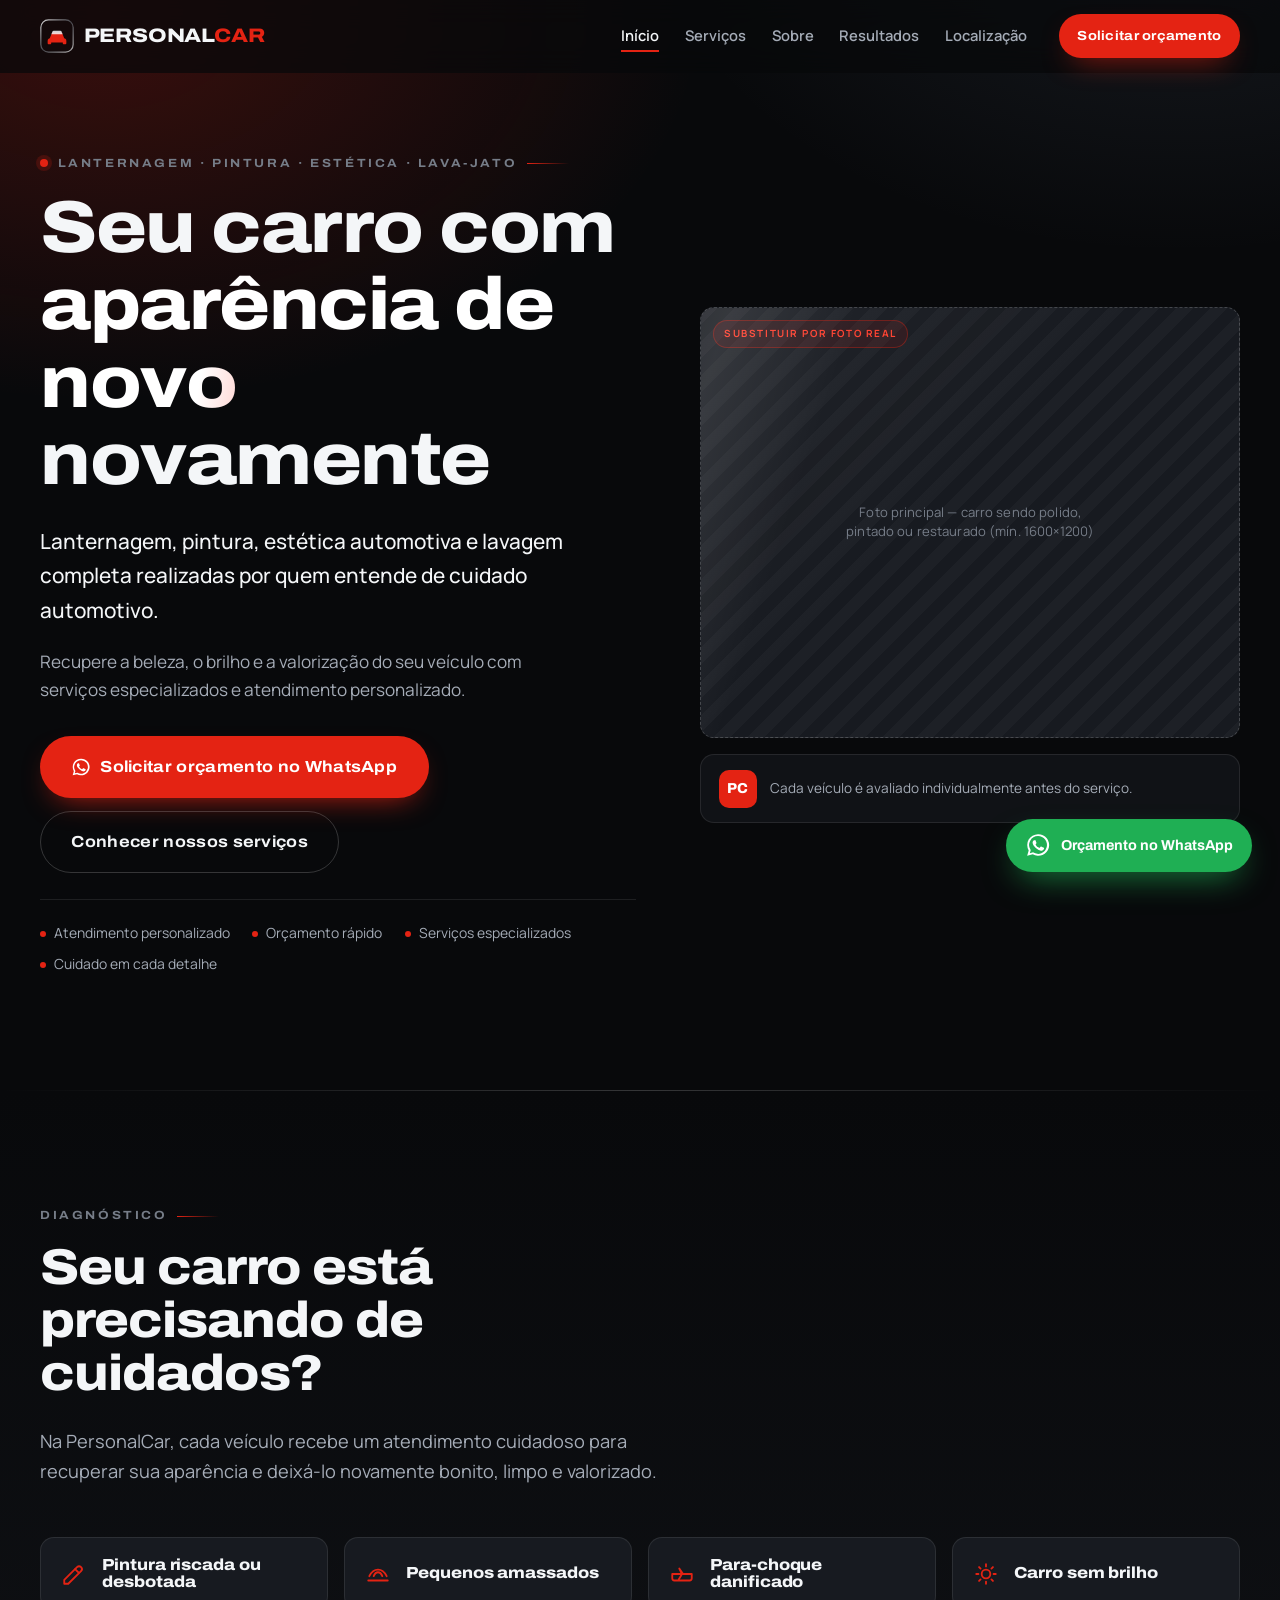
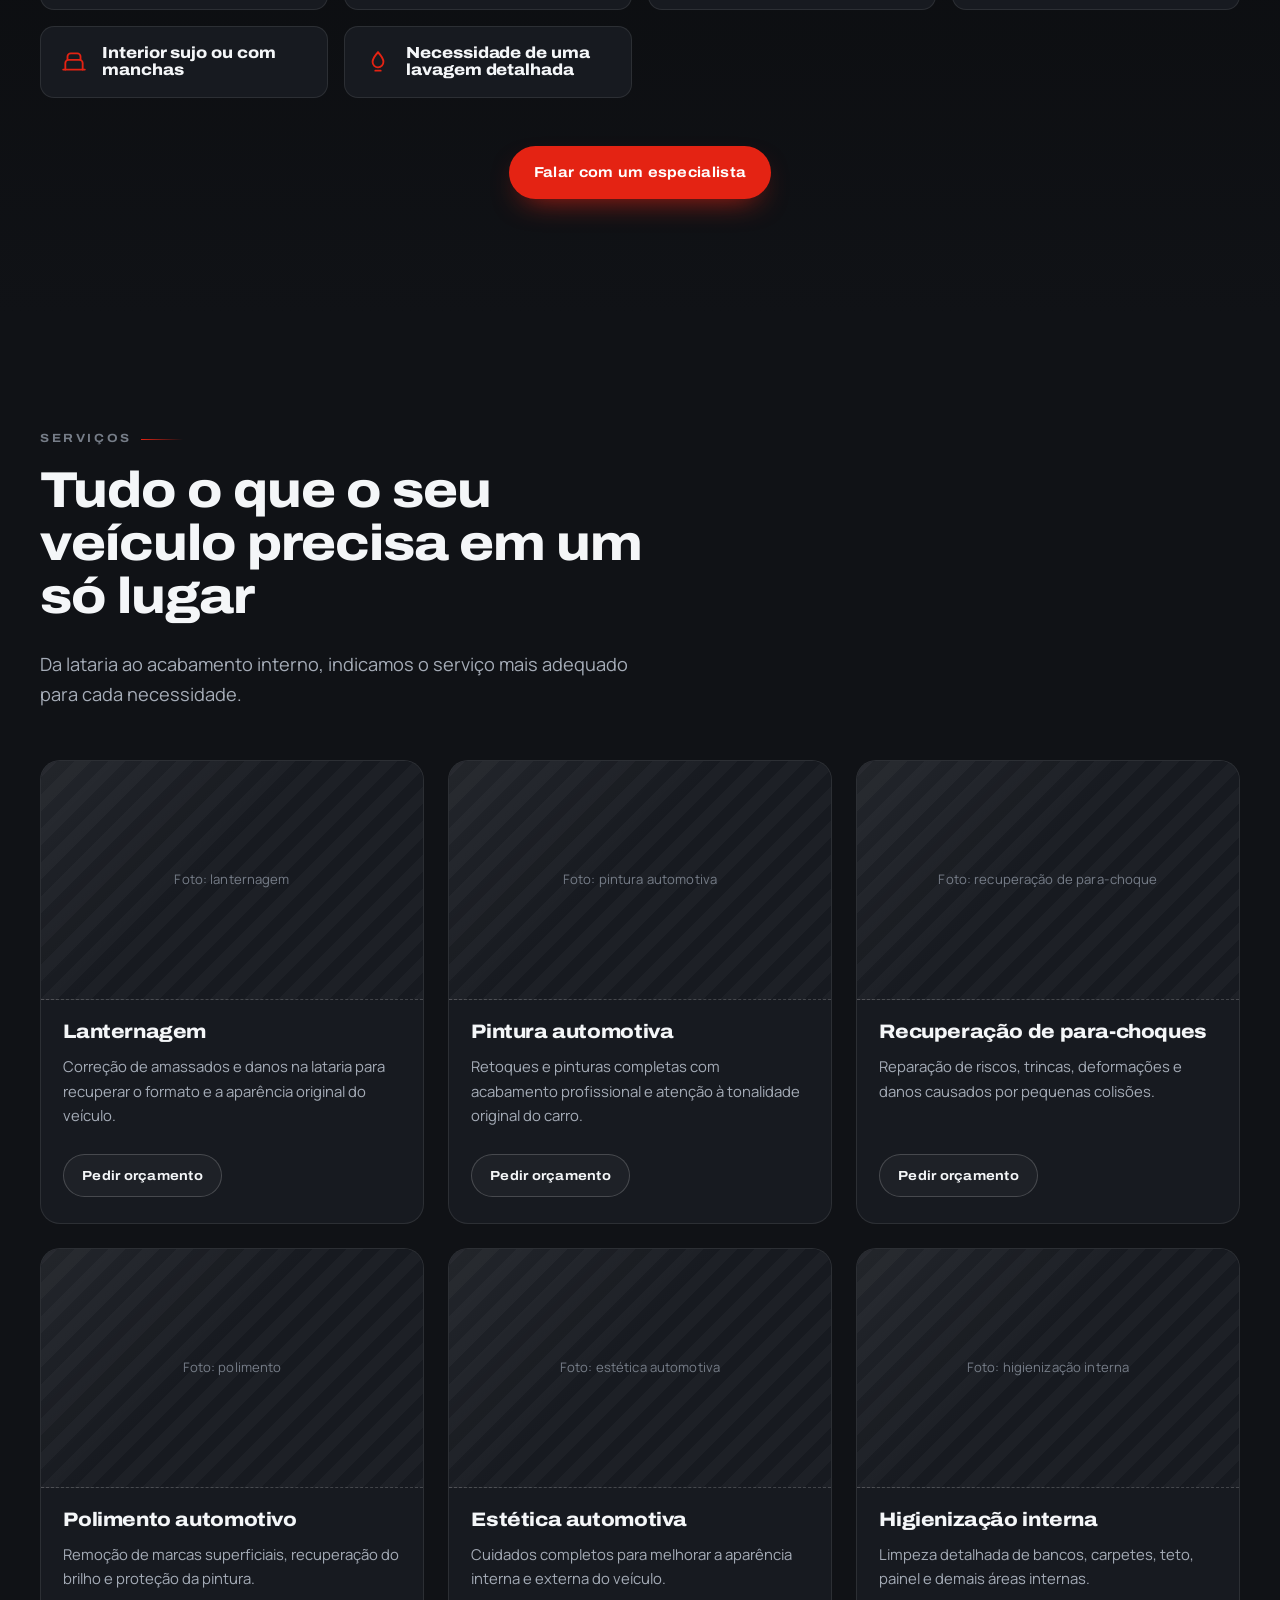
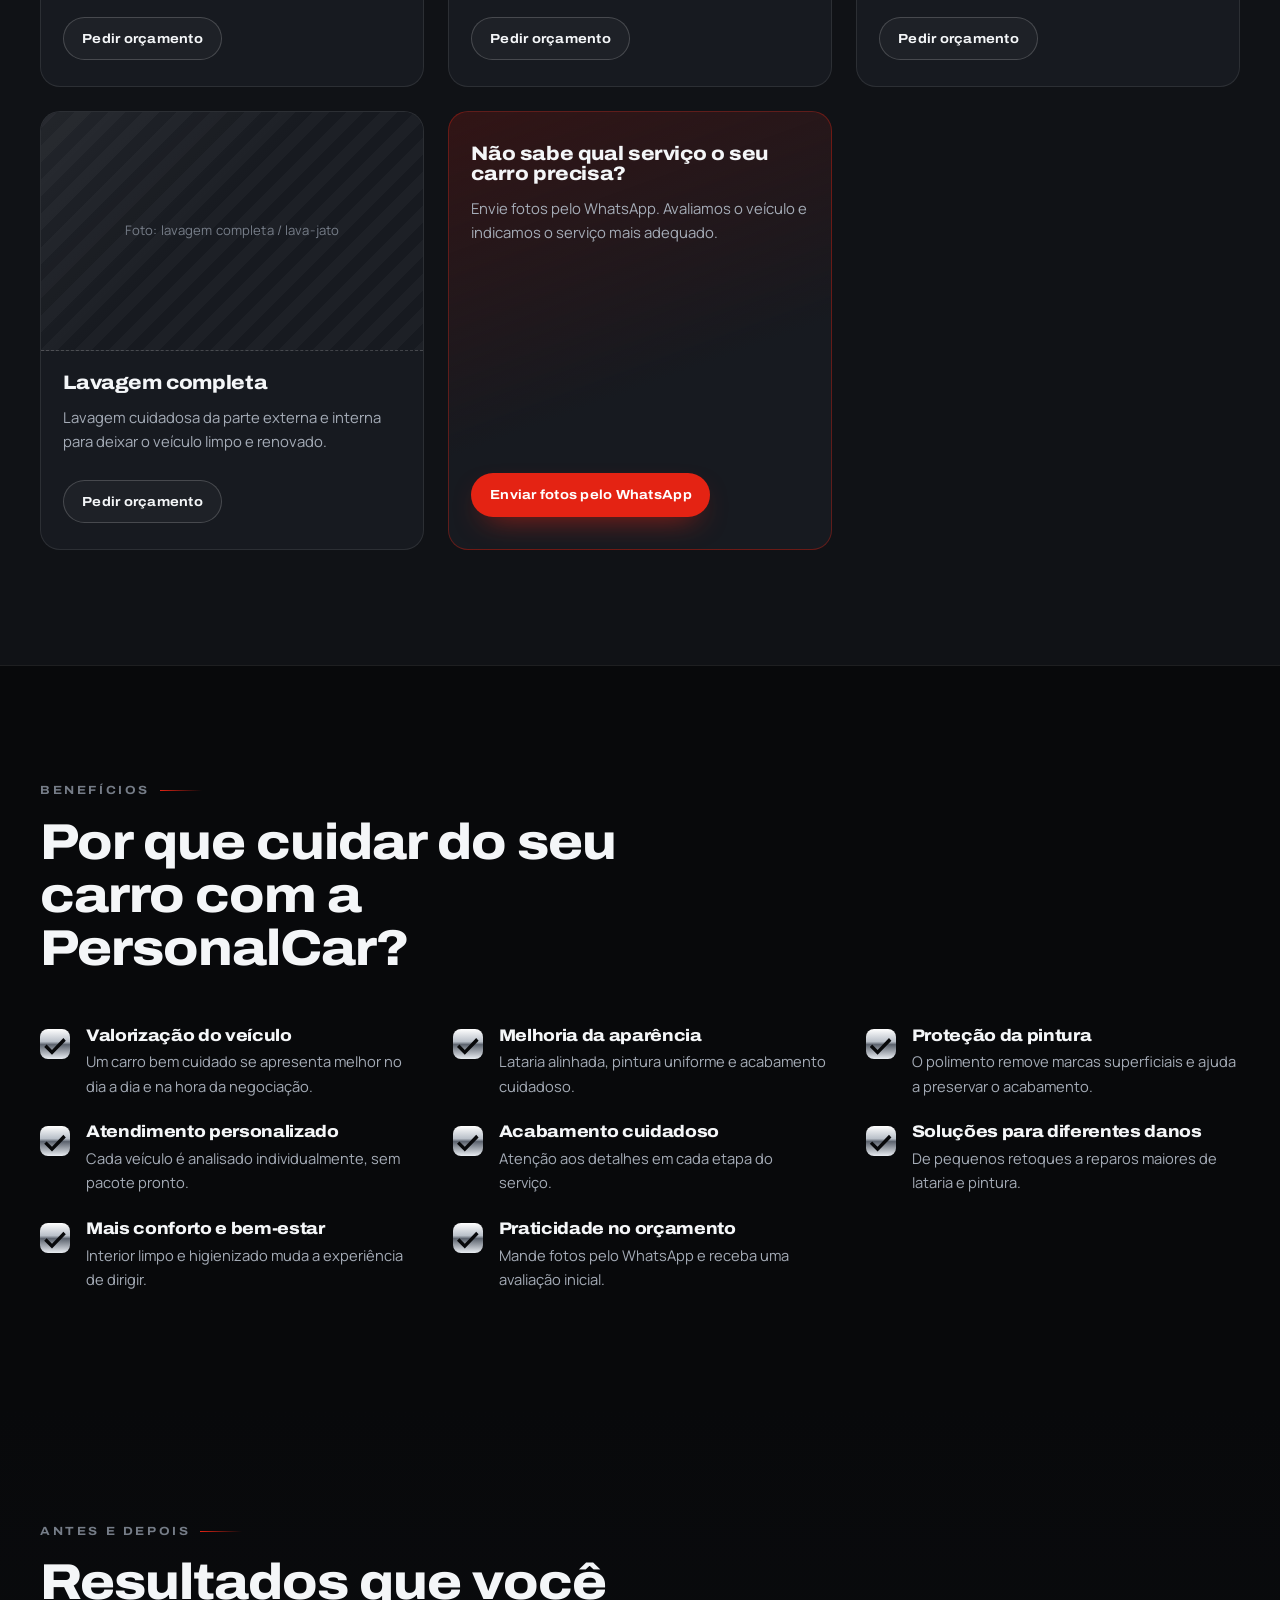
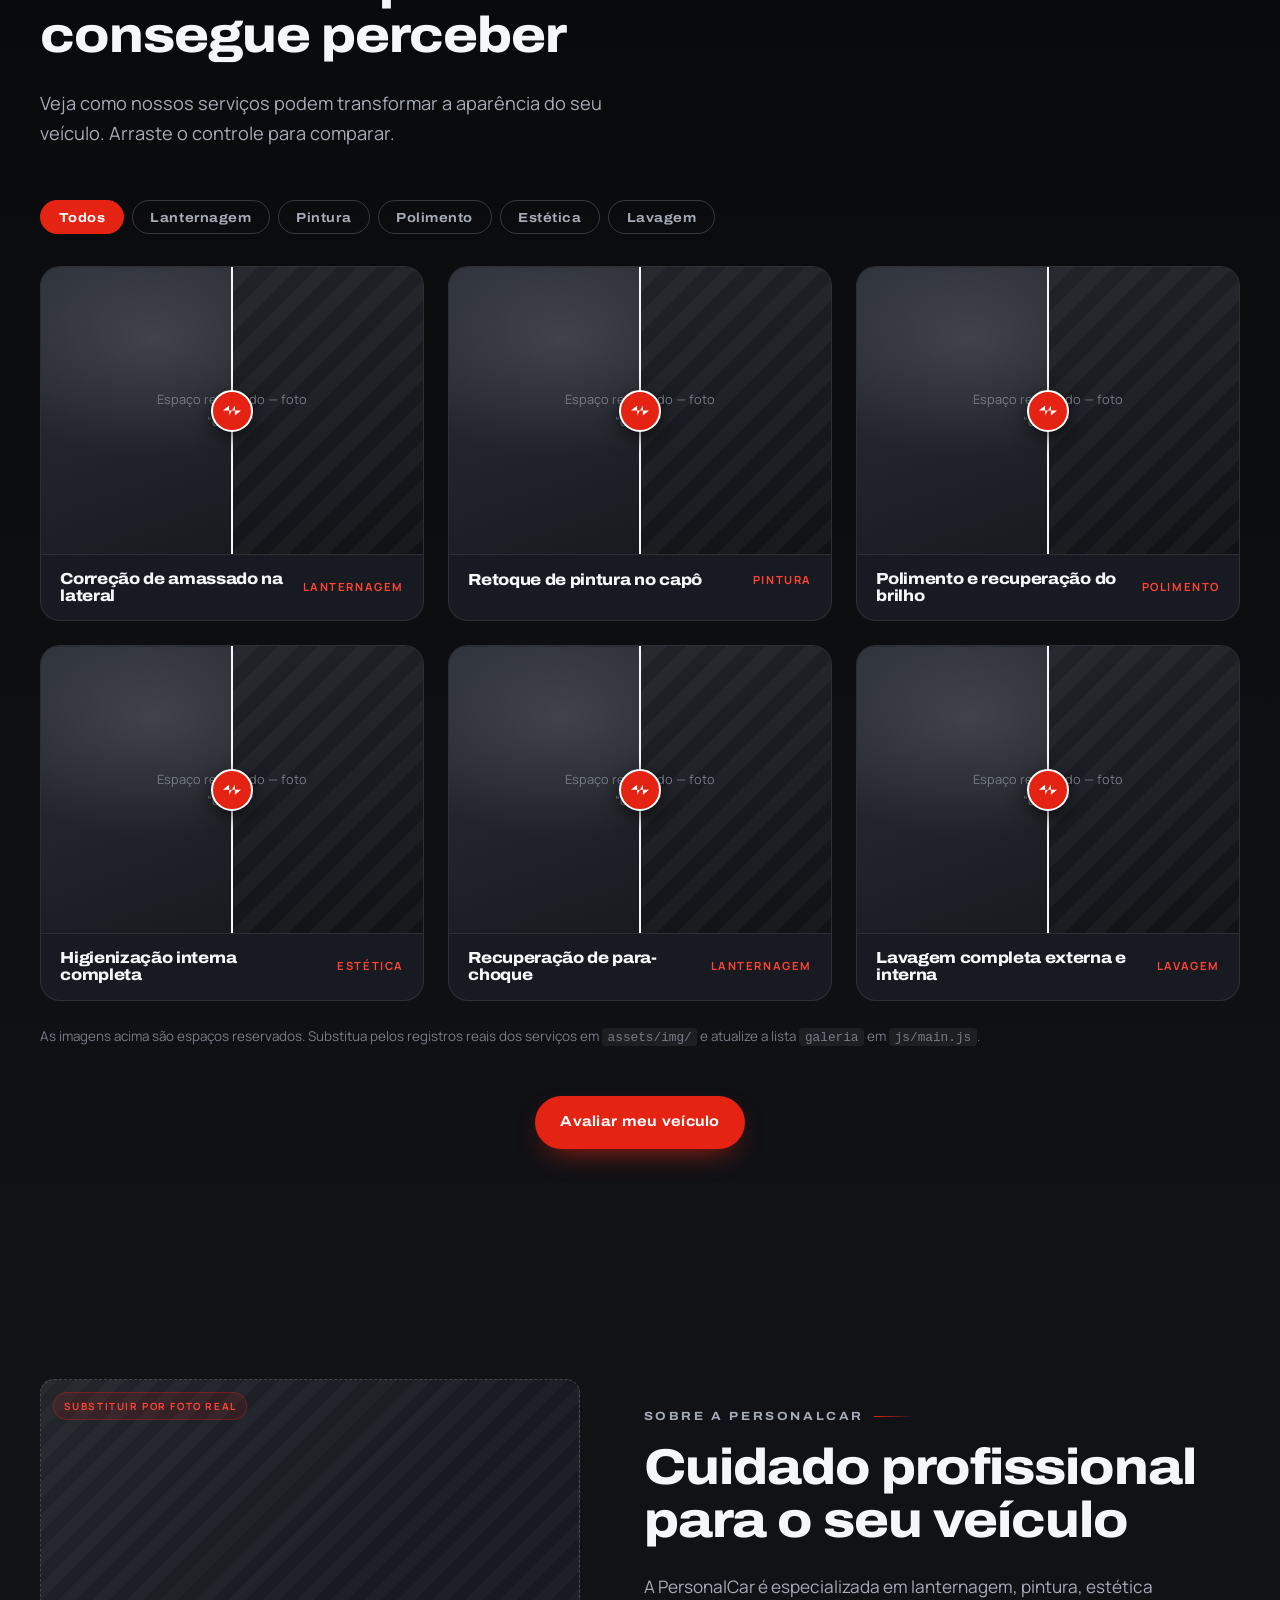
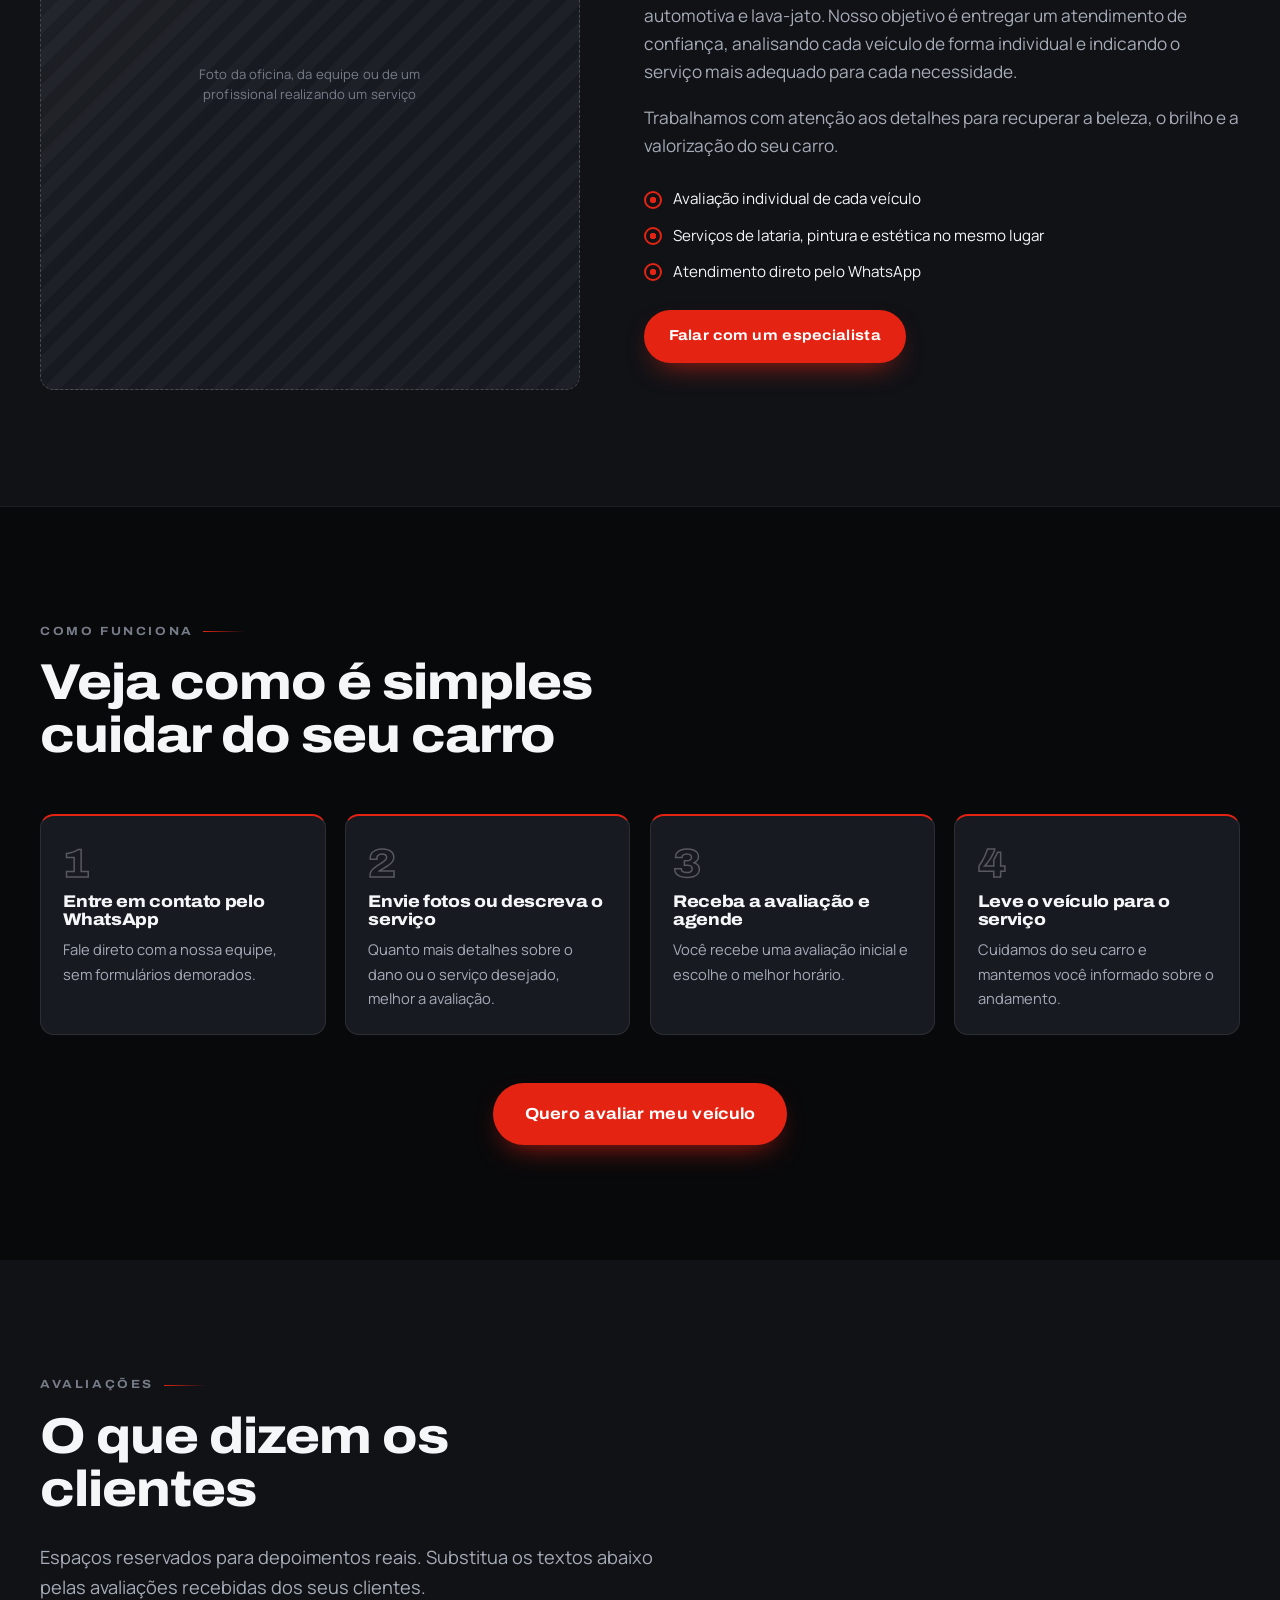
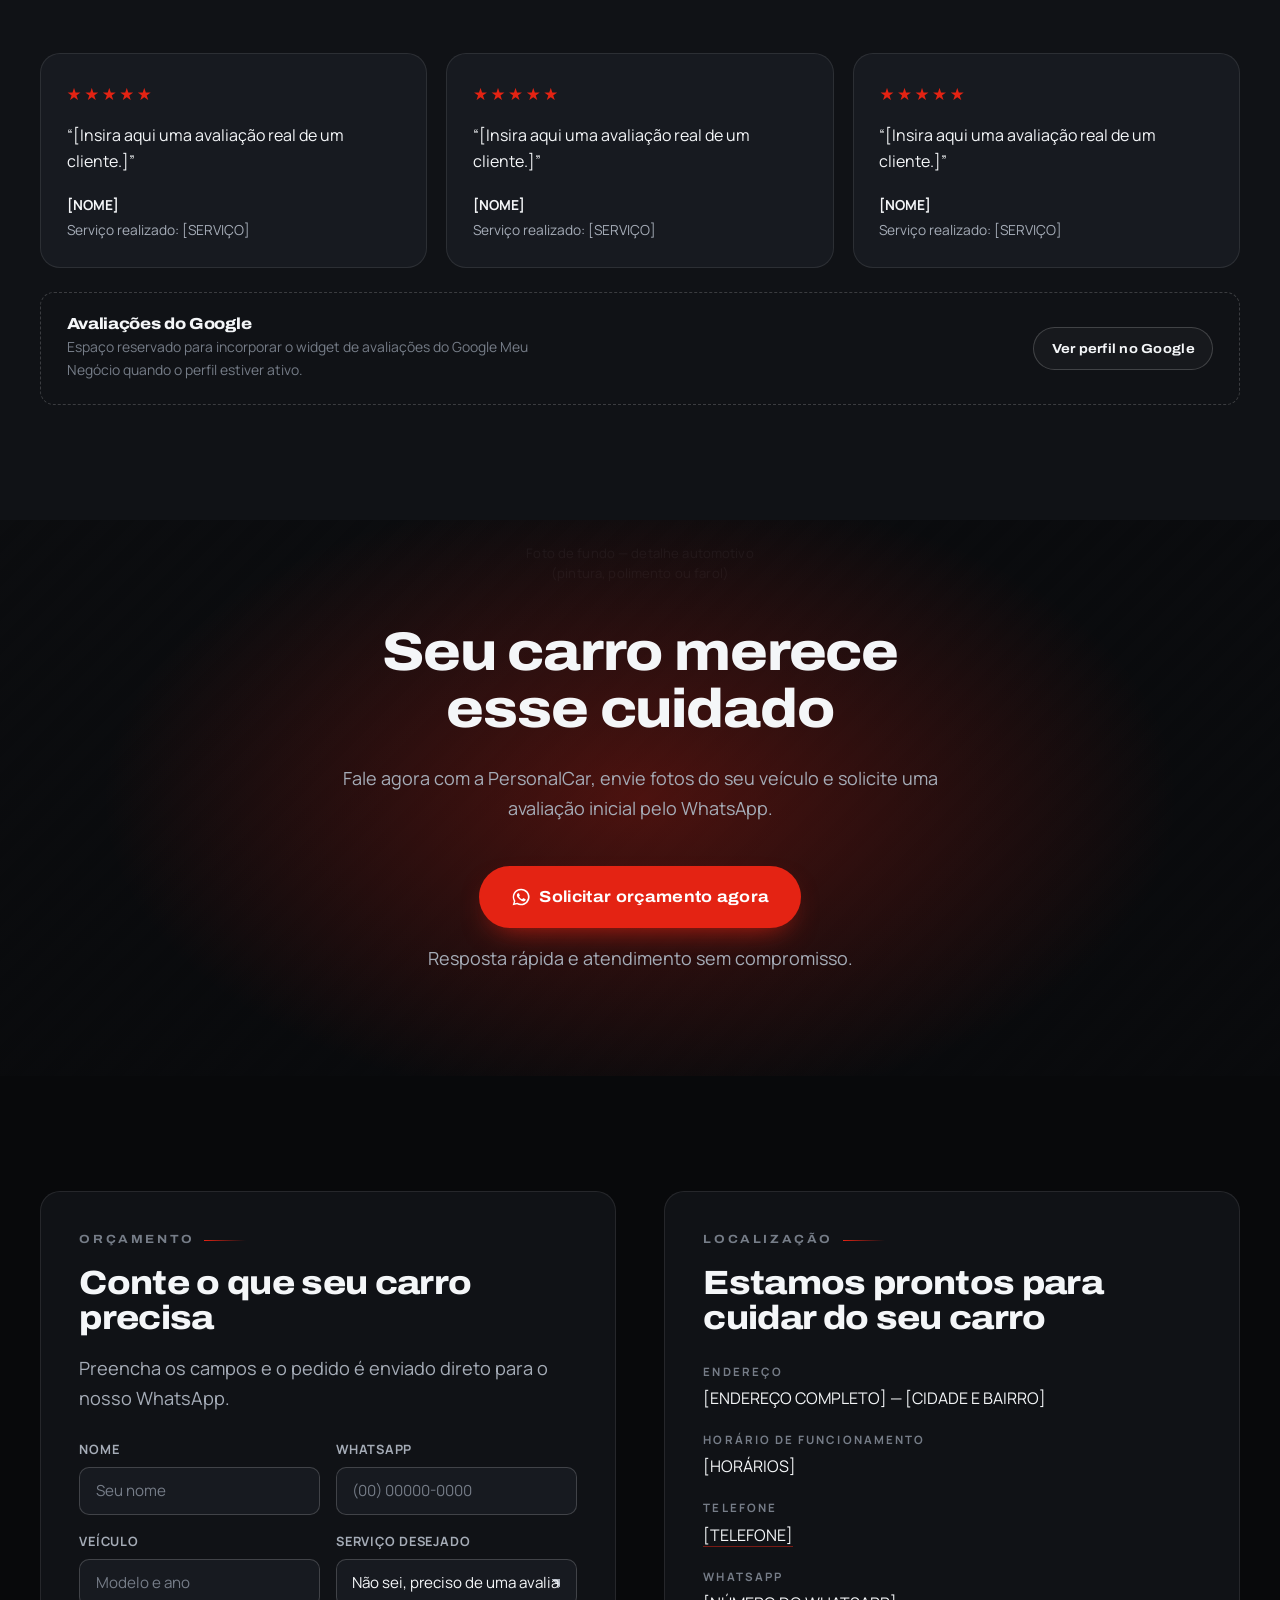
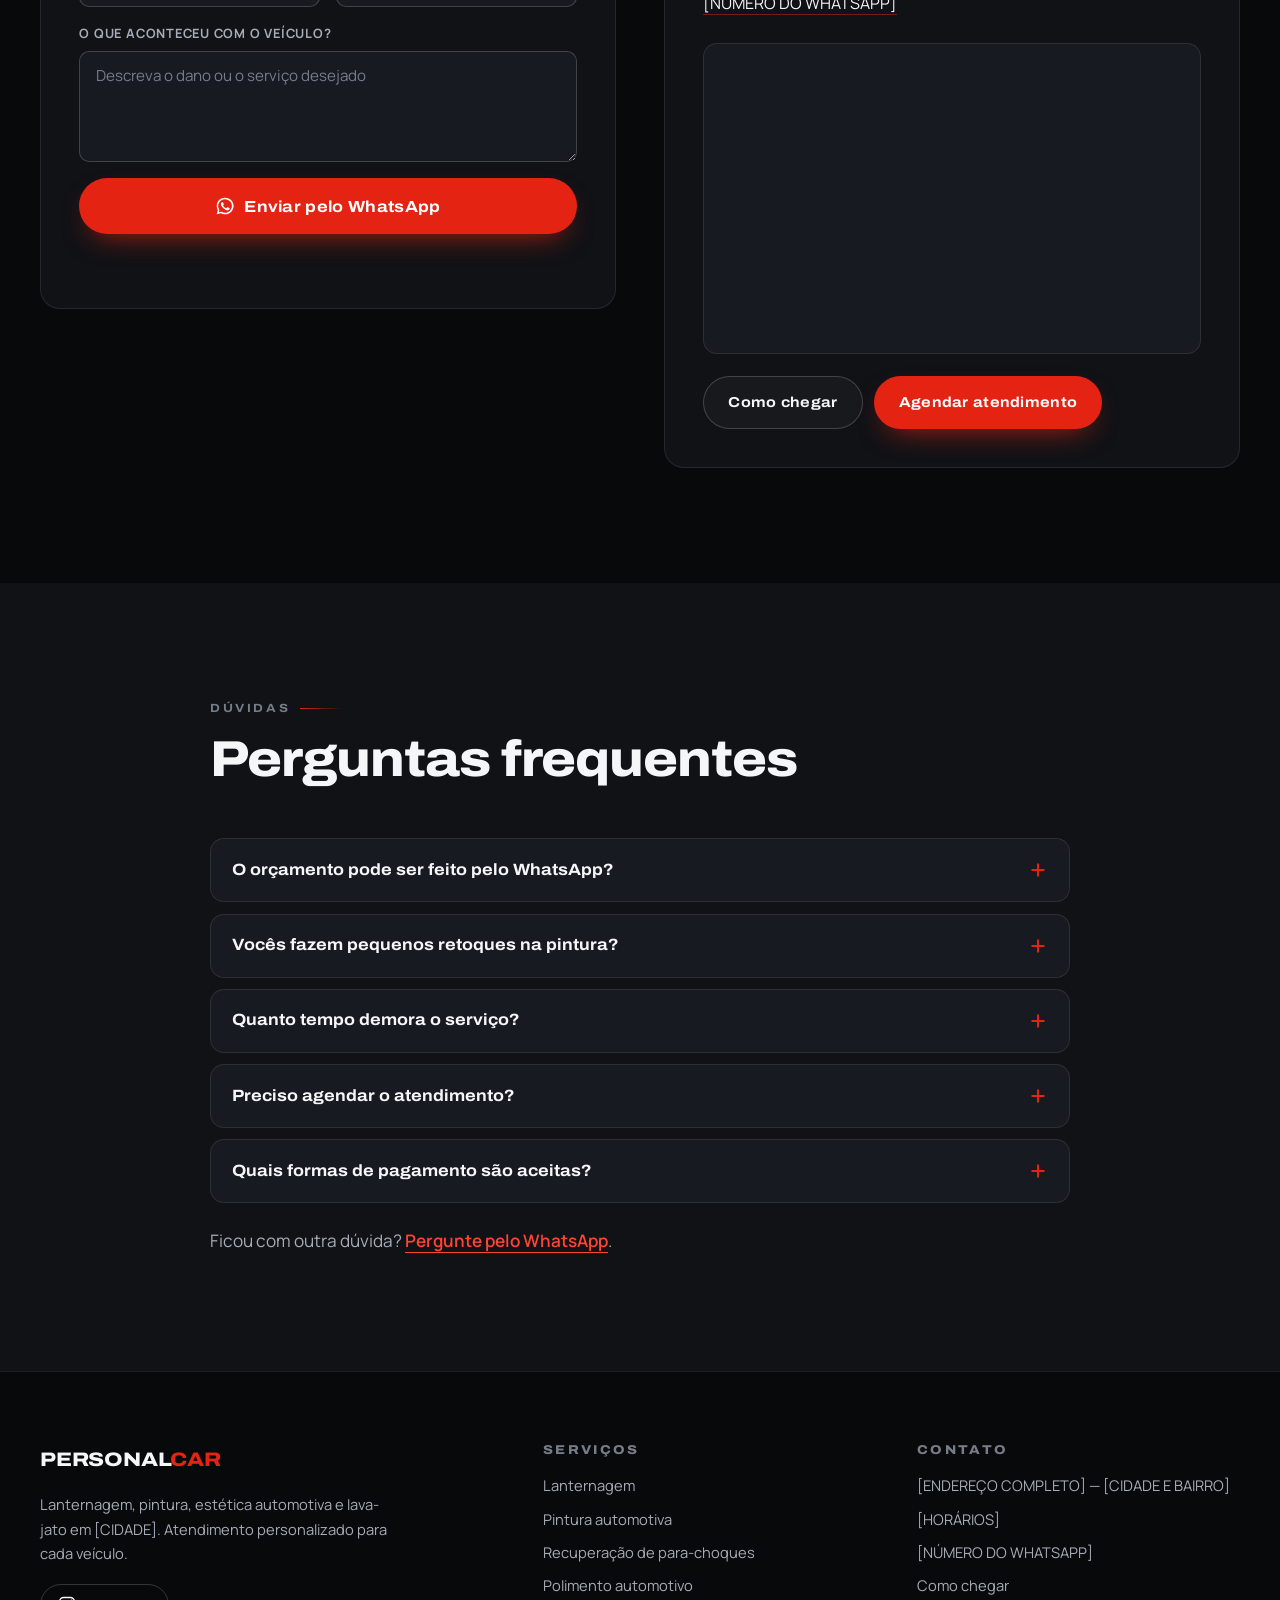
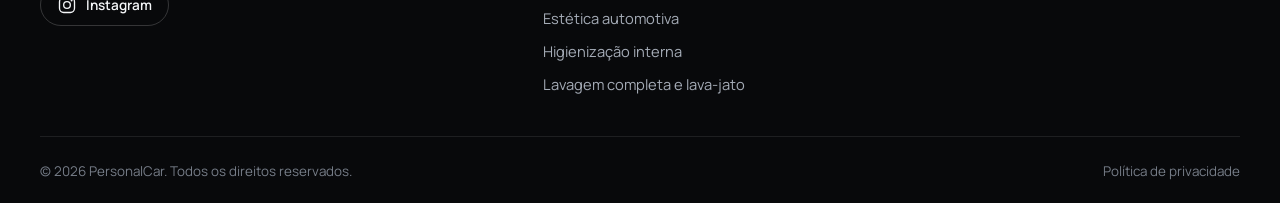
==== index.html @ a386dfc6 "Site Carro" ====
<!DOCTYPE html>
<html lang="pt-BR">
<head>
<meta charset="UTF-8">
<meta name="viewport" content="width=device-width, initial-scale=1">
<title>PersonalCar | Lanternagem, Pintura, Estética Automotiva e Lava-Jato em [CIDADE]</title>
<meta name="description" content="Lanternagem, pintura, polimento, estética automotiva e lava-jato em [CIDADE]. Solicite seu orçamento pelo WhatsApp e recupere a aparência do seu veículo.">
<meta name="keywords" content="lanternagem em [CIDADE], pintura automotiva em [CIDADE], estética automotiva em [CIDADE], lava-jato em [CIDADE], polimento automotivo em [CIDADE], oficina de lanternagem e pintura em [CIDADE]">
<meta name="author" content="PersonalCar">
<meta name="robots" content="index, follow">
<link rel="canonical" href="https://www.personalcar.com.br/">

<!-- Open Graph -->
<meta property="og:type" content="website">
<meta property="og:locale" content="pt_BR">
<meta property="og:site_name" content="PersonalCar">
<meta property="og:title" content="PersonalCar | Lanternagem, Pintura e Estética Automotiva em [CIDADE]">
<meta property="og:description" content="Recupere a beleza, o brilho e a valorização do seu veículo. Orçamento rápido pelo WhatsApp.">
<meta property="og:url" content="https://www.personalcar.com.br/">
<meta property="og:image" content="assets/img/og-personalcar.jpg">
<meta name="twitter:card" content="summary_large_image">

<meta name="theme-color" content="#08090B">
<link rel="icon" href="data:image/svg+xml,<svg xmlns='http://www.w3.org/2000/svg' viewBox='0 0 32 32'><rect width='32' height='32' rx='7' fill='%23E42313'/><text x='16' y='23' font-family='Arial,sans-serif' font-size='19' font-weight='bold' fill='%23fff' text-anchor='middle'>P</text></svg>">

<link rel="preconnect" href="https://fonts.googleapis.com">
<link rel="preconnect" href="https://fonts.gstatic.com" crossorigin>
<link href="https://fonts.googleapis.com/css2?family=Archivo:wdth,wght@100..125,400..800&family=Manrope:wght@400;500;600;700&display=swap" rel="stylesheet">
<link rel="stylesheet" href="css/styles.css">
<script>document.documentElement.classList.add("js");</script>

<script type="application/ld+json">
{
  "@context": "https://schema.org",
  "@type": "AutoBodyShop",
  "name": "PersonalCar",
  "description": "Oficina especializada em lanternagem, pintura, estética automotiva e lava-jato em [CIDADE].",
  "url": "https://www.personalcar.com.br/",
  "telephone": "[NÚMERO DO WHATSAPP]",
  "image": "assets/img/og-personalcar.jpg",
  "address": {
    "@type": "PostalAddress",
    "streetAddress": "[ENDEREÇO COMPLETO]",
    "addressLocality": "[CIDADE]",
    "addressRegion": "[UF]",
    "postalCode": "[CEP]",
    "addressCountry": "BR"
  },
  "openingHours": ["[HORÁRIOS]"],
  "sameAs": ["[LINK DO INSTAGRAM]"],
  "areaServed": "[CIDADE]",
  "makesOffer": [
    { "@type": "Offer", "itemOffered": { "@type": "Service", "name": "Lanternagem automotiva" } },
    { "@type": "Offer", "itemOffered": { "@type": "Service", "name": "Pintura automotiva" } },
    { "@type": "Offer", "itemOffered": { "@type": "Service", "name": "Recuperação de para-choques" } },
    { "@type": "Offer", "itemOffered": { "@type": "Service", "name": "Polimento automotivo" } },
    { "@type": "Offer", "itemOffered": { "@type": "Service", "name": "Estética automotiva" } },
    { "@type": "Offer", "itemOffered": { "@type": "Service", "name": "Higienização interna" } },
    { "@type": "Offer", "itemOffered": { "@type": "Service", "name": "Lavagem completa e lava-jato" } }
  ]
}
</script>
</head>
<body>
<a class="skip-link" href="#inicio">Ir para o conteúdo</a>

<!-- ============ CABEÇALHO ============ -->
<header class="site-header" id="topo">
  <div class="wrap header-inner">
    <a class="logo" href="#inicio" aria-label="PersonalCar — início">
      <span class="logo-mark" aria-hidden="true">
        <svg viewBox="0 0 40 40" width="34" height="34" role="img" aria-hidden="true">
          <rect x="1" y="1" width="38" height="38" rx="9" fill="none" stroke="url(#chrome)" stroke-width="1.4"/>
          <path d="M9 25.5c0-1 .4-1.7 1.2-2.2l1.3-.8 1.9-4.6c.5-1.2 1.6-2 2.9-2h7.4c1.3 0 2.4.8 2.9 2l1.9 4.6 1.3.8c.8.5 1.2 1.2 1.2 2.2v3.1a1 1 0 0 1-1 1h-2.2a1 1 0 0 1-1-1v-1H13.2v1a1 1 0 0 1-1 1H10a1 1 0 0 1-1-1z" fill="#E42313"/>
          <path d="M13.4 17.9h13.2l-1.4-3.4a1.3 1.3 0 0 0-1.2-.8h-8a1.3 1.3 0 0 0-1.2.8z" fill="#F4F6F8" opacity=".85"/>
          <defs><linearGradient id="chrome" x1="0" y1="0" x2="1" y2="1">
            <stop offset="0" stop-color="#ffffff" stop-opacity=".85"/>
            <stop offset=".5" stop-color="#7c848f" stop-opacity=".5"/>
            <stop offset="1" stop-color="#ffffff" stop-opacity=".7"/>
          </linearGradient></defs>
        </svg>
      </span>
      <span class="logo-text">Personal<span class="logo-accent">Car</span></span>
    </a>

    <nav class="nav" id="nav-principal" aria-label="Navegação principal">
      <ul class="nav-list">
        <li><a href="#inicio">Início</a></li>
        <li><a href="#servicos">Serviços</a></li>
        <li><a href="#sobre">Sobre</a></li>
        <li><a href="#resultados">Resultados</a></li>
        <li><a href="#localizacao">Localização</a></li>
      </ul>
      <a class="btn btn-primary btn-sm nav-cta" href="#" data-wa="Olá! Encontrei a PersonalCar pelo site e gostaria de solicitar um orçamento para o meu veículo.">Solicitar orçamento</a>
    </nav>

    <button class="nav-toggle" type="button" aria-expanded="false" aria-controls="nav-principal" aria-label="Abrir menu">
      <span></span><span></span><span></span>
    </button>
  </div>
</header>

<main>
<!-- ============ 1. HERO ============ -->
<section class="hero" id="inicio">
  <div class="hero-glow" aria-hidden="true"></div>
  <div class="wrap hero-grid">
    <div class="hero-copy">
      <p class="eyebrow"><span class="eyebrow-dot" aria-hidden="true"></span>Lanternagem · Pintura · Estética · Lava-jato</p>
      <h1 class="hero-title">Seu carro com <span class="gloss">aparência de novo</span> novamente</h1>
      <p class="hero-sub">Lanternagem, pintura, estética automotiva e lavagem completa realizadas por quem entende de cuidado automotivo.</p>
      <p class="hero-text">Recupere a beleza, o brilho e a valorização do seu veículo com serviços especializados e atendimento personalizado.</p>

      <div class="hero-actions">
        <a class="btn btn-primary btn-lg" href="#" data-wa="Olá! Encontrei a PersonalCar pelo site e gostaria de solicitar um orçamento para o meu veículo.">
          <svg class="ico-wa" viewBox="0 0 24 24" aria-hidden="true"><path d="M12 2a10 10 0 0 0-8.6 15L2 22l5.2-1.4A10 10 0 1 0 12 2m0 1.8a8.2 8.2 0 1 1-4.2 15.2l-.3-.2-3 .8.8-2.9-.2-.3A8.2 8.2 0 0 1 12 3.8m4.7 10.4c-.3-.1-1.5-.7-1.7-.8s-.4-.1-.6.1-.7.8-.8 1-.3.2-.5.1a6.7 6.7 0 0 1-3.3-2.9c-.2-.4.2-.4.6-1.2l.1-.4v-.3l-.8-1.9c-.2-.5-.4-.4-.6-.4h-.5a1 1 0 0 0-.7.3 3 3 0 0 0-.9 2.2 5.2 5.2 0 0 0 1.1 2.7 11.8 11.8 0 0 0 4.5 3.9c1.7.7 2.3.8 3.1.6a2.6 2.6 0 0 0 1.7-1.2 2.1 2.1 0 0 0 .2-1.2c-.1-.2-.3-.3-.5-.4z"/></svg>
          Solicitar orçamento no WhatsApp
        </a>
        <a class="btn btn-ghost btn-lg" href="#servicos">Conhecer nossos serviços</a>
      </div>

      <ul class="trust-row">
        <li>Atendimento personalizado</li>
        <li>Orçamento rápido</li>
        <li>Serviços especializados</li>
        <li>Cuidado em cada detalhe</li>
      </ul>
    </div>

    <figure class="hero-media">
      <div class="ph ph-hero" data-ph="Foto principal — carro sendo polido, pintado ou restaurado (mín. 1600×1200)">
        <span class="ph-label">Substituir por foto real</span>
      </div>
      <figcaption class="hero-badge">
        <span class="hero-badge-code">PC</span>
        <span>Cada veículo é avaliado individualmente antes do serviço.</span>
      </figcaption>
    </figure>
  </div>
</section>

<!-- ============ 2. PROBLEMAS ============ -->
<section class="section section-problemas" id="problemas">
  <div class="wrap">
    <header class="section-head">
      <p class="eyebrow">Diagnóstico</p>
      <h2 class="section-title">Seu carro está precisando de cuidados?</h2>
      <p class="section-lead">Na PersonalCar, cada veículo recebe um atendimento cuidadoso para recuperar sua aparência e deixá-lo novamente bonito, limpo e valorizado.</p>
    </header>

    <ul class="problem-grid reveal-group">
      <li class="problem-card reveal">
        <svg class="ico" viewBox="0 0 24 24" aria-hidden="true"><path d="M3 17.5 14.8 5.7a2.6 2.6 0 0 1 3.7 3.7L6.7 21H3z"/><path d="M13 7.5 16.5 11"/></svg>
        <h3>Pintura riscada ou desbotada</h3>
      </li>
      <li class="problem-card reveal">
        <svg class="ico" viewBox="0 0 24 24" aria-hidden="true"><path d="M4 14c2-4 4.5-6 8-6s6 2 8 6"/><path d="M8 14c1-2.5 2.2-3.6 4-3.6S15 11.5 16 14"/><path d="M3 18h18"/></svg>
        <h3>Pequenos amassados</h3>
      </li>
      <li class="problem-card reveal">
        <svg class="ico" viewBox="0 0 24 24" aria-hidden="true"><path d="M3 12h18v4a2 2 0 0 1-2 2H5a2 2 0 0 1-2-2z"/><path d="M13 12 9.5 7 12 12l-3 5"/></svg>
        <h3>Para-choque danificado</h3>
      </li>
      <li class="problem-card reveal">
        <svg class="ico" viewBox="0 0 24 24" aria-hidden="true"><circle cx="12" cy="12" r="4"/><path d="M12 3v2M12 19v2M3 12h2M19 12h2M5.6 5.6l1.4 1.4M17 17l1.4 1.4M18.4 5.6 17 7M7 17l-1.4 1.4"/></svg>
        <h3>Carro sem brilho</h3>
      </li>
      <li class="problem-card reveal">
        <svg class="ico" viewBox="0 0 24 24" aria-hidden="true"><path d="M4 19v-6a3 3 0 0 1 3-3h10a3 3 0 0 1 3 3v6"/><path d="M6 10V7a3 3 0 0 1 3-3h6a3 3 0 0 1 3 3v3"/><path d="M2 19h20"/></svg>
        <h3>Interior sujo ou com manchas</h3>
      </li>
      <li class="problem-card reveal">
        <svg class="ico" viewBox="0 0 24 24" aria-hidden="true"><path d="M12 3s5 5.4 5 8.8A5 5 0 0 1 7 12C7 8.4 12 3 12 3"/><path d="M9.5 20h5"/></svg>
        <h3>Necessidade de uma lavagem detalhada</h3>
      </li>
    </ul>

    <div class="problem-cta">
      <a class="btn btn-primary" href="#" data-wa="Olá! Meu carro precisa de reparos e gostaria de falar com um especialista da PersonalCar.">Falar com um especialista</a>
    </div>
  </div>
</section>

<!-- ============ 3. SERVIÇOS ============ -->
<section class="section section-servicos" id="servicos">
  <div class="wrap">
    <header class="section-head">
      <p class="eyebrow">Serviços</p>
      <h2 class="section-title">Tudo o que o seu veículo precisa em um só lugar</h2>
      <p class="section-lead">Da lataria ao acabamento interno, indicamos o serviço mais adequado para cada necessidade.</p>
    </header>

    <div class="service-grid reveal-group">
      <article class="service-card reveal">
        <div class="ph ph-service" data-ph="Foto: lanternagem"></div>
        <div class="service-body">
          <h3>Lanternagem</h3>
          <p>Correção de amassados e danos na lataria para recuperar o formato e a aparência original do veículo.</p>
          <a class="btn btn-outline btn-sm" href="#" data-wa="Olá! Gostaria de pedir um orçamento de lanternagem para o meu veículo.">Pedir orçamento</a>
        </div>
      </article>

      <article class="service-card reveal">
        <div class="ph ph-service" data-ph="Foto: pintura automotiva"></div>
        <div class="service-body">
          <h3>Pintura automotiva</h3>
          <p>Retoques e pinturas completas com acabamento profissional e atenção à tonalidade original do carro.</p>
          <a class="btn btn-outline btn-sm" href="#" data-wa="Olá! Gostaria de pedir um orçamento de pintura automotiva para o meu veículo.">Pedir orçamento</a>
        </div>
      </article>

      <article class="service-card reveal">
        <div class="ph ph-service" data-ph="Foto: recuperação de para-choque"></div>
        <div class="service-body">
          <h3>Recuperação de para-choques</h3>
          <p>Reparação de riscos, trincas, deformações e danos causados por pequenas colisões.</p>
          <a class="btn btn-outline btn-sm" href="#" data-wa="Olá! Gostaria de pedir um orçamento para recuperação de para-choque.">Pedir orçamento</a>
        </div>
      </article>

      <article class="service-card reveal">
        <div class="ph ph-service" data-ph="Foto: polimento"></div>
        <div class="service-body">
          <h3>Polimento automotivo</h3>
          <p>Remoção de marcas superficiais, recuperação do brilho e proteção da pintura.</p>
          <a class="btn btn-outline btn-sm" href="#" data-wa="Olá! Gostaria de pedir um orçamento de polimento automotivo.">Pedir orçamento</a>
        </div>
      </article>

      <article class="service-card reveal">
        <div class="ph ph-service" data-ph="Foto: estética automotiva"></div>
        <div class="service-body">
          <h3>Estética automotiva</h3>
          <p>Cuidados completos para melhorar a aparência interna e externa do veículo.</p>
          <a class="btn btn-outline btn-sm" href="#" data-wa="Olá! Gostaria de pedir um orçamento de estética automotiva.">Pedir orçamento</a>
        </div>
      </article>

      <article class="service-card reveal">
        <div class="ph ph-service" data-ph="Foto: higienização interna"></div>
        <div class="service-body">
          <h3>Higienização interna</h3>
          <p>Limpeza detalhada de bancos, carpetes, teto, painel e demais áreas internas.</p>
          <a class="btn btn-outline btn-sm" href="#" data-wa="Olá! Gostaria de pedir um orçamento de higienização interna.">Pedir orçamento</a>
        </div>
      </article>

      <article class="service-card reveal">
        <div class="ph ph-service" data-ph="Foto: lavagem completa / lava-jato"></div>
        <div class="service-body">
          <h3>Lavagem completa</h3>
          <p>Lavagem cuidadosa da parte externa e interna para deixar o veículo limpo e renovado.</p>
          <a class="btn btn-outline btn-sm" href="#" data-wa="Olá! Gostaria de pedir um orçamento de lavagem completa.">Pedir orçamento</a>
        </div>
      </article>

      <article class="service-card service-card-cta reveal">
        <div class="service-body">
          <h3>Não sabe qual serviço o seu carro precisa?</h3>
          <p>Envie fotos pelo WhatsApp. Avaliamos o veículo e indicamos o serviço mais adequado.</p>
          <a class="btn btn-primary btn-sm" href="#" data-wa="Olá! Vou enviar fotos do meu veículo para a PersonalCar avaliar qual serviço é necessário.">Enviar fotos pelo WhatsApp</a>
        </div>
      </article>
    </div>
  </div>
</section>

<!-- ============ 4. BENEFÍCIOS ============ -->
<section class="section section-beneficios" id="beneficios">
  <div class="wrap">
    <header class="section-head">
      <p class="eyebrow">Benefícios</p>
      <h2 class="section-title">Por que cuidar do seu carro com a PersonalCar?</h2>
    </header>

    <ul class="benefit-list reveal-group">
      <li class="reveal"><span class="benefit-key" aria-hidden="true"></span><div><h3>Valorização do veículo</h3><p>Um carro bem cuidado se apresenta melhor no dia a dia e na hora da negociação.</p></div></li>
      <li class="reveal"><span class="benefit-key" aria-hidden="true"></span><div><h3>Melhoria da aparência</h3><p>Lataria alinhada, pintura uniforme e acabamento cuidadoso.</p></div></li>
      <li class="reveal"><span class="benefit-key" aria-hidden="true"></span><div><h3>Proteção da pintura</h3><p>O polimento remove marcas superficiais e ajuda a preservar o acabamento.</p></div></li>
      <li class="reveal"><span class="benefit-key" aria-hidden="true"></span><div><h3>Atendimento personalizado</h3><p>Cada veículo é analisado individualmente, sem pacote pronto.</p></div></li>
      <li class="reveal"><span class="benefit-key" aria-hidden="true"></span><div><h3>Acabamento cuidadoso</h3><p>Atenção aos detalhes em cada etapa do serviço.</p></div></li>
      <li class="reveal"><span class="benefit-key" aria-hidden="true"></span><div><h3>Soluções para diferentes danos</h3><p>De pequenos retoques a reparos maiores de lataria e pintura.</p></div></li>
      <li class="reveal"><span class="benefit-key" aria-hidden="true"></span><div><h3>Mais conforto e bem-estar</h3><p>Interior limpo e higienizado muda a experiência de dirigir.</p></div></li>
      <li class="reveal"><span class="benefit-key" aria-hidden="true"></span><div><h3>Praticidade no orçamento</h3><p>Mande fotos pelo WhatsApp e receba uma avaliação inicial.</p></div></li>
    </ul>
  </div>
</section>

<!-- ============ 5. RESULTADOS / ANTES E DEPOIS ============ -->
<section class="section section-resultados" id="resultados">
  <div class="wrap">
    <header class="section-head">
      <p class="eyebrow">Antes e depois</p>
      <h2 class="section-title">Resultados que você consegue perceber</h2>
      <p class="section-lead">Veja como nossos serviços podem transformar a aparência do seu veículo. Arraste o controle para comparar.</p>
    </header>

    <div class="filters" role="group" aria-label="Filtrar trabalhos por serviço">
      <button class="filter is-active" type="button" data-filter="todos" aria-pressed="true">Todos</button>
      <button class="filter" type="button" data-filter="lanternagem" aria-pressed="false">Lanternagem</button>
      <button class="filter" type="button" data-filter="pintura" aria-pressed="false">Pintura</button>
      <button class="filter" type="button" data-filter="polimento" aria-pressed="false">Polimento</button>
      <button class="filter" type="button" data-filter="estetica" aria-pressed="false">Estética</button>
      <button class="filter" type="button" data-filter="lavagem" aria-pressed="false">Lavagem</button>
    </div>

    <div class="compare-grid" id="galeria-resultados">
      <!-- Os comparadores são gerados por js/main.js a partir de CONFIG.galeria -->
    </div>

    <p class="gallery-note">As imagens acima são espaços reservados. Substitua pelos registros reais dos serviços em <code>assets/img/</code> e atualize a lista <code>galeria</code> em <code>js/main.js</code>.</p>

    <div class="problem-cta">
      <a class="btn btn-primary" href="#" data-wa="Olá! Vi os resultados no site da PersonalCar e gostaria de avaliar o meu veículo.">Avaliar meu veículo</a>
    </div>
  </div>
</section>

<!-- ============ 6. SOBRE ============ -->
<section class="section section-sobre" id="sobre">
  <div class="wrap sobre-grid">
    <figure class="sobre-media reveal">
      <div class="ph ph-sobre" data-ph="Foto da oficina, da equipe ou de um profissional realizando um serviço">
        <span class="ph-label">Substituir por foto real</span>
      </div>
    </figure>
    <div class="sobre-copy reveal">
      <p class="eyebrow">Sobre a PersonalCar</p>
      <h2 class="section-title">Cuidado profissional para o seu veículo</h2>
      <p>A PersonalCar é especializada em lanternagem, pintura, estética automotiva e lava-jato. Nosso objetivo é entregar um atendimento de confiança, analisando cada veículo de forma individual e indicando o serviço mais adequado para cada necessidade.</p>
      <p>Trabalhamos com atenção aos detalhes para recuperar a beleza, o brilho e a valorização do seu carro.</p>
      <ul class="sobre-points">
        <li>Avaliação individual de cada veículo</li>
        <li>Serviços de lataria, pintura e estética no mesmo lugar</li>
        <li>Atendimento direto pelo WhatsApp</li>
      </ul>
      <a class="btn btn-primary" href="#" data-wa="Olá! Gostaria de falar com um especialista da PersonalCar sobre o meu veículo.">Falar com um especialista</a>
    </div>
  </div>
</section>

<!-- ============ 7. PROCESSO ============ -->
<section class="section section-processo" id="processo">
  <div class="wrap">
    <header class="section-head">
      <p class="eyebrow">Como funciona</p>
      <h2 class="section-title">Veja como é simples cuidar do seu carro</h2>
    </header>

    <ol class="steps reveal-group">
      <li class="step reveal">
        <span class="step-num" aria-hidden="true">1</span>
        <h3>Entre em contato pelo WhatsApp</h3>
        <p>Fale direto com a nossa equipe, sem formulários demorados.</p>
      </li>
      <li class="step reveal">
        <span class="step-num" aria-hidden="true">2</span>
        <h3>Envie fotos ou descreva o serviço</h3>
        <p>Quanto mais detalhes sobre o dano ou o serviço desejado, melhor a avaliação.</p>
      </li>
      <li class="step reveal">
        <span class="step-num" aria-hidden="true">3</span>
        <h3>Receba a avaliação e agende</h3>
        <p>Você recebe uma avaliação inicial e escolhe o melhor horário.</p>
      </li>
      <li class="step reveal">
        <span class="step-num" aria-hidden="true">4</span>
        <h3>Leve o veículo para o serviço</h3>
        <p>Cuidamos do seu carro e mantemos você informado sobre o andamento.</p>
      </li>
    </ol>

    <div class="problem-cta">
      <a class="btn btn-primary btn-lg" href="#" data-wa="Olá! Quero avaliar meu veículo com a PersonalCar. Posso enviar as fotos?">Quero avaliar meu veículo</a>
    </div>
  </div>
</section>

<!-- ============ 8. AVALIAÇÕES ============ -->
<section class="section section-avaliacoes" id="avaliacoes">
  <div class="wrap">
    <header class="section-head">
      <p class="eyebrow">Avaliações</p>
      <h2 class="section-title">O que dizem os clientes</h2>
      <p class="section-lead">Espaços reservados para depoimentos reais. Substitua os textos abaixo pelas avaliações recebidas dos seus clientes.</p>
    </header>

    <div class="review-grid reveal-group">
      <figure class="review-card reveal">
        <div class="stars" role="img" aria-label="Espaço reservado para a nota da avaliação">★★★★★</div>
        <blockquote><p>“[Insira aqui uma avaliação real de um cliente.]”</p></blockquote>
        <figcaption><strong>[NOME]</strong><span>Serviço realizado: [SERVIÇO]</span></figcaption>
      </figure>
      <figure class="review-card reveal">
        <div class="stars" role="img" aria-label="Espaço reservado para a nota da avaliação">★★★★★</div>
        <blockquote><p>“[Insira aqui uma avaliação real de um cliente.]”</p></blockquote>
        <figcaption><strong>[NOME]</strong><span>Serviço realizado: [SERVIÇO]</span></figcaption>
      </figure>
      <figure class="review-card reveal">
        <div class="stars" role="img" aria-label="Espaço reservado para a nota da avaliação">★★★★★</div>
        <blockquote><p>“[Insira aqui uma avaliação real de um cliente.]”</p></blockquote>
        <figcaption><strong>[NOME]</strong><span>Serviço realizado: [SERVIÇO]</span></figcaption>
      </figure>
    </div>

    <div class="google-slot">
      <div>
        <h3>Avaliações do Google</h3>
        <p>Espaço reservado para incorporar o widget de avaliações do Google Meu Negócio quando o perfil estiver ativo.</p>
      </div>
      <a class="btn btn-outline btn-sm" href="[LINK DO PERFIL NO GOOGLE]" target="_blank" rel="noopener">Ver perfil no Google</a>
    </div>
  </div>
</section>

<!-- ============ 9. CTA DESTAQUE ============ -->
<section class="cta-band" id="orcamento">
  <div class="ph ph-cta" data-ph="Foto de fundo — detalhe automotivo (pintura, polimento ou farol)" aria-hidden="true"></div>
  <div class="wrap cta-inner">
    <h2 class="cta-title">Seu carro merece esse cuidado</h2>
    <p>Fale agora com a PersonalCar, envie fotos do seu veículo e solicite uma avaliação inicial pelo WhatsApp.</p>
    <a class="btn btn-primary btn-lg" href="#" data-wa="Olá! Encontrei a PersonalCar pelo site e gostaria de solicitar um orçamento agora para o meu veículo.">
      <svg class="ico-wa" viewBox="0 0 24 24" aria-hidden="true"><path d="M12 2a10 10 0 0 0-8.6 15L2 22l5.2-1.4A10 10 0 1 0 12 2m0 1.8a8.2 8.2 0 1 1-4.2 15.2l-.3-.2-3 .8.8-2.9-.2-.3A8.2 8.2 0 0 1 12 3.8m4.7 10.4c-.3-.1-1.5-.7-1.7-.8s-.4-.1-.6.1-.7.8-.8 1-.3.2-.5.1a6.7 6.7 0 0 1-3.3-2.9c-.2-.4.2-.4.6-1.2l.1-.4v-.3l-.8-1.9c-.2-.5-.4-.4-.6-.4h-.5a1 1 0 0 0-.7.3 3 3 0 0 0-.9 2.2 5.2 5.2 0 0 0 1.1 2.7 11.8 11.8 0 0 0 4.5 3.9c1.7.7 2.3.8 3.1.6a2.6 2.6 0 0 0 1.7-1.2 2.1 2.1 0 0 0 .2-1.2c-.1-.2-.3-.3-.5-.4z"/></svg>
      Solicitar orçamento agora
    </a>
    <p class="cta-note">Resposta rápida e atendimento sem compromisso.</p>
  </div>
</section>

<!-- ============ 10. FORMULÁRIO + LOCALIZAÇÃO ============ -->
<section class="section section-contato" id="contato">
  <div class="wrap contato-grid">
    <div class="form-panel reveal">
      <p class="eyebrow">Orçamento</p>
      <h2 class="section-title">Conte o que seu carro precisa</h2>
      <p class="section-lead">Preencha os campos e o pedido é enviado direto para o nosso WhatsApp.</p>

      <form class="form" id="form-orcamento" novalidate>
        <div class="field">
          <label for="nome">Nome</label>
          <input type="text" id="nome" name="nome" autocomplete="name" required placeholder="Seu nome">
        </div>
        <div class="field">
          <label for="telefone">WhatsApp</label>
          <input type="tel" id="telefone" name="telefone" autocomplete="tel" required placeholder="(00) 00000-0000">
        </div>
        <div class="field">
          <label for="veiculo">Veículo</label>
          <input type="text" id="veiculo" name="veiculo" placeholder="Modelo e ano">
        </div>
        <div class="field">
          <label for="servico">Serviço desejado</label>
          <select id="servico" name="servico">
            <option value="Não sei, preciso de uma avaliação">Não sei, preciso de uma avaliação</option>
            <option>Lanternagem</option>
            <option>Pintura automotiva</option>
            <option>Recuperação de para-choques</option>
            <option>Polimento automotivo</option>
            <option>Estética automotiva</option>
            <option>Higienização interna</option>
            <option>Lavagem completa / lava-jato</option>
          </select>
        </div>
        <div class="field field-full">
          <label for="mensagem">O que aconteceu com o veículo?</label>
          <textarea id="mensagem" name="mensagem" rows="4" placeholder="Descreva o dano ou o serviço desejado"></textarea>
        </div>
        <div class="field field-full">
          <button class="btn btn-primary btn-lg btn-block" type="submit">
            <svg class="ico-wa" viewBox="0 0 24 24" aria-hidden="true"><path d="M12 2a10 10 0 0 0-8.6 15L2 22l5.2-1.4A10 10 0 1 0 12 2m0 1.8a8.2 8.2 0 1 1-4.2 15.2l-.3-.2-3 .8.8-2.9-.2-.3A8.2 8.2 0 0 1 12 3.8m4.7 10.4c-.3-.1-1.5-.7-1.7-.8s-.4-.1-.6.1-.7.8-.8 1-.3.2-.5.1a6.7 6.7 0 0 1-3.3-2.9c-.2-.4.2-.4.6-1.2l.1-.4v-.3l-.8-1.9c-.2-.5-.4-.4-.6-.4h-.5a1 1 0 0 0-.7.3 3 3 0 0 0-.9 2.2 5.2 5.2 0 0 0 1.1 2.7 11.8 11.8 0 0 0 4.5 3.9c1.7.7 2.3.8 3.1.6a2.6 2.6 0 0 0 1.7-1.2 2.1 2.1 0 0 0 .2-1.2c-.1-.2-.3-.3-.5-.4z"/></svg>
            Enviar pelo WhatsApp
          </button>
          <p class="form-status" id="form-status" role="status" aria-live="polite"></p>
        </div>
      </form>
    </div>

    <div class="local-panel reveal" id="localizacao">
      <p class="eyebrow">Localização</p>
      <h2 class="section-title">Estamos prontos para cuidar do seu carro</h2>

      <ul class="local-info">
        <li>
          <span class="local-label">Endereço</span>
          <span class="local-value" data-config="endereco">[ENDEREÇO COMPLETO] — [CIDADE E BAIRRO]</span>
        </li>
        <li>
          <span class="local-label">Horário de funcionamento</span>
          <span class="local-value" data-config="horarios">[HORÁRIOS]</span>
        </li>
        <li>
          <span class="local-label">Telefone</span>
          <a class="local-value" data-config="telefoneLink" href="tel:">[TELEFONE]</a>
        </li>
        <li>
          <span class="local-label">WhatsApp</span>
          <a class="local-value" href="#" data-wa="Olá! Gostaria de agendar um atendimento na PersonalCar." data-config="whatsappTexto">[NÚMERO DO WHATSAPP]</a>
        </li>
      </ul>

      <div class="map-wrap">
        <iframe
          title="Mapa da localização da PersonalCar"
          data-config="mapa"
          src="https://www.google.com/maps?q=[ENDERE%C3%87O%20COMPLETO]&output=embed"
          loading="lazy"
          referrerpolicy="no-referrer-when-downgrade"
          allowfullscreen></iframe>
      </div>

      <div class="local-actions">
        <a class="btn btn-outline" data-config="rota" href="https://www.google.com/maps/dir/?api=1&destination=[ENDERE%C3%87O%20COMPLETO]" target="_blank" rel="noopener">Como chegar</a>
        <a class="btn btn-primary" href="#" data-wa="Olá! Gostaria de agendar um atendimento na PersonalCar.">Agendar atendimento</a>
      </div>
    </div>
  </div>
</section>

<!-- ============ 11. FAQ ============ -->
<section class="section section-faq" id="faq">
  <div class="wrap faq-wrap">
    <header class="section-head">
      <p class="eyebrow">Dúvidas</p>
      <h2 class="section-title">Perguntas frequentes</h2>
    </header>

    <div class="faq-list">
      <details class="faq-item">
        <summary>O orçamento pode ser feito pelo WhatsApp?<span class="faq-icon" aria-hidden="true"></span></summary>
        <div class="faq-answer"><p>Sim. O cliente pode enviar fotos e informações pelo WhatsApp para receber uma avaliação inicial. O valor definitivo pode depender de uma avaliação presencial.</p></div>
      </details>
      <details class="faq-item">
        <summary>Vocês fazem pequenos retoques na pintura?<span class="faq-icon" aria-hidden="true"></span></summary>
        <div class="faq-answer"><p>Sim. A PersonalCar realiza desde pequenos reparos até serviços maiores de pintura, dependendo da necessidade do veículo.</p></div>
      </details>
      <details class="faq-item">
        <summary>Quanto tempo demora o serviço?<span class="faq-icon" aria-hidden="true"></span></summary>
        <div class="faq-answer"><p>O prazo varia conforme o tipo de serviço, a extensão do dano e os materiais necessários.</p></div>
      </details>
      <details class="faq-item">
        <summary>Preciso agendar o atendimento?<span class="faq-icon" aria-hidden="true"></span></summary>
        <div class="faq-answer"><p>O agendamento é recomendado para garantir disponibilidade e agilizar o atendimento.</p></div>
      </details>
      <details class="faq-item">
        <summary>Quais formas de pagamento são aceitas?<span class="faq-icon" aria-hidden="true"></span></summary>
        <div class="faq-answer"><p>[Insira aqui as formas de pagamento disponibilizadas pela empresa.]</p></div>
      </details>
    </div>

    <p class="faq-cta">Ficou com outra dúvida? <a href="#" data-wa="Olá! Tenho uma dúvida sobre os serviços da PersonalCar.">Pergunte pelo WhatsApp</a>.</p>
  </div>
</section>
</main>

<!-- ============ 12. RODAPÉ ============ -->
<footer class="site-footer">
  <div class="wrap footer-grid">
    <div class="footer-brand">
      <a class="logo" href="#topo" aria-label="PersonalCar — voltar ao topo">
        <span class="logo-text">Personal<span class="logo-accent">Car</span></span>
      </a>
      <p>Lanternagem, pintura, estética automotiva e lava-jato em [CIDADE]. Atendimento personalizado para cada veículo.</p>
      <div class="social">
        <a href="[LINK DO INSTAGRAM]" target="_blank" rel="noopener" aria-label="Instagram da PersonalCar" data-config="instagram">
          <svg viewBox="0 0 24 24" width="20" height="20" aria-hidden="true"><rect x="3" y="3" width="18" height="18" rx="5"/><circle cx="12" cy="12" r="4"/><circle cx="17.5" cy="6.5" r="1.2" fill="currentColor" stroke="none"/></svg>
          <span>Instagram</span>
        </a>
      </div>
    </div>

    <nav class="footer-col" aria-label="Serviços">
      <h3>Serviços</h3>
      <ul>
        <li><a href="#servicos">Lanternagem</a></li>
        <li><a href="#servicos">Pintura automotiva</a></li>
        <li><a href="#servicos">Recuperação de para-choques</a></li>
        <li><a href="#servicos">Polimento automotivo</a></li>
        <li><a href="#servicos">Estética automotiva</a></li>
        <li><a href="#servicos">Higienização interna</a></li>
        <li><a href="#servicos">Lavagem completa e lava-jato</a></li>
      </ul>
    </nav>

    <div class="footer-col">
      <h3>Contato</h3>
      <ul>
        <li data-config="endereco">[ENDEREÇO COMPLETO] — [CIDADE E BAIRRO]</li>
        <li data-config="horarios">[HORÁRIOS]</li>
        <li><a href="#" data-wa="Olá! Encontrei a PersonalCar pelo site e gostaria de solicitar um orçamento para o meu veículo." data-config="whatsappTexto">[NÚMERO DO WHATSAPP]</a></li>
        <li><a href="#localizacao">Como chegar</a></li>
      </ul>
    </div>
  </div>

  <div class="wrap footer-bottom">
    <p>© <span id="ano"></span> PersonalCar. Todos os direitos reservados.</p>
    <p><a href="politica-de-privacidade.html">Política de privacidade</a></p>
  </div>
</footer>

<!-- ============ BOTÃO FLUTUANTE ============ -->
<a class="wa-float" href="#" data-wa="Olá! Encontrei a PersonalCar pelo site e gostaria de solicitar um orçamento para o meu veículo." aria-label="Falar no WhatsApp com a PersonalCar">
  <svg viewBox="0 0 24 24" aria-hidden="true"><path d="M12 2a10 10 0 0 0-8.6 15L2 22l5.2-1.4A10 10 0 1 0 12 2m0 1.8a8.2 8.2 0 1 1-4.2 15.2l-.3-.2-3 .8.8-2.9-.2-.3A8.2 8.2 0 0 1 12 3.8m4.7 10.4c-.3-.1-1.5-.7-1.7-.8s-.4-.1-.6.1-.7.8-.8 1-.3.2-.5.1a6.7 6.7 0 0 1-3.3-2.9c-.2-.4.2-.4.6-1.2l.1-.4v-.3l-.8-1.9c-.2-.5-.4-.4-.6-.4h-.5a1 1 0 0 0-.7.3 3 3 0 0 0-.9 2.2 5.2 5.2 0 0 0 1.1 2.7 11.8 11.8 0 0 0 4.5 3.9c1.7.7 2.3.8 3.1.6a2.6 2.6 0 0 0 1.7-1.2 2.1 2.1 0 0 0 .2-1.2c-.1-.2-.3-.3-.5-.4z"/></svg>
  <span class="wa-float-text">Orçamento no WhatsApp</span>
</a>

<script src="js/main.js" defer></script>
</body>
</html>
---- css/styles.css ----
/* =====================================================================
   PersonalCar — landing page
   1. Tokens        5. Seções
   2. Base          6. Comparador antes/depois
   3. Utilitários   7. Formulário e localização
   4. Botões        8. Rodapé, flutuante, responsivo
   ===================================================================== */

/* ---------- 1. Tokens ---------- */
:root {
  --noir: #08090b;
  --graphite: #101216;
  --steel: #171a20;
  --steel-hi: #21252d;
  --line: rgba(255, 255, 255, .09);
  --line-hi: rgba(255, 255, 255, .18);

  --white: #f4f6f8;
  --mist: #a5acb7;
  --mist-dim: #767d88;

  --red: #e42313;
  --red-hi: #ff4433;
  --red-deep: #a5150a;

  --chrome: linear-gradient(180deg, #ffffff 0%, #b9c0c9 42%, #5c636e 52%, #e9edf2 100%);

  --font-display: "Archivo", "Segoe UI", system-ui, sans-serif;
  --font-body: "Manrope", "Segoe UI", system-ui, sans-serif;

  --wrap: 1200px;
  --gutter: clamp(1.25rem, 4vw, 2.5rem);
  --section-y: clamp(4.5rem, 9vw, 8rem);
  --radius: 14px;
  --radius-lg: 20px;

  --shadow: 0 24px 60px -30px rgba(0, 0, 0, .95);
  --ease: cubic-bezier(.22, .61, .36, 1);
}

/* ---------- 2. Base ---------- */
*, *::before, *::after { box-sizing: border-box; }

html {
  scroll-behavior: smooth;
  scroll-padding-top: 88px;
  -webkit-text-size-adjust: 100%;
}

body {
  margin: 0;
  background: var(--noir);
  color: var(--white);
  font-family: var(--font-body);
  font-size: clamp(1rem, .97rem + .18vw, 1.075rem);
  line-height: 1.65;
  overflow-x: hidden;
  -webkit-font-smoothing: antialiased;
}

h1, h2, h3, .btn, .eyebrow, .filter, .step-num {
  font-family: var(--font-display);
  font-stretch: 112%;
}

h1, h2, h3 {
  margin: 0 0 .5em;
  line-height: 1.05;
  letter-spacing: -.02em;
  font-weight: 800;
}

p { margin: 0 0 1em; }
p:last-child { margin-bottom: 0; }

a { color: inherit; text-decoration: none; }
img { max-width: 100%; display: block; }
ul, ol { margin: 0; padding: 0; list-style: none; }

:focus-visible {
  outline: 3px solid var(--red-hi);
  outline-offset: 3px;
  border-radius: 4px;
}

::selection { background: var(--red); color: #fff; }

.skip-link {
  position: absolute;
  left: -9999px;
  top: 0;
  z-index: 200;
  background: var(--red);
  color: #fff;
  padding: .8rem 1.2rem;
  font-weight: 700;
}
.skip-link:focus { left: 1rem; top: 1rem; }

/* ---------- 3. Utilitários ---------- */
.wrap {
  width: min(100% - var(--gutter) * 2, var(--wrap));
  margin-inline: auto;
}

.section { padding-block: var(--section-y); position: relative; }

.section-head { max-width: 62ch; margin-bottom: clamp(2.25rem, 4vw, 3.5rem); }

.section-title { font-size: clamp(1.9rem, 1.2rem + 2.6vw, 3.15rem); }

.section-lead { color: var(--mist); font-size: 1.06em; }

.eyebrow {
  display: flex;
  align-items: center;
  gap: .6rem;
  margin: 0 0 1rem;
  font-size: .74rem;
  font-weight: 700;
  letter-spacing: .22em;
  text-transform: uppercase;
  color: var(--mist-dim);
}
.eyebrow::after {
  content: "";
  flex: 0 0 42px;
  height: 1px;
  background: linear-gradient(90deg, var(--red), transparent);
}
.eyebrow-dot {
  width: 8px;
  height: 8px;
  border-radius: 50%;
  background: var(--red);
  box-shadow: 0 0 0 4px rgba(228, 35, 19, .18);
}

/* placeholders de imagem */
.ph {
  position: relative;
  background:
    linear-gradient(135deg, rgba(255,255,255,.05), transparent 45%),
    repeating-linear-gradient(135deg, rgba(255,255,255,.028) 0 12px, transparent 12px 24px),
    var(--steel);
  border: 1px dashed var(--line-hi);
  border-radius: var(--radius);
  display: grid;
  place-items: center;
  padding: 1.5rem;
  overflow: hidden;
}
.ph::before {
  content: attr(data-ph);
  display: block;
  max-width: 34ch;
  text-align: center;
  color: var(--mist-dim);
  font-size: .82rem;
  line-height: 1.5;
  letter-spacing: .01em;
}
.ph-label {
  position: absolute;
  top: .75rem;
  left: .75rem;
  font-size: .62rem;
  font-weight: 700;
  letter-spacing: .16em;
  text-transform: uppercase;
  color: var(--red-hi);
  background: rgba(228, 35, 19, .1);
  border: 1px solid rgba(228, 35, 19, .35);
  border-radius: 999px;
  padding: .3rem .6rem;
}

/* animação de entrada — só esconde quando o JS está ativo, para o conteúdo
   nunca sumir caso o script falhe ao carregar */
.js .reveal {
  opacity: 0;
  transform: translateY(18px);
  transition: opacity .7s var(--ease), transform .7s var(--ease);
}
.js .reveal.is-visible { opacity: 1; transform: none; }

/* ---------- 4. Botões ---------- */
.btn {
  --btn-bg: transparent;
  display: inline-flex;
  align-items: center;
  justify-content: center;
  gap: .55rem;
  padding: .85rem 1.5rem;
  border: 1px solid transparent;
  border-radius: 999px;
  background: var(--btn-bg);
  color: var(--white);
  font-size: .9rem;
  font-weight: 700;
  letter-spacing: .02em;
  cursor: pointer;
  transition: transform .2s var(--ease), background-color .2s, border-color .2s, box-shadow .2s;
}
.btn:hover { transform: translateY(-2px); }
.btn:active { transform: translateY(0); }

.btn-primary {
  --btn-bg: var(--red);
  color: #fff;
  box-shadow: 0 12px 30px -14px rgba(228, 35, 19, .9);
}
.btn-primary:hover { --btn-bg: var(--red-hi); box-shadow: 0 16px 36px -14px rgba(255, 68, 51, .95); }

.btn-outline {
  border-color: var(--line-hi);
  background: rgba(255, 255, 255, .03);
}
.btn-outline:hover { border-color: var(--red); background: rgba(228, 35, 19, .12); }

.btn-ghost { border-color: var(--line-hi); color: var(--white); }
.btn-ghost:hover { border-color: var(--white); background: rgba(255, 255, 255, .06); }

.btn-sm { padding: .62rem 1.1rem; font-size: .82rem; }
.btn-lg { padding: 1.05rem 1.9rem; font-size: 1rem; }
.btn-block { width: 100%; }

.ico-wa { width: 20px; height: 20px; fill: currentColor; flex: none; }

/* ---------- Cabeçalho ---------- */
.site-header {
  position: fixed;
  inset: 0 0 auto;
  z-index: 100;
  background: rgba(8, 9, 11, .72);
  backdrop-filter: blur(14px);
  border-bottom: 1px solid transparent;
  transition: background-color .3s, border-color .3s;
}
.site-header.is-stuck {
  background: rgba(8, 9, 11, .94);
  border-bottom-color: var(--line);
}

.header-inner {
  display: flex;
  align-items: center;
  justify-content: space-between;
  gap: 1rem;
  min-height: 72px;
}

.logo { display: inline-flex; align-items: center; gap: .6rem; }
.logo-mark { display: grid; place-items: center; }
.logo-text {
  font-family: var(--font-display);
  font-stretch: 118%;
  font-weight: 800;
  font-size: 1.22rem;
  letter-spacing: -.01em;
  text-transform: uppercase;
}
.logo-accent { color: var(--red); }

.nav { display: flex; align-items: center; gap: clamp(1rem, 2.5vw, 2.25rem); }
.nav-list { display: flex; gap: clamp(1rem, 2vw, 1.9rem); }
.nav-list a {
  position: relative;
  font-size: .92rem;
  font-weight: 600;
  color: var(--mist);
  padding-block: .4rem;
  transition: color .2s;
}
.nav-list a::after {
  content: "";
  position: absolute;
  left: 0;
  bottom: 0;
  width: 100%;
  height: 2px;
  background: var(--red);
  transform: scaleX(0);
  transform-origin: left;
  transition: transform .25s var(--ease);
}
.nav-list a:hover, .nav-list a.is-active { color: var(--white); }
.nav-list a:hover::after, .nav-list a.is-active::after { transform: scaleX(1); }

.nav-toggle {
  display: none;
  width: 44px;
  height: 44px;
  border: 1px solid var(--line-hi);
  border-radius: 10px;
  background: rgba(255, 255, 255, .04);
  cursor: pointer;
  padding: 0;
}
.nav-toggle span {
  display: block;
  width: 20px;
  height: 2px;
  margin: 4px auto;
  background: var(--white);
  transition: transform .3s var(--ease), opacity .2s;
}
.nav-toggle[aria-expanded="true"] span:nth-child(1) { transform: translateY(6px) rotate(45deg); }
.nav-toggle[aria-expanded="true"] span:nth-child(2) { opacity: 0; }
.nav-toggle[aria-expanded="true"] span:nth-child(3) { transform: translateY(-6px) rotate(-45deg); }

/* ---------- 5. Hero ---------- */
.hero {
  position: relative;
  padding-top: clamp(7.5rem, 12vw, 10.5rem);
  padding-bottom: var(--section-y);
  overflow: hidden;
}
.hero-glow {
  position: absolute;
  inset: -20% -10% auto;
  height: 120%;
  background:
    radial-gradient(60% 45% at 15% 18%, rgba(228, 35, 19, .22), transparent 65%),
    radial-gradient(50% 40% at 85% 8%, rgba(120, 140, 170, .14), transparent 70%);
  pointer-events: none;
}
.hero::after {
  content: "";
  position: absolute;
  inset: auto 0 0;
  height: 1px;
  background: linear-gradient(90deg, transparent, var(--line-hi), transparent);
}

.hero-grid {
  position: relative;
  display: grid;
  grid-template-columns: 1.05fr .95fr;
  gap: clamp(2rem, 5vw, 4.5rem);
  align-items: center;
}

.hero-title {
  font-size: clamp(2.4rem, 1.2rem + 4.6vw, 4.6rem);
  margin-bottom: .35em;
}
.gloss {
  background: linear-gradient(100deg, #ffffff 0%, #ffffff 38%, var(--red-hi) 50%, #ffffff 62%, #ffffff 100%);
  background-size: 250% 100%;
  -webkit-background-clip: text;
  background-clip: text;
  color: transparent;
  animation: sheen 7s var(--ease) infinite;
}
@keyframes sheen {
  0%, 55% { background-position: 130% 0; }
  85%, 100% { background-position: -30% 0; }
}

.hero-sub {
  font-size: clamp(1.05rem, 1rem + .4vw, 1.3rem);
  color: var(--white);
  font-weight: 500;
  max-width: 48ch;
}
.hero-text { color: var(--mist); max-width: 52ch; }

.hero-actions {
  display: flex;
  flex-wrap: wrap;
  gap: .8rem;
  margin: 2rem 0 1.6rem;
}

.trust-row {
  display: flex;
  flex-wrap: wrap;
  gap: .5rem 1.4rem;
  padding-top: 1.4rem;
  border-top: 1px solid var(--line);
  color: var(--mist);
  font-size: .87rem;
}
.trust-row li { display: flex; align-items: center; gap: .5rem; }
.trust-row li::before {
  content: "";
  width: 6px;
  height: 6px;
  border-radius: 50%;
  background: var(--red);
  flex: none;
}

.hero-media { margin: 0; position: relative; }
.ph-hero { aspect-ratio: 4 / 3.2; }
.ph-hero::after {
  content: "";
  position: absolute;
  top: -60%;
  left: -30%;
  width: 45%;
  height: 220%;
  background: linear-gradient(90deg, transparent, rgba(255, 255, 255, .09), transparent);
  transform: rotate(18deg);
  animation: swipe 6s var(--ease) infinite;
}
@keyframes swipe {
  0%, 60% { left: -40%; }
  100% { left: 120%; }
}
.hero-badge {
  display: flex;
  align-items: center;
  gap: .8rem;
  margin-top: 1rem;
  padding: .9rem 1.1rem;
  background: var(--graphite);
  border: 1px solid var(--line);
  border-radius: var(--radius);
  color: var(--mist);
  font-size: .85rem;
  line-height: 1.45;
}
.hero-badge-code {
  flex: none;
  display: grid;
  place-items: center;
  width: 38px;
  height: 38px;
  border-radius: 10px;
  background: var(--red);
  color: #fff;
  font-family: var(--font-display);
  font-weight: 800;
  font-size: .9rem;
}

/* ---------- Problemas ---------- */
.section-problemas { background: linear-gradient(180deg, var(--noir), var(--graphite)); }

.problem-grid {
  display: grid;
  grid-template-columns: repeat(auto-fit, minmax(240px, 1fr));
  gap: 1rem;
}
.problem-card {
  display: flex;
  align-items: center;
  gap: .95rem;
  padding: 1.15rem 1.25rem;
  background: var(--steel);
  border: 1px solid var(--line);
  border-radius: var(--radius);
  transition: border-color .25s, transform .25s var(--ease), background-color .25s;
}
.problem-card:hover {
  border-color: rgba(228, 35, 19, .5);
  background: var(--steel-hi);
  transform: translateY(-3px);
}
.problem-card h3 { margin: 0; font-size: 1rem; letter-spacing: -.005em; }
.ico {
  flex: none;
  width: 26px;
  height: 26px;
  fill: none;
  stroke: var(--red);
  stroke-width: 1.7;
  stroke-linecap: round;
  stroke-linejoin: round;
}

.problem-cta { margin-top: clamp(2rem, 4vw, 3rem); display: flex; justify-content: center; }

/* ---------- Serviços ---------- */
.section-servicos { background: var(--graphite); }

.service-grid {
  display: grid;
  grid-template-columns: repeat(auto-fill, minmax(285px, 1fr));
  gap: clamp(1rem, 2vw, 1.5rem);
}
.service-card {
  display: flex;
  flex-direction: column;
  background: var(--steel);
  border: 1px solid var(--line);
  border-radius: var(--radius-lg);
  overflow: hidden;
  transition: border-color .3s, transform .3s var(--ease), box-shadow .3s;
}
.service-card:hover {
  border-color: rgba(228, 35, 19, .45);
  transform: translateY(-4px);
  box-shadow: var(--shadow);
}
.ph-service {
  aspect-ratio: 16 / 10;
  border: none;
  border-bottom: 1px dashed var(--line-hi);
  border-radius: 0;
}
.service-body {
  padding: 1.4rem 1.4rem 1.6rem;
  display: flex;
  flex-direction: column;
  gap: .7rem;
  flex: 1;
}
.service-body h3 { margin: 0; font-size: 1.22rem; }
.service-body p { color: var(--mist); font-size: .93rem; flex: 1; }
.service-body .btn { align-self: flex-start; }

.service-card-cta {
  background: linear-gradient(160deg, rgba(228, 35, 19, .16), var(--steel) 60%);
  border-color: rgba(228, 35, 19, .35);
}
.service-card-cta .service-body { justify-content: center; padding-block: 2rem; }

/* ---------- Benefícios ---------- */
.section-beneficios {
  background: var(--noir);
  border-top: 1px solid var(--line);
}
.benefit-list {
  display: grid;
  grid-template-columns: repeat(auto-fit, minmax(280px, 1fr));
  gap: 1.6rem clamp(1.5rem, 3vw, 3rem);
}
.benefit-list li { display: flex; gap: 1rem; align-items: flex-start; }
.benefit-key {
  flex: none;
  width: 30px;
  height: 30px;
  margin-top: .15rem;
  border-radius: 8px;
  background: var(--chrome);
  position: relative;
}
.benefit-key::after {
  content: "";
  position: absolute;
  inset: 0;
  display: block;
  background: var(--noir);
  clip-path: polygon(22% 52%, 40% 70%, 78% 30%, 86% 39%, 40% 86%, 14% 60%);
}
.benefit-list h3 { font-size: 1.05rem; margin-bottom: .3em; }
.benefit-list p { color: var(--mist); font-size: .92rem; }

/* ---------- 6. Resultados / comparador ---------- */
.section-resultados { background: linear-gradient(180deg, var(--noir), var(--graphite)); }

.filters {
  display: flex;
  flex-wrap: wrap;
  gap: .5rem;
  margin-bottom: 2rem;
}
.filter {
  padding: .55rem 1.1rem;
  border: 1px solid var(--line-hi);
  border-radius: 999px;
  background: transparent;
  color: var(--mist);
  font-size: .82rem;
  font-weight: 700;
  letter-spacing: .04em;
  cursor: pointer;
  transition: color .2s, border-color .2s, background-color .2s;
}
.filter:hover { color: var(--white); border-color: var(--white); }
.filter.is-active {
  color: #fff;
  background: var(--red);
  border-color: var(--red);
}

.compare-grid {
  display: grid;
  grid-template-columns: repeat(auto-fill, minmax(320px, 1fr));
  gap: clamp(1rem, 2vw, 1.5rem);
}

.compare-item {
  background: var(--steel);
  border: 1px solid var(--line);
  border-radius: var(--radius-lg);
  overflow: hidden;
}
.compare-item[hidden] { display: none; }

.compare {
  position: relative;
  aspect-ratio: 4 / 3;
  overflow: hidden;
  touch-action: pan-y;
  user-select: none;
}
.compare-side {
  position: absolute;
  inset: 0;
  display: grid;
  place-items: center;
  background-size: cover;
  background-position: center;
}
.compare-before {
  background:
    repeating-linear-gradient(135deg, rgba(255,255,255,.03) 0 14px, transparent 14px 28px),
    linear-gradient(160deg, #23262c, #101216);
}
.compare-after {
  background:
    radial-gradient(70% 60% at 30% 25%, rgba(255,255,255,.12), transparent 70%),
    linear-gradient(160deg, #2c3038, #14161b);
  clip-path: inset(0 50% 0 0);
}
.compare-tag {
  position: absolute;
  top: .8rem;
  font-size: .64rem;
  font-weight: 800;
  letter-spacing: .18em;
  text-transform: uppercase;
  padding: .32rem .65rem;
  border-radius: 999px;
  background: rgba(8, 9, 11, .75);
  border: 1px solid var(--line-hi);
  color: var(--mist);
}
.compare-before .compare-tag { left: .8rem; }
.compare-after .compare-tag { right: .8rem; color: #fff; border-color: var(--red); background: rgba(228, 35, 19, .8); }

.compare-ph {
  color: var(--mist-dim);
  font-size: .8rem;
  text-align: center;
  padding: 1rem;
  max-width: 26ch;
}

.compare-handle {
  position: absolute;
  top: 0;
  bottom: 0;
  left: 50%;
  width: 2px;
  background: var(--white);
  transform: translateX(-50%);
  pointer-events: none;
}
.compare-handle::after {
  content: "";
  position: absolute;
  top: 50%;
  left: 50%;
  width: 42px;
  height: 42px;
  transform: translate(-50%, -50%);
  border-radius: 50%;
  background: var(--red);
  border: 2px solid #fff;
  box-shadow: 0 6px 18px rgba(0, 0, 0, .6);
}
.compare-handle::before {
  content: "";
  position: absolute;
  top: 50%;
  left: 50%;
  z-index: 1;
  width: 18px;
  height: 10px;
  transform: translate(-50%, -50%);
  background: #fff;
  clip-path: polygon(0 50%, 34% 0, 34% 100%, 66% 0, 66% 100%, 100% 50%);
}
.compare-range {
  position: absolute;
  inset: 0;
  width: 100%;
  height: 100%;
  margin: 0;
  opacity: 0;
  cursor: ew-resize;
  -webkit-appearance: none;
  appearance: none;
  background: transparent;
}
.compare-range:focus-visible { outline-offset: -4px; }
.compare-range::-webkit-slider-thumb { -webkit-appearance: none; width: 46px; height: 100%; }
.compare-range::-moz-range-thumb { width: 46px; height: 100%; border: 0; opacity: 0; }

.compare-meta {
  display: flex;
  align-items: center;
  justify-content: space-between;
  gap: 1rem;
  padding: 1rem 1.2rem;
  border-top: 1px solid var(--line);
}
.compare-meta h3 { margin: 0; font-size: 1rem; }
.compare-meta span {
  font-size: .7rem;
  letter-spacing: .14em;
  text-transform: uppercase;
  color: var(--red-hi);
  font-weight: 700;
}

.gallery-note {
  margin-top: 1.5rem;
  color: var(--mist-dim);
  font-size: .84rem;
}
.gallery-note code {
  background: rgba(255, 255, 255, .06);
  border-radius: 4px;
  padding: .1rem .35rem;
  font-size: .95em;
}

/* ---------- Sobre ---------- */
.section-sobre { background: var(--graphite); }
.sobre-grid {
  display: grid;
  grid-template-columns: .95fr 1.05fr;
  gap: clamp(2rem, 5vw, 4rem);
  align-items: center;
}
.sobre-media { margin: 0; }
.ph-sobre { aspect-ratio: 3 / 3.4; }
.sobre-copy p { color: var(--mist); }
.sobre-points { margin: 1.6rem 0; display: grid; gap: .7rem; }
.sobre-points li {
  display: flex;
  gap: .7rem;
  align-items: flex-start;
  font-size: .95rem;
}
.sobre-points li::before {
  content: "";
  flex: none;
  width: 18px;
  height: 18px;
  margin-top: .28rem;
  border-radius: 50%;
  border: 2px solid var(--red);
  background:
    radial-gradient(circle at 50% 50%, var(--red) 0 3px, transparent 3px);
}

/* ---------- Processo ---------- */
.section-processo {
  background: var(--noir);
  border-top: 1px solid var(--line);
}
.steps {
  display: grid;
  grid-template-columns: repeat(auto-fit, minmax(230px, 1fr));
  gap: 1.2rem;
  counter-reset: etapa;
  position: relative;
}
.step {
  position: relative;
  padding: 1.7rem 1.4rem 1.5rem;
  background: var(--steel);
  border: 1px solid var(--line);
  border-radius: var(--radius);
  border-top: 2px solid var(--red);
}
.step-num {
  display: block;
  font-size: 2.5rem;
  font-weight: 800;
  line-height: 1;
  color: transparent;
  -webkit-text-stroke: 1.5px rgba(255, 255, 255, .28);
  margin-bottom: .6rem;
}
.step h3 { font-size: 1.06rem; }
.step p { color: var(--mist); font-size: .92rem; margin: 0; }

/* ---------- Avaliações ---------- */
.section-avaliacoes { background: var(--graphite); }
.review-grid {
  display: grid;
  grid-template-columns: repeat(auto-fit, minmax(280px, 1fr));
  gap: 1.2rem;
}
.review-card {
  margin: 0;
  padding: 1.6rem;
  background: var(--steel);
  border: 1px solid var(--line);
  border-radius: var(--radius-lg);
}
.stars { color: var(--red); letter-spacing: .15em; font-size: 1.05rem; }
.review-card blockquote { margin: .9rem 0 1.2rem; }
.review-card blockquote p { color: var(--white); font-size: 1rem; }
.review-card figcaption { display: grid; gap: .15rem; font-size: .86rem; color: var(--mist); }
.review-card figcaption strong { color: var(--white); }

.google-slot {
  margin-top: 1.5rem;
  padding: 1.4rem 1.6rem;
  display: flex;
  flex-wrap: wrap;
  align-items: center;
  justify-content: space-between;
  gap: 1rem;
  border: 1px dashed var(--line-hi);
  border-radius: var(--radius);
}
.google-slot h3 { font-size: 1rem; margin-bottom: .2em; }
.google-slot p { color: var(--mist-dim); font-size: .87rem; max-width: 60ch; }

/* ---------- CTA em destaque ---------- */
.cta-band {
  position: relative;
  padding-block: clamp(4rem, 8vw, 7rem);
  text-align: center;
  overflow: hidden;
  isolation: isolate;
}
.ph-cta {
  position: absolute;
  inset: 0;
  z-index: -2;
  border: none;
  border-radius: 0;
  align-content: start;
  padding-top: 1.5rem;
}
.cta-band::after {
  content: "";
  position: absolute;
  inset: 0;
  z-index: -1;
  background:
    radial-gradient(60% 80% at 50% 50%, rgba(228, 35, 19, .3), transparent 70%),
    linear-gradient(180deg, rgba(8, 9, 11, .88), rgba(8, 9, 11, .93));
}
.cta-inner { max-width: 60ch; }
.cta-title { font-size: clamp(2rem, 1.3rem + 3vw, 3.4rem); }
.cta-inner > p { color: var(--mist); font-size: 1.05em; }
.cta-inner .btn { margin-top: 1.5rem; }
.cta-note { margin-top: 1rem; font-size: .87rem; color: var(--mist); }

/* ---------- 7. Formulário e localização ---------- */
.section-contato { background: var(--noir); }
.contato-grid {
  display: grid;
  grid-template-columns: 1fr 1fr;
  gap: clamp(1.5rem, 4vw, 3rem);
  align-items: start;
}
.form-panel, .local-panel {
  padding: clamp(1.5rem, 3vw, 2.4rem);
  background: var(--graphite);
  border: 1px solid var(--line);
  border-radius: var(--radius-lg);
}
.form-panel .section-title, .local-panel .section-title { font-size: clamp(1.6rem, 1.2rem + 1.3vw, 2.1rem); }

.form {
  display: grid;
  grid-template-columns: 1fr 1fr;
  gap: 1rem;
  margin-top: 1.6rem;
}
.field { display: grid; gap: .4rem; }
.field-full { grid-column: 1 / -1; }
.field label { font-size: .8rem; font-weight: 700; letter-spacing: .06em; text-transform: uppercase; color: var(--mist); }
.field input, .field select, .field textarea {
  width: 100%;
  padding: .8rem .95rem;
  background: var(--steel);
  border: 1px solid var(--line-hi);
  border-radius: 10px;
  color: var(--white);
  font-family: inherit;
  font-size: .95rem;
  transition: border-color .2s, background-color .2s;
}
.field textarea { resize: vertical; min-height: 110px; }
.field input::placeholder, .field textarea::placeholder { color: var(--mist-dim); }
.field input:focus, .field select:focus, .field textarea:focus {
  border-color: var(--red);
  background: var(--steel-hi);
}
.field select { appearance: none; cursor: pointer; background-image: linear-gradient(45deg, transparent 49%, var(--mist) 50%); background-size: 8px 8px; background-position: right 1rem center; background-repeat: no-repeat; }
.field input:user-invalid { border-color: var(--red-hi); }

.form-status { margin: .8rem 0 0; font-size: .88rem; color: var(--mist); min-height: 1.2em; }
.form-status.is-error { color: var(--red-hi); }

.local-info { display: grid; gap: 1.1rem; margin: 1.6rem 0; }
.local-label {
  display: block;
  font-size: .72rem;
  font-weight: 700;
  letter-spacing: .18em;
  text-transform: uppercase;
  color: var(--mist-dim);
  margin-bottom: .2rem;
}
.local-value { font-size: 1rem; color: var(--white); }
a.local-value { border-bottom: 1px solid rgba(228, 35, 19, .5); }
a.local-value:hover { color: var(--red-hi); }

.map-wrap {
  aspect-ratio: 16 / 10;
  border: 1px solid var(--line);
  border-radius: var(--radius);
  overflow: hidden;
  background: var(--steel);
}
.map-wrap iframe { width: 100%; height: 100%; border: 0; filter: grayscale(1) invert(.92) contrast(.85); }

.local-actions { display: flex; flex-wrap: wrap; gap: .7rem; margin-top: 1.4rem; }

/* ---------- FAQ ---------- */
.section-faq { background: var(--graphite); }
.faq-wrap { max-width: 860px; }
.faq-list { display: grid; gap: .7rem; }
.faq-item {
  background: var(--steel);
  border: 1px solid var(--line);
  border-radius: var(--radius);
  overflow: hidden;
}
.faq-item summary {
  display: flex;
  align-items: center;
  justify-content: space-between;
  gap: 1rem;
  padding: 1.1rem 1.3rem;
  font-family: var(--font-display);
  font-stretch: 110%;
  font-weight: 700;
  font-size: 1.02rem;
  cursor: pointer;
  list-style: none;
  transition: color .2s;
}
.faq-item summary::-webkit-details-marker { display: none; }
.faq-item summary:hover { color: var(--red-hi); }
.faq-icon {
  position: relative;
  flex: none;
  width: 20px;
  height: 20px;
}
.faq-icon::before, .faq-icon::after {
  content: "";
  position: absolute;
  top: 50%;
  left: 50%;
  width: 13px;
  height: 2px;
  background: var(--red);
  transform: translate(-50%, -50%);
  transition: transform .25s var(--ease);
}
.faq-icon::after { transform: translate(-50%, -50%) rotate(90deg); }
.faq-item[open] .faq-icon::after { transform: translate(-50%, -50%) rotate(0); }
.faq-answer { padding: 0 1.3rem 1.3rem; color: var(--mist); font-size: .95rem; }
.faq-cta { margin-top: 1.5rem; color: var(--mist); }
.faq-cta a { color: var(--red-hi); border-bottom: 1px solid currentColor; font-weight: 600; }

/* ---------- 8. Rodapé ---------- */
.site-footer {
  background: var(--noir);
  border-top: 1px solid var(--line);
  padding-top: clamp(3rem, 6vw, 4.5rem);
}
.footer-grid {
  display: grid;
  grid-template-columns: 1.4fr 1fr 1fr;
  gap: clamp(1.8rem, 4vw, 3.5rem);
  padding-bottom: 2.5rem;
}
.footer-brand p { color: var(--mist); font-size: .92rem; margin-top: 1rem; max-width: 40ch; }
.footer-col h3 {
  font-size: .8rem;
  letter-spacing: .18em;
  text-transform: uppercase;
  color: var(--mist-dim);
  margin-bottom: 1rem;
}
.footer-col ul { display: grid; gap: .55rem; color: var(--mist); font-size: .92rem; }
.footer-col a:hover { color: var(--red-hi); }
.social { margin-top: 1.2rem; }
.social a {
  display: inline-flex;
  align-items: center;
  gap: .55rem;
  padding: .55rem 1rem;
  border: 1px solid var(--line-hi);
  border-radius: 999px;
  font-size: .85rem;
  font-weight: 600;
  transition: border-color .2s, color .2s;
}
.social a svg { fill: none; stroke: currentColor; stroke-width: 1.6; }
.social a:hover { border-color: var(--red); color: var(--red-hi); }

.footer-bottom {
  display: flex;
  flex-wrap: wrap;
  align-items: center;
  justify-content: space-between;
  gap: .6rem;
  padding-block: 1.4rem;
  border-top: 1px solid var(--line);
  color: var(--mist-dim);
  font-size: .84rem;
}
.footer-bottom p { margin: 0; }
.footer-bottom a:hover { color: var(--white); }

/* ---------- Botão flutuante ---------- */
.wa-float {
  position: fixed;
  right: clamp(1rem, 3vw, 1.75rem);
  bottom: clamp(1rem, 3vw, 1.75rem);
  z-index: 90;
  display: inline-flex;
  align-items: center;
  gap: .6rem;
  padding: .85rem 1.2rem;
  border-radius: 999px;
  background: #1faf54;
  color: #fff;
  font-family: var(--font-display);
  font-weight: 700;
  font-size: .9rem;
  box-shadow: 0 14px 34px -12px rgba(31, 175, 84, .8);
  transition: transform .25s var(--ease), background-color .2s;
}
.wa-float svg { width: 26px; height: 26px; fill: currentColor; flex: none; }
.wa-float:hover { background: #25c661; transform: translateY(-3px); }

/* ---------- Responsivo ---------- */
@media (max-width: 1024px) {
  .hero-grid { grid-template-columns: 1fr; }
  .hero-media { order: -1; max-width: 560px; }
  .sobre-grid { grid-template-columns: 1fr; }
  .ph-sobre { aspect-ratio: 16 / 10; }
  .contato-grid { grid-template-columns: 1fr; }
  .footer-grid { grid-template-columns: 1fr 1fr; }
}

@media (max-width: 860px) {
  .nav-toggle { display: block; }
  .nav {
    position: fixed;
    inset: 72px 0 auto;
    flex-direction: column;
    align-items: stretch;
    gap: 0;
    padding: 1rem var(--gutter) 1.75rem;
    background: rgba(8, 9, 11, .98);
    border-bottom: 1px solid var(--line);
    transform: translateY(-8px);
    opacity: 0;
    visibility: hidden;
    transition: opacity .25s var(--ease), transform .25s var(--ease), visibility .25s;
  }
  .nav.is-open { opacity: 1; visibility: visible; transform: none; }
  .nav-list { flex-direction: column; gap: 0; }
  .nav-list a {
    display: block;
    padding: .95rem 0;
    font-size: 1.05rem;
    border-bottom: 1px solid var(--line);
    color: var(--white);
  }
  .nav-list a::after { display: none; }
  .nav-cta { margin-top: 1.2rem; justify-content: center; padding-block: .9rem; }
}

@media (max-width: 640px) {
  html { scroll-padding-top: 80px; }
  .hero-actions .btn { width: 100%; }
  .form { grid-template-columns: 1fr; }
  .footer-grid { grid-template-columns: 1fr; }
  .compare-grid { grid-template-columns: 1fr; }
  .wa-float { padding: .8rem; }
  .wa-float-text {
    position: absolute;
    width: 1px;
    height: 1px;
    overflow: hidden;
    clip: rect(0 0 0 0);
    white-space: nowrap;
  }
  .google-slot { flex-direction: column; align-items: flex-start; }
}

@media (prefers-reduced-motion: reduce) {
  html { scroll-behavior: auto; }
  *, *::before, *::after {
    animation-duration: .001ms !important;
    animation-iteration-count: 1 !important;
    transition-duration: .001ms !important;
  }
  .reveal { opacity: 1; transform: none; }
}
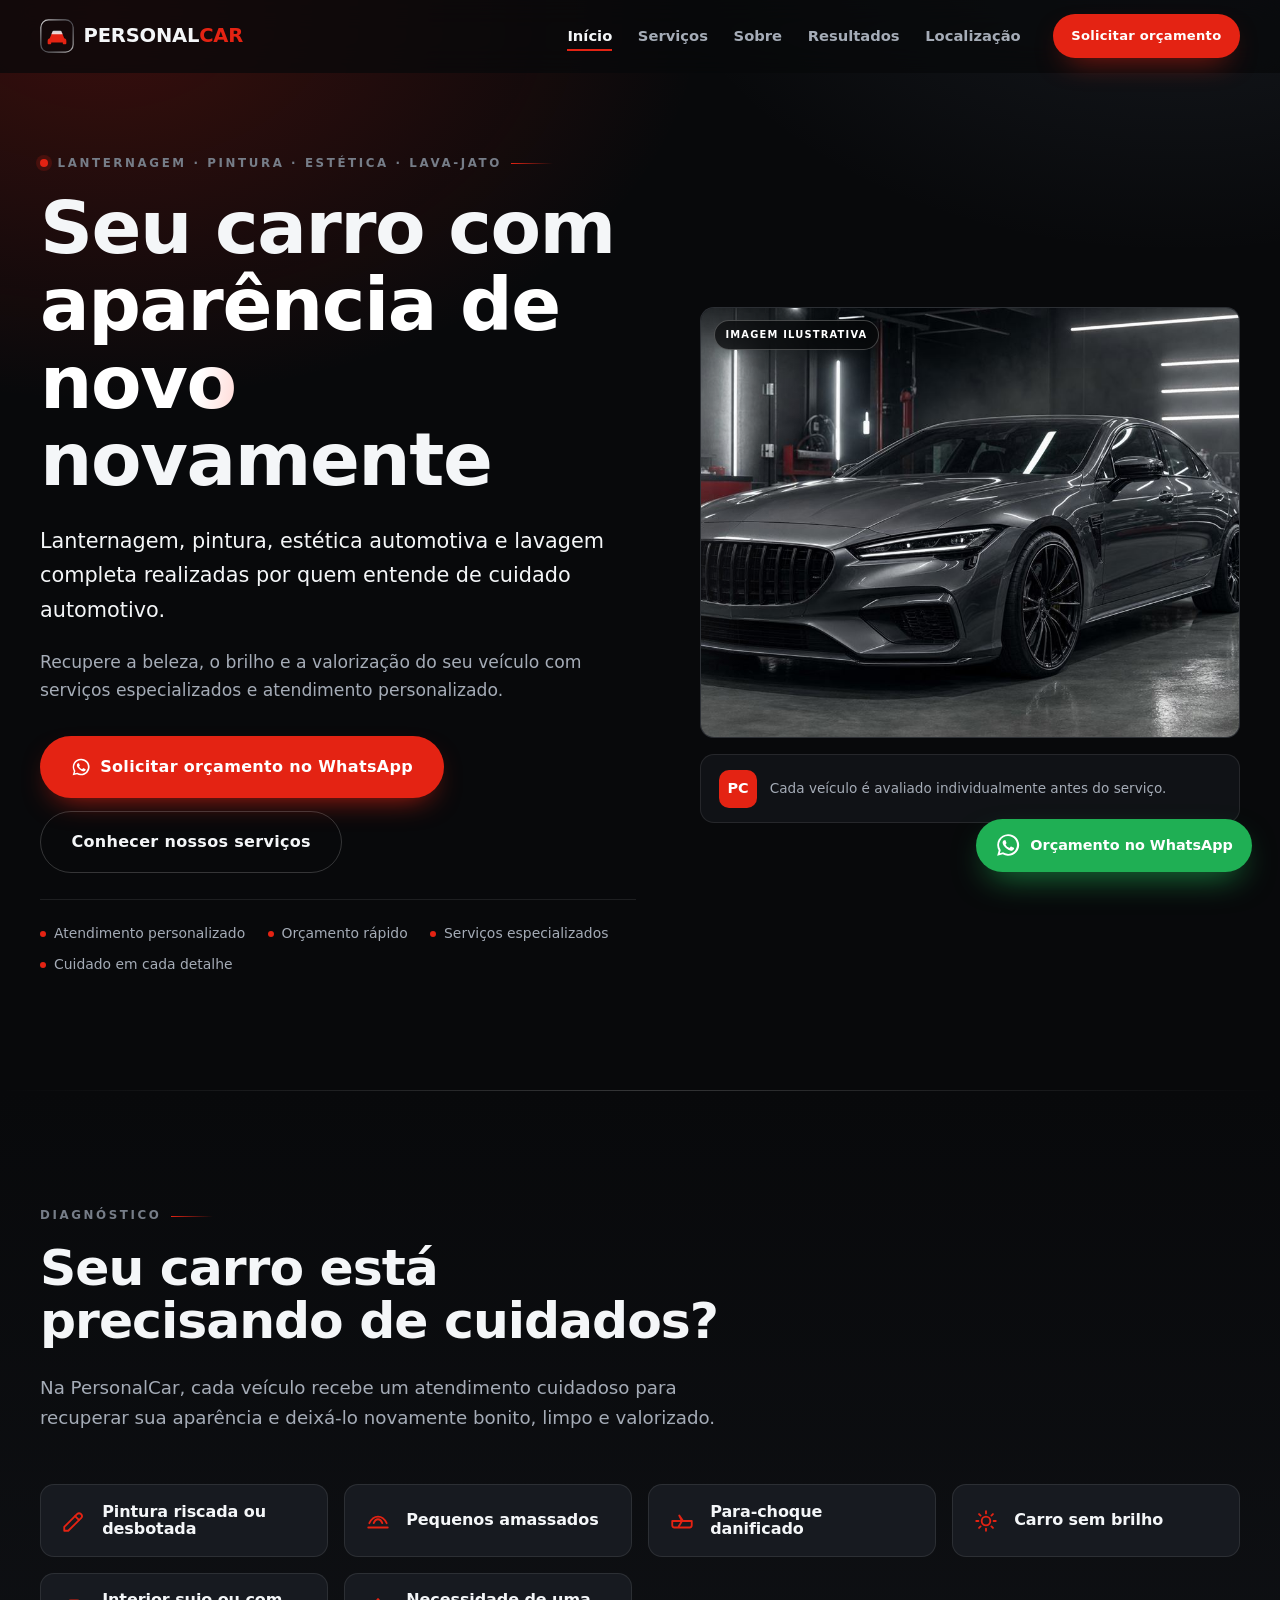
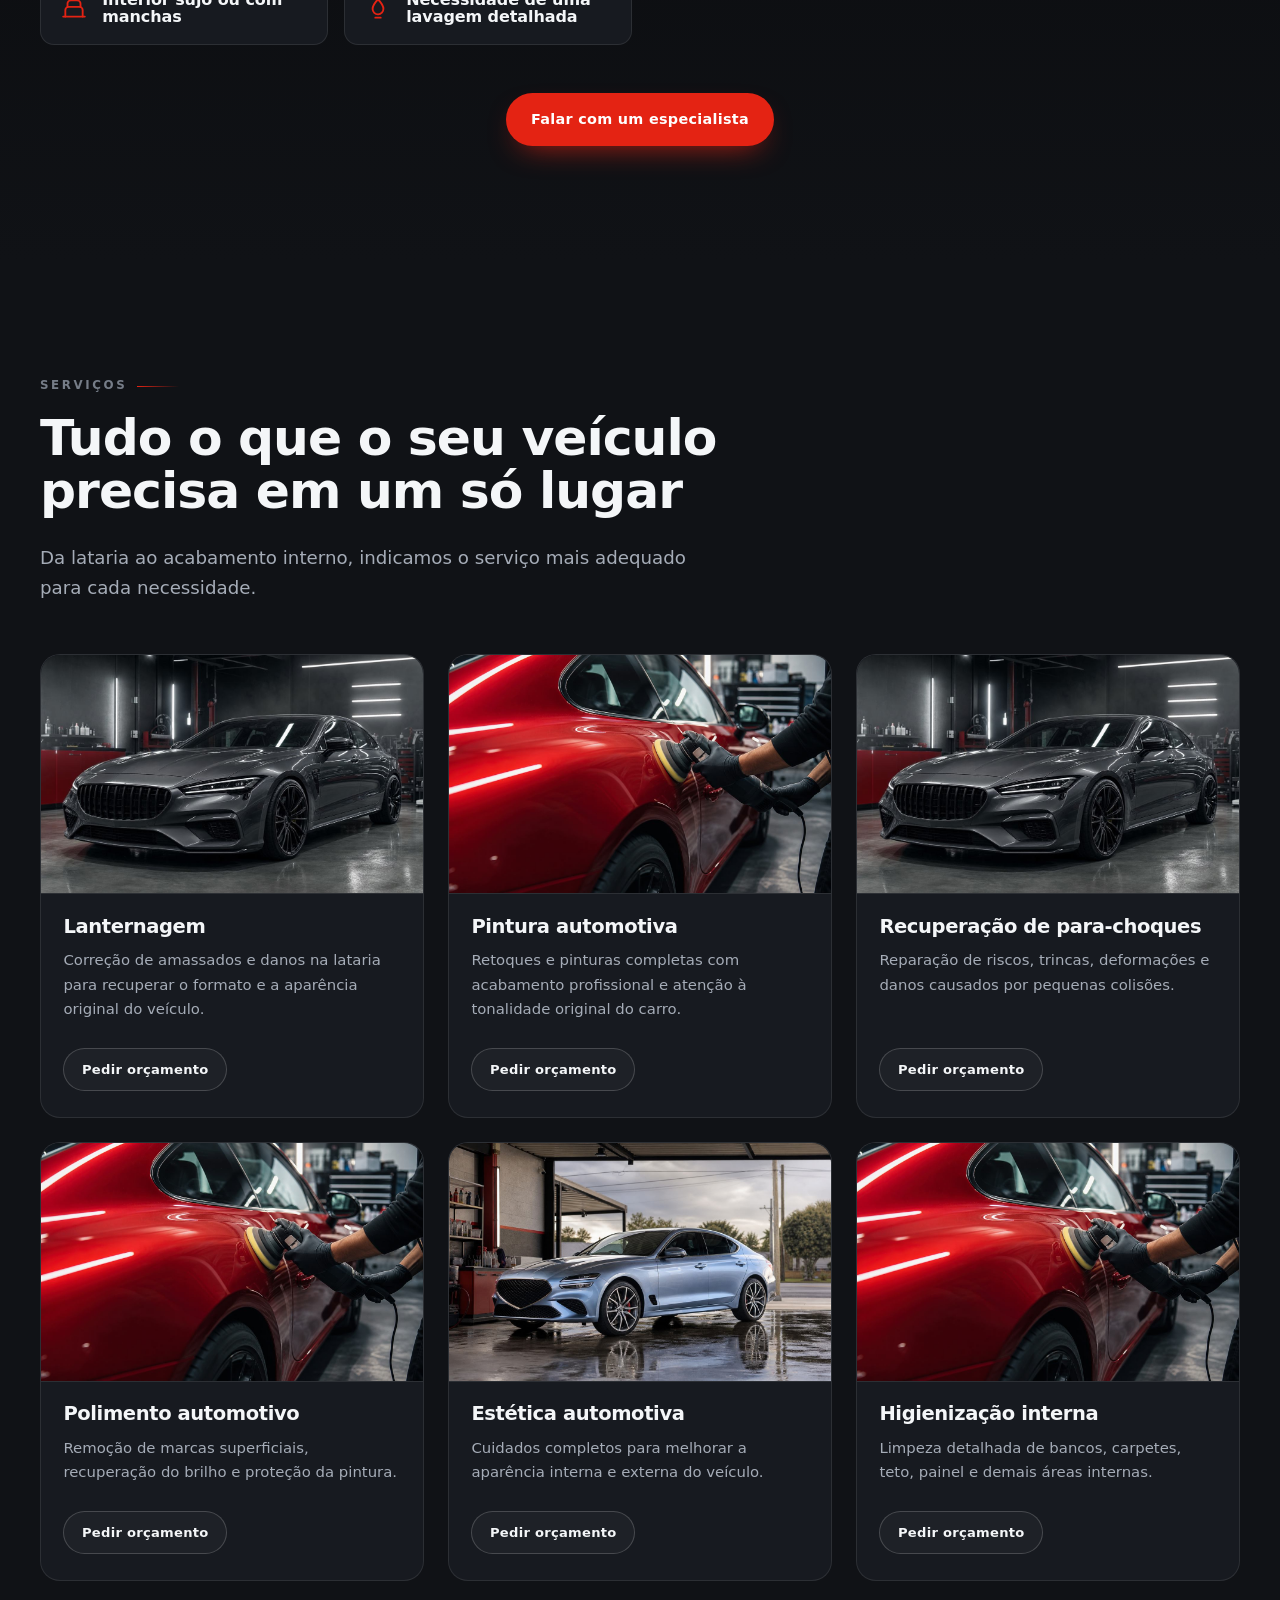
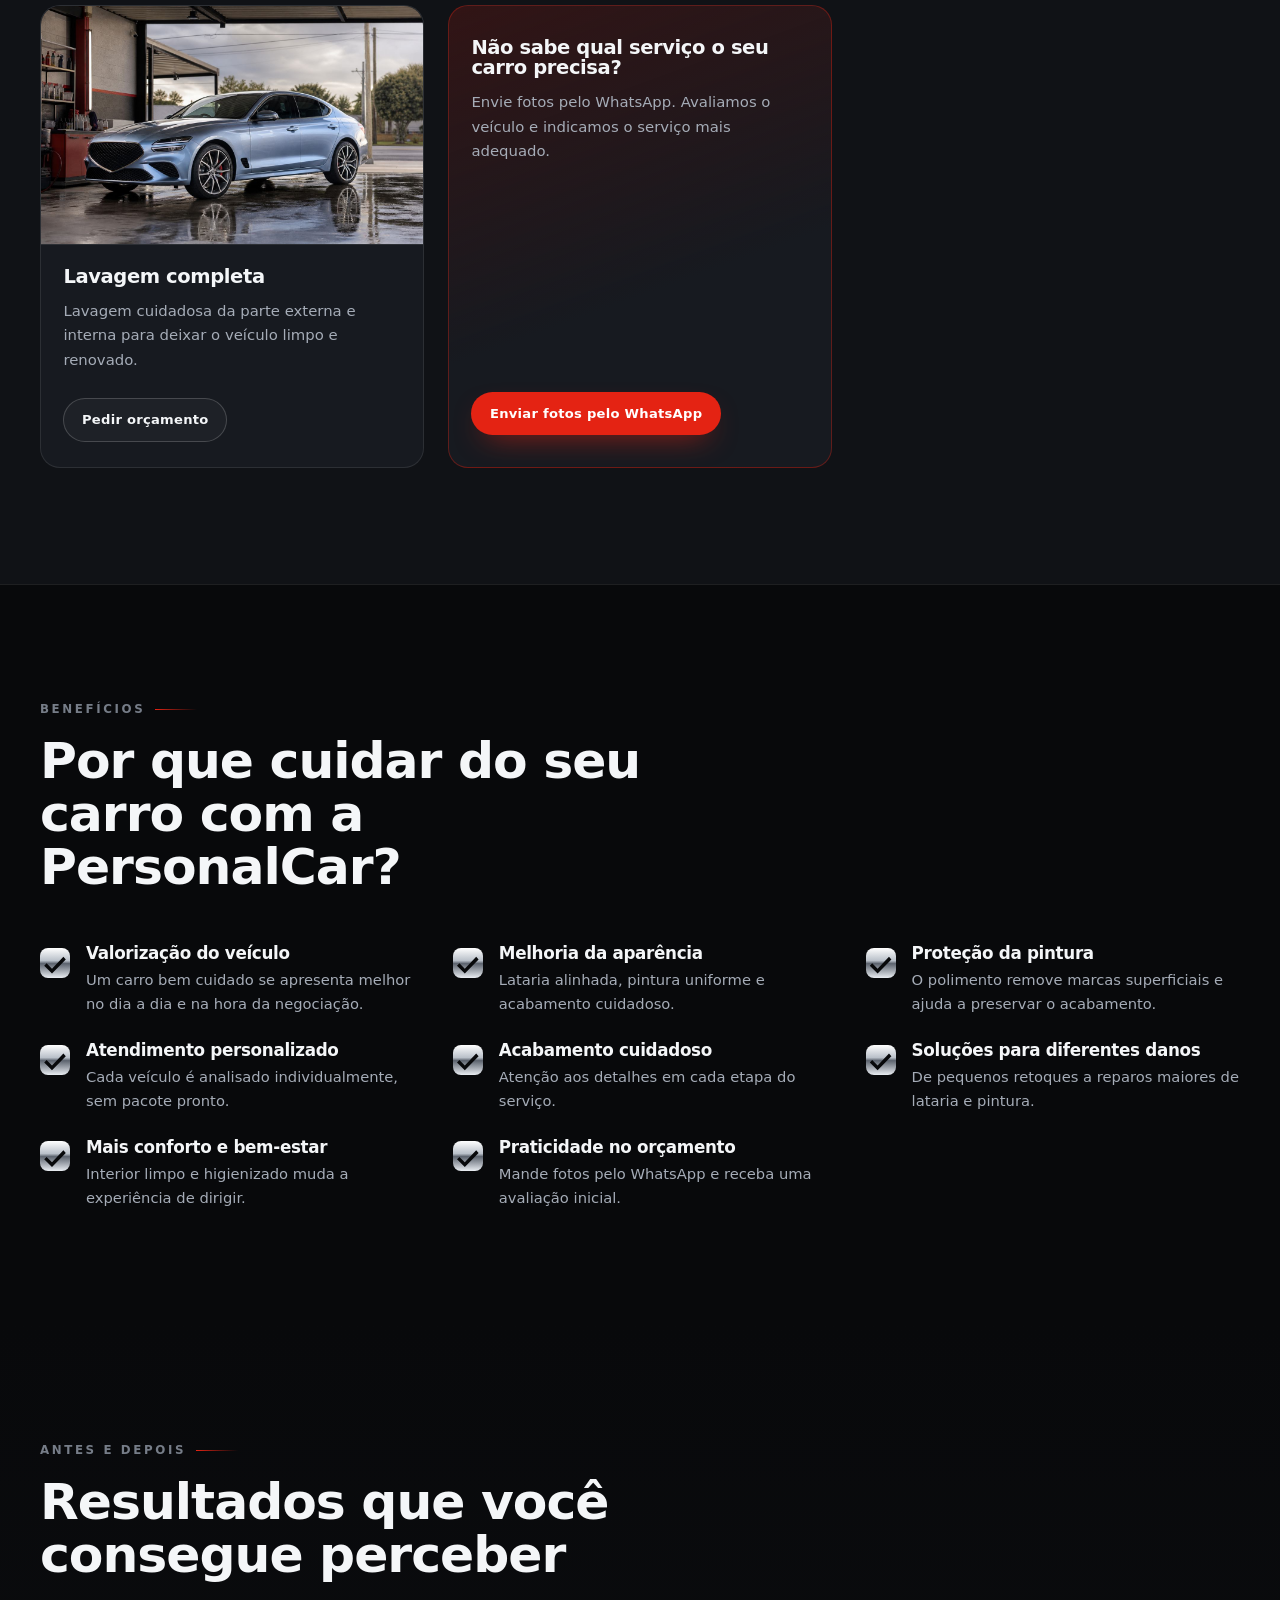
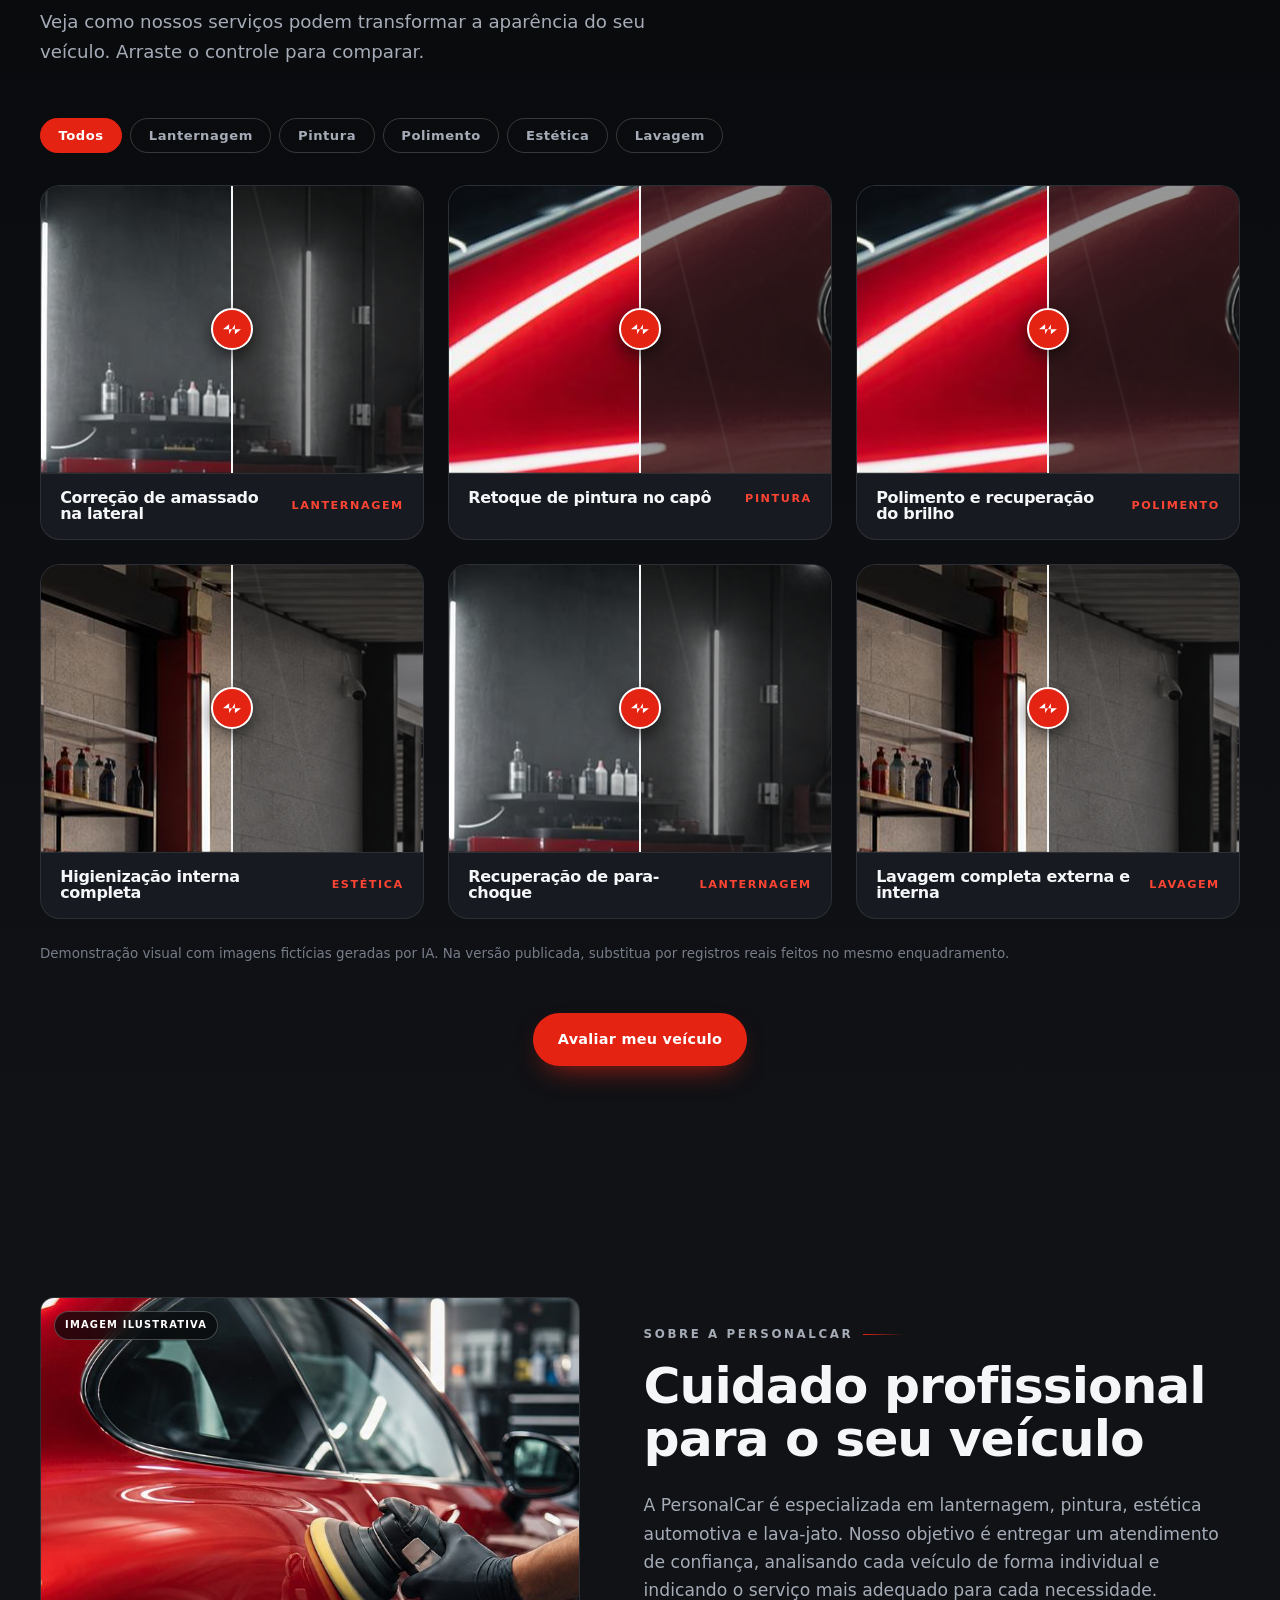
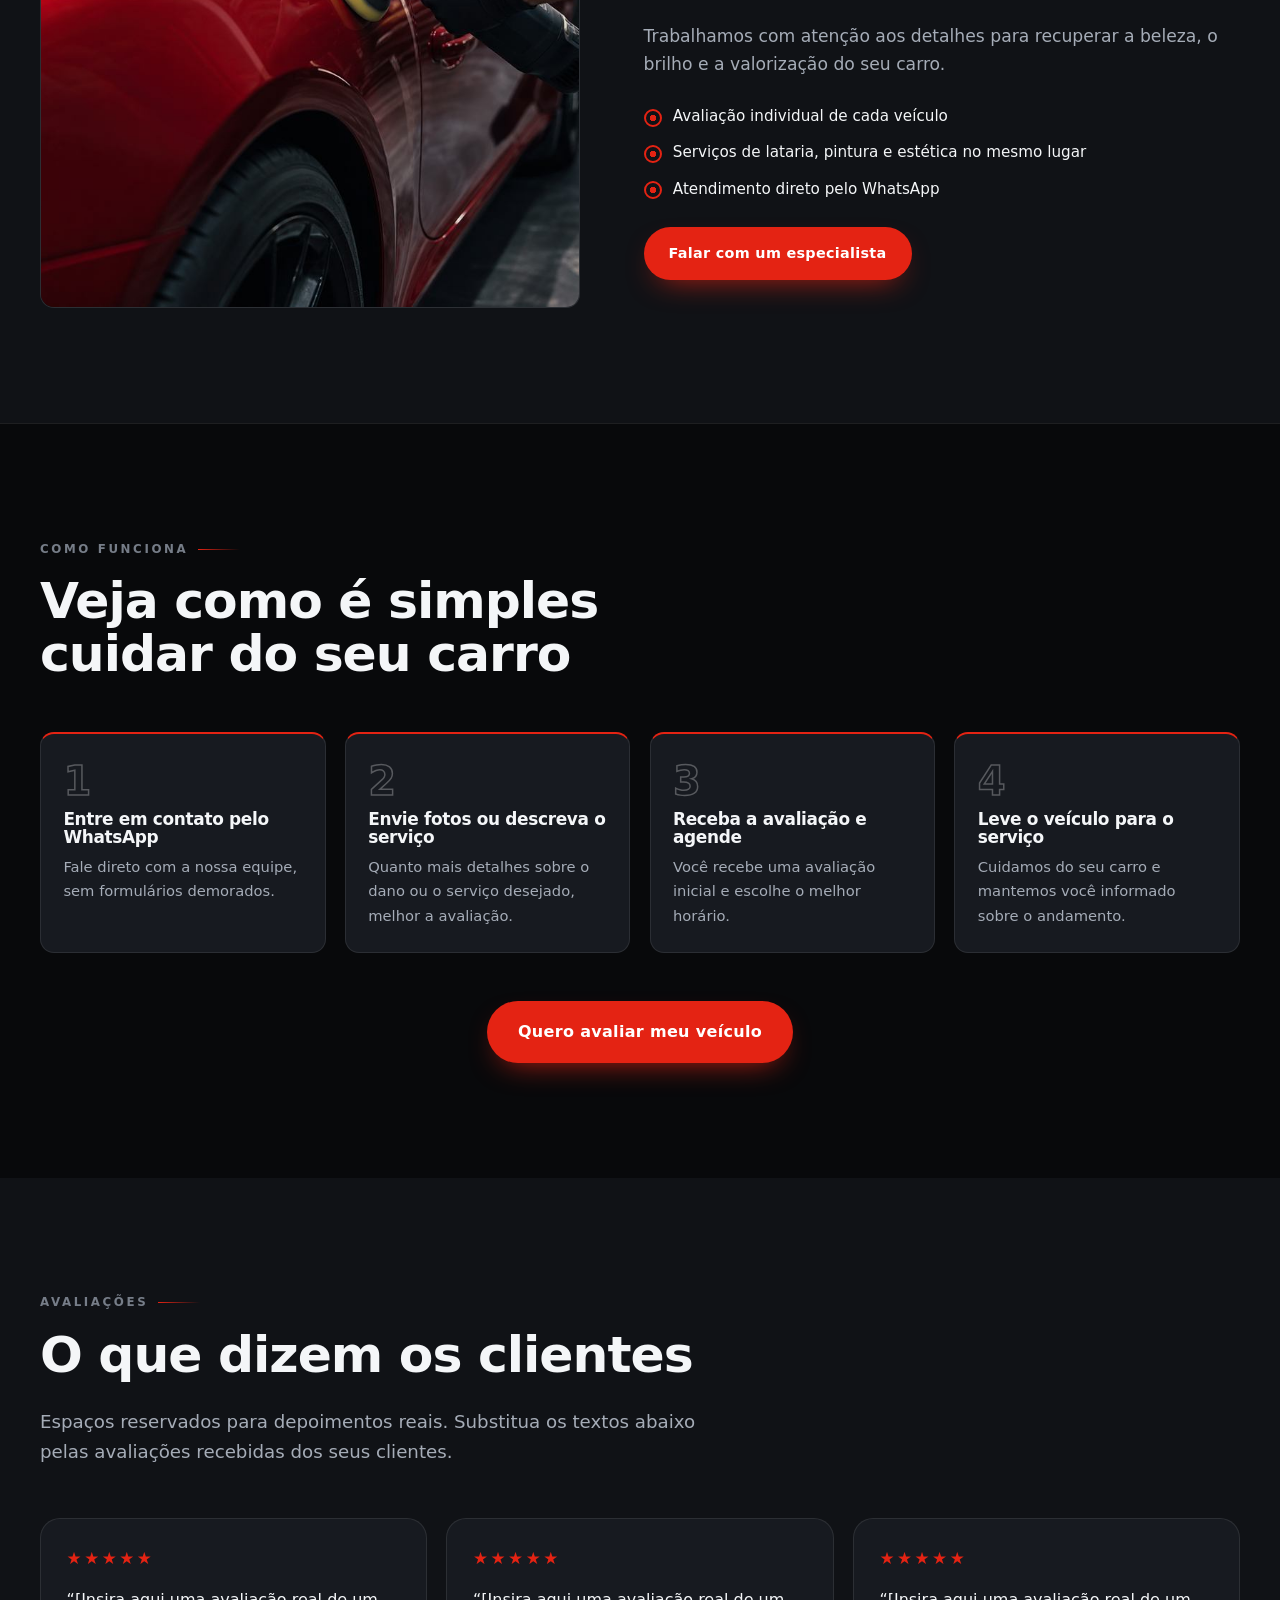
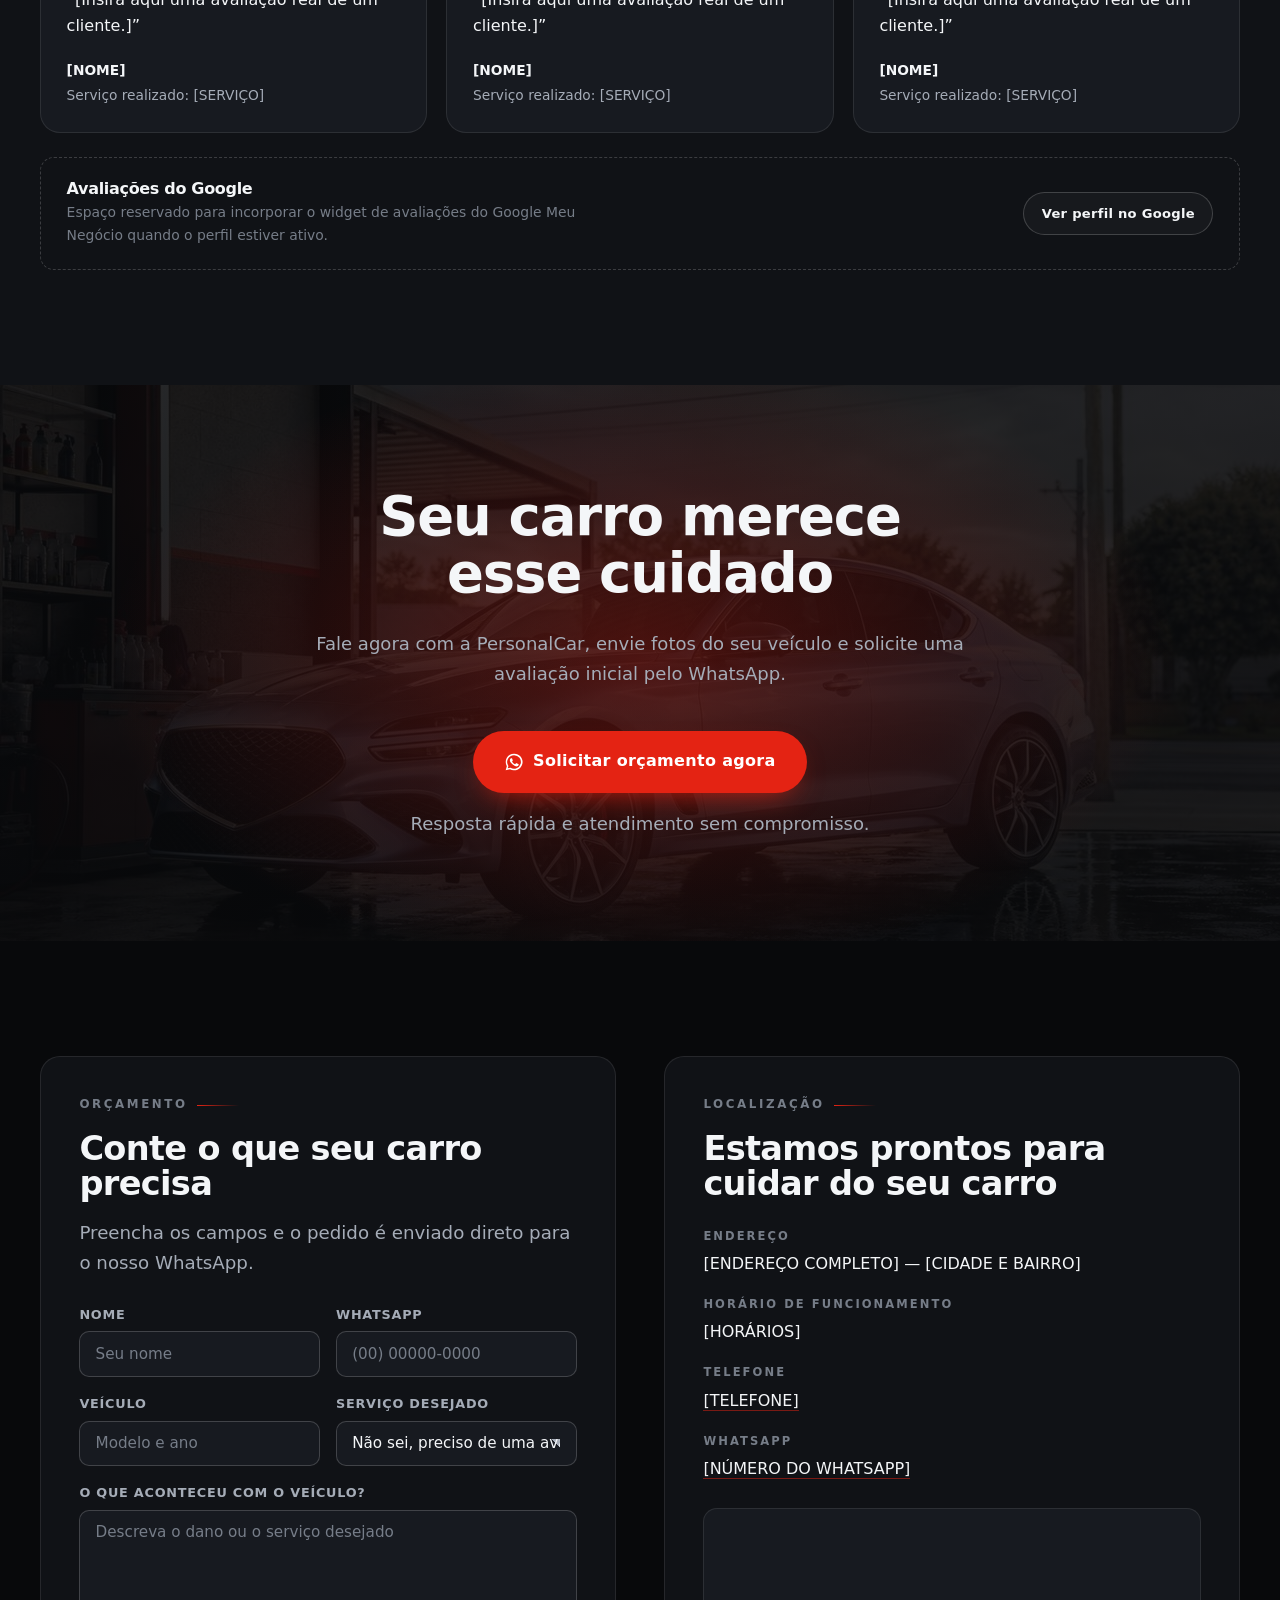
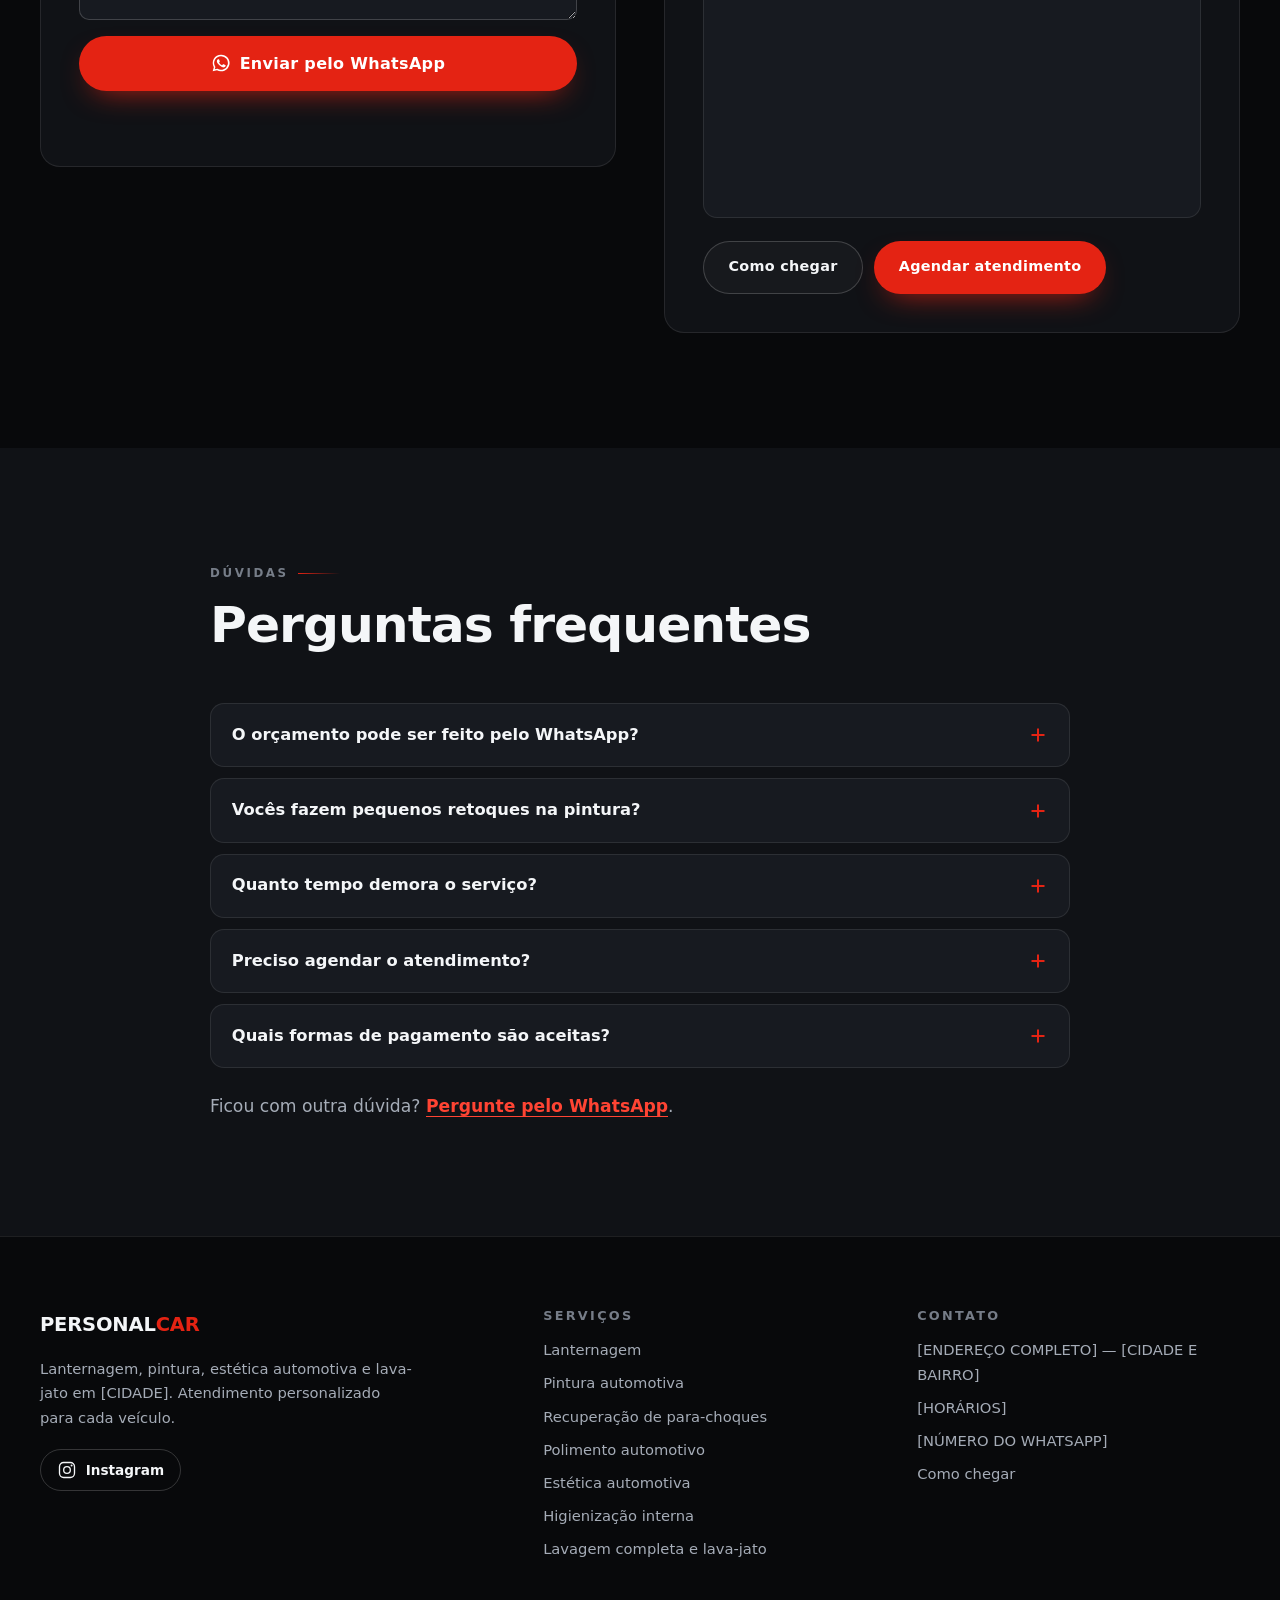
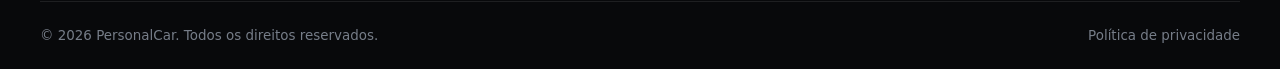
==== commit b91c06c0: "feat: consolidar site em HTML único" ====
--- a/index.html
+++ b/index.html
@@ -17,16 +17,1230 @@
 <meta property="og:title" content="PersonalCar | Lanternagem, Pintura e Estética Automotiva em [CIDADE]">
 <meta property="og:description" content="Recupere a beleza, o brilho e a valorização do seu veículo. Orçamento rápido pelo WhatsApp.">
 <meta property="og:url" content="https://www.personalcar.com.br/">
-<meta property="og:image" content="assets/img/og-personalcar.jpg">
 <meta name="twitter:card" content="summary_large_image">
 
 <meta name="theme-color" content="#08090B">
 <link rel="icon" href="data:image/svg+xml,<svg xmlns='http://www.w3.org/2000/svg' viewBox='0 0 32 32'><rect width='32' height='32' rx='7' fill='%23E42313'/><text x='16' y='23' font-family='Arial,sans-serif' font-size='19' font-weight='bold' fill='%23fff' text-anchor='middle'>P</text></svg>">
 
-<link rel="preconnect" href="https://fonts.googleapis.com">
-<link rel="preconnect" href="https://fonts.gstatic.com" crossorigin>
-<link href="https://fonts.googleapis.com/css2?family=Archivo:wdth,wght@100..125,400..800&family=Manrope:wght@400;500;600;700&display=swap" rel="stylesheet">
-<link rel="stylesheet" href="css/styles.css">
+<style>
+/* =====================================================================
+   PersonalCar — landing page
+   1. Tokens        5. Seções
+   2. Base          6. Comparador antes/depois
+   3. Utilitários   7. Formulário e localização
+   4. Botões        8. Rodapé, flutuante, responsivo
+   ===================================================================== */
+
+/* ---------- 1. Tokens ---------- */
+:root {
+  --noir: #08090b;
+  --graphite: #101216;
+  --steel: #171a20;
+  --steel-hi: #21252d;
+  --line: rgba(255, 255, 255, .09);
+  --line-hi: rgba(255, 255, 255, .18);
+
+  --white: #f4f6f8;
+  --mist: #a5acb7;
+  --mist-dim: #767d88;
+
+  --red: #e42313;
+  --red-hi: #ff4433;
+  --red-deep: #a5150a;
+
+  --chrome: linear-gradient(180deg, #ffffff 0%, #b9c0c9 42%, #5c636e 52%, #e9edf2 100%);
+
+  --font-display: "Arial Narrow", "Bahnschrift SemiCondensed", "Segoe UI", system-ui, sans-serif;
+  --font-body: "Segoe UI", Tahoma, system-ui, sans-serif;
+
+  --wrap: 1200px;
+  --gutter: clamp(1.25rem, 4vw, 2.5rem);
+  --section-y: clamp(4.5rem, 9vw, 8rem);
+  --radius: 14px;
+  --radius-lg: 20px;
+
+  --shadow: 0 24px 60px -30px rgba(0, 0, 0, .95);
+  --ease: cubic-bezier(.22, .61, .36, 1);
+}
+
+/* ---------- 2. Base ---------- */
+*, *::before, *::after { box-sizing: border-box; }
+
+html {
+  scroll-behavior: smooth;
+  scroll-padding-top: 88px;
+  -webkit-text-size-adjust: 100%;
+}
+
+body {
+  margin: 0;
+  background: var(--noir);
+  color: var(--white);
+  font-family: var(--font-body);
+  font-size: clamp(1rem, .97rem + .18vw, 1.075rem);
+  line-height: 1.65;
+  overflow-x: hidden;
+  -webkit-font-smoothing: antialiased;
+}
+
+h1, h2, h3, .btn, .eyebrow, .filter, .step-num {
+  font-family: var(--font-display);
+  font-stretch: 112%;
+}
+
+h1, h2, h3 {
+  margin: 0 0 .5em;
+  line-height: 1.05;
+  letter-spacing: -.02em;
+  font-weight: 800;
+}
+
+p { margin: 0 0 1em; }
+p:last-child { margin-bottom: 0; }
+
+a { color: inherit; text-decoration: none; }
+img { max-width: 100%; display: block; }
+ul, ol { margin: 0; padding: 0; list-style: none; }
+
+:focus-visible {
+  outline: 3px solid var(--red-hi);
+  outline-offset: 3px;
+  border-radius: 4px;
+}
+
+::selection { background: var(--red); color: #fff; }
+
+.skip-link {
+  position: absolute;
+  left: -9999px;
+  top: 0;
+  z-index: 200;
+  background: var(--red);
+  color: #fff;
+  padding: .8rem 1.2rem;
+  font-weight: 700;
+}
+.skip-link:focus { left: 1rem; top: 1rem; }
+
+/* ---------- 3. Utilitários ---------- */
+.wrap {
+  width: min(100% - var(--gutter) * 2, var(--wrap));
+  margin-inline: auto;
+}
+
+.section { padding-block: var(--section-y); position: relative; }
+
+.section-head { max-width: 62ch; margin-bottom: clamp(2.25rem, 4vw, 3.5rem); }
+
+.section-title { font-size: clamp(1.9rem, 1.2rem + 2.6vw, 3.15rem); }
+
+.section-lead { color: var(--mist); font-size: 1.06em; }
+
+.eyebrow {
+  display: flex;
+  align-items: center;
+  gap: .6rem;
+  margin: 0 0 1rem;
+  font-size: .74rem;
+  font-weight: 700;
+  letter-spacing: .22em;
+  text-transform: uppercase;
+  color: var(--mist-dim);
+}
+.eyebrow::after {
+  content: "";
+  flex: 0 0 42px;
+  height: 1px;
+  background: linear-gradient(90deg, var(--red), transparent);
+}
+.eyebrow-dot {
+  width: 8px;
+  height: 8px;
+  border-radius: 50%;
+  background: var(--red);
+  box-shadow: 0 0 0 4px rgba(228, 35, 19, .18);
+}
+
+/* placeholders de imagem */
+.ph {
+  position: relative;
+  background:
+    linear-gradient(135deg, rgba(255,255,255,.05), transparent 45%),
+    repeating-linear-gradient(135deg, rgba(255,255,255,.028) 0 12px, transparent 12px 24px),
+    var(--steel);
+  border: 1px dashed var(--line-hi);
+  border-radius: var(--radius);
+  display: grid;
+  place-items: center;
+  padding: 1.5rem;
+  overflow: hidden;
+}
+.ph::before {
+  content: attr(data-ph);
+  display: block;
+  max-width: 34ch;
+  text-align: center;
+  color: var(--mist-dim);
+  font-size: .82rem;
+  line-height: 1.5;
+  letter-spacing: .01em;
+}
+.ph-label {
+  position: absolute;
+  top: .75rem;
+  left: .75rem;
+  font-size: .62rem;
+  font-weight: 700;
+  letter-spacing: .16em;
+  text-transform: uppercase;
+  color: var(--red-hi);
+  background: rgba(228, 35, 19, .1);
+  border: 1px solid rgba(228, 35, 19, .35);
+  border-radius: 999px;
+  padding: .3rem .6rem;
+}
+
+/* imagens fictícias embutidas no arquivo único */
+.site-photo {
+  width: 100%;
+  height: 100%;
+  display: block;
+  object-fit: cover;
+  background: var(--steel);
+}
+.photo-frame {
+  position: relative;
+  overflow: hidden;
+  border: 1px solid var(--line);
+  border-radius: var(--radius);
+  background: var(--steel);
+}
+.demo-label {
+  position: absolute;
+  top: .8rem;
+  left: .8rem;
+  z-index: 2;
+  padding: .34rem .64rem;
+  border: 1px solid rgba(255, 255, 255, .24);
+  border-radius: 999px;
+  background: rgba(8, 9, 11, .72);
+  color: #fff;
+  font-family: var(--font-display);
+  font-size: .62rem;
+  font-weight: 800;
+  letter-spacing: .12em;
+  text-transform: uppercase;
+  backdrop-filter: blur(8px);
+}
+
+/* animação de entrada — só esconde quando o JS está ativo, para o conteúdo
+   nunca sumir caso o script falhe ao carregar */
+.js .reveal {
+  opacity: 0;
+  transform: translateY(18px);
+  transition: opacity .7s var(--ease), transform .7s var(--ease);
+}
+.js .reveal.is-visible { opacity: 1; transform: none; }
+
+/* ---------- 4. Botões ---------- */
+.btn {
+  --btn-bg: transparent;
+  display: inline-flex;
+  align-items: center;
+  justify-content: center;
+  gap: .55rem;
+  padding: .85rem 1.5rem;
+  border: 1px solid transparent;
+  border-radius: 999px;
+  background: var(--btn-bg);
+  color: var(--white);
+  font-size: .9rem;
+  font-weight: 700;
+  letter-spacing: .02em;
+  cursor: pointer;
+  transition: transform .2s var(--ease), background-color .2s, border-color .2s, box-shadow .2s;
+}
+.btn:hover { transform: translateY(-2px); }
+.btn:active { transform: translateY(0); }
+
+.btn-primary {
+  --btn-bg: var(--red);
+  color: #fff;
+  box-shadow: 0 12px 30px -14px rgba(228, 35, 19, .9);
+}
+.btn-primary:hover { --btn-bg: var(--red-hi); box-shadow: 0 16px 36px -14px rgba(255, 68, 51, .95); }
+
+.btn-outline {
+  border-color: var(--line-hi);
+  background: rgba(255, 255, 255, .03);
+}
+.btn-outline:hover { border-color: var(--red); background: rgba(228, 35, 19, .12); }
+
+.btn-ghost { border-color: var(--line-hi); color: var(--white); }
+.btn-ghost:hover { border-color: var(--white); background: rgba(255, 255, 255, .06); }
+
+.btn-sm { padding: .62rem 1.1rem; font-size: .82rem; }
+.btn-lg { padding: 1.05rem 1.9rem; font-size: 1rem; }
+.btn-block { width: 100%; }
+
+.ico-wa { width: 20px; height: 20px; fill: currentColor; flex: none; }
+
+/* ---------- Cabeçalho ---------- */
+.site-header {
+  position: fixed;
+  inset: 0 0 auto;
+  z-index: 100;
+  background: rgba(8, 9, 11, .72);
+  backdrop-filter: blur(14px);
+  border-bottom: 1px solid transparent;
+  transition: background-color .3s, border-color .3s;
+}
+.site-header.is-stuck {
+  background: rgba(8, 9, 11, .94);
+  border-bottom-color: var(--line);
+}
+
+.header-inner {
+  display: flex;
+  align-items: center;
+  justify-content: space-between;
+  gap: 1rem;
+  min-height: 72px;
+}
+
+.logo { display: inline-flex; align-items: center; gap: .6rem; }
+.logo-mark { display: grid; place-items: center; }
+.logo-text {
+  font-family: var(--font-display);
+  font-stretch: 118%;
+  font-weight: 800;
+  font-size: 1.22rem;
+  letter-spacing: -.01em;
+  text-transform: uppercase;
+}
+.logo-accent { color: var(--red); }
+
+.nav { display: flex; align-items: center; gap: clamp(1rem, 2.5vw, 2.25rem); }
+.nav-list { display: flex; gap: clamp(1rem, 2vw, 1.9rem); }
+.nav-list a {
+  position: relative;
+  font-size: .92rem;
+  font-weight: 600;
+  color: var(--mist);
+  padding-block: .4rem;
+  transition: color .2s;
+}
+.nav-list a::after {
+  content: "";
+  position: absolute;
+  left: 0;
+  bottom: 0;
+  width: 100%;
+  height: 2px;
+  background: var(--red);
+  transform: scaleX(0);
+  transform-origin: left;
+  transition: transform .25s var(--ease);
+}
+.nav-list a:hover, .nav-list a.is-active { color: var(--white); }
+.nav-list a:hover::after, .nav-list a.is-active::after { transform: scaleX(1); }
+
+.nav-toggle {
+  display: none;
+  width: 44px;
+  height: 44px;
+  border: 1px solid var(--line-hi);
+  border-radius: 10px;
+  background: rgba(255, 255, 255, .04);
+  cursor: pointer;
+  padding: 0;
+}
+.nav-toggle span {
+  display: block;
+  width: 20px;
+  height: 2px;
+  margin: 4px auto;
+  background: var(--white);
+  transition: transform .3s var(--ease), opacity .2s;
+}
+.nav-toggle[aria-expanded="true"] span:nth-child(1) { transform: translateY(6px) rotate(45deg); }
+.nav-toggle[aria-expanded="true"] span:nth-child(2) { opacity: 0; }
+.nav-toggle[aria-expanded="true"] span:nth-child(3) { transform: translateY(-6px) rotate(-45deg); }
+
+/* ---------- 5. Hero ---------- */
+.hero {
+  position: relative;
+  padding-top: clamp(7.5rem, 12vw, 10.5rem);
+  padding-bottom: var(--section-y);
+  overflow: hidden;
+}
+.hero-glow {
+  position: absolute;
+  inset: -20% -10% auto;
+  height: 120%;
+  background:
+    radial-gradient(60% 45% at 15% 18%, rgba(228, 35, 19, .22), transparent 65%),
+    radial-gradient(50% 40% at 85% 8%, rgba(120, 140, 170, .14), transparent 70%);
+  pointer-events: none;
+}
+.hero::after {
+  content: "";
+  position: absolute;
+  inset: auto 0 0;
+  height: 1px;
+  background: linear-gradient(90deg, transparent, var(--line-hi), transparent);
+}
+
+.hero-grid {
+  position: relative;
+  display: grid;
+  grid-template-columns: 1.05fr .95fr;
+  gap: clamp(2rem, 5vw, 4.5rem);
+  align-items: center;
+}
+
+.hero-title {
+  font-size: clamp(2.4rem, 1.2rem + 4.6vw, 4.6rem);
+  margin-bottom: .35em;
+}
+.gloss {
+  background: linear-gradient(100deg, #ffffff 0%, #ffffff 38%, var(--red-hi) 50%, #ffffff 62%, #ffffff 100%);
+  background-size: 250% 100%;
+  -webkit-background-clip: text;
+  background-clip: text;
+  color: transparent;
+  animation: sheen 7s var(--ease) infinite;
+}
+@keyframes sheen {
+  0%, 55% { background-position: 130% 0; }
+  85%, 100% { background-position: -30% 0; }
+}
+
+.hero-sub {
+  font-size: clamp(1.05rem, 1rem + .4vw, 1.3rem);
+  color: var(--white);
+  font-weight: 500;
+  max-width: 48ch;
+}
+.hero-text { color: var(--mist); max-width: 52ch; }
+
+.hero-actions {
+  display: flex;
+  flex-wrap: wrap;
+  gap: .8rem;
+  margin: 2rem 0 1.6rem;
+}
+
+.trust-row {
+  display: flex;
+  flex-wrap: wrap;
+  gap: .5rem 1.4rem;
+  padding-top: 1.4rem;
+  border-top: 1px solid var(--line);
+  color: var(--mist);
+  font-size: .87rem;
+}
+.trust-row li { display: flex; align-items: center; gap: .5rem; }
+.trust-row li::before {
+  content: "";
+  width: 6px;
+  height: 6px;
+  border-radius: 50%;
+  background: var(--red);
+  flex: none;
+}
+
+.hero-media { margin: 0; position: relative; }
+.hero-photo { aspect-ratio: 4 / 3.2; }
+.hero-photo .site-photo { object-position: 50% 50%; }
+.hero-photo::after {
+  content: "";
+  position: absolute;
+  top: -60%;
+  left: -30%;
+  width: 45%;
+  height: 220%;
+  background: linear-gradient(90deg, transparent, rgba(255, 255, 255, .09), transparent);
+  transform: rotate(18deg);
+  animation: swipe 6s var(--ease) infinite;
+}
+@keyframes swipe {
+  0%, 60% { left: -40%; }
+  100% { left: 120%; }
+}
+.hero-badge {
+  display: flex;
+  align-items: center;
+  gap: .8rem;
+  margin-top: 1rem;
+  padding: .9rem 1.1rem;
+  background: var(--graphite);
+  border: 1px solid var(--line);
+  border-radius: var(--radius);
+  color: var(--mist);
+  font-size: .85rem;
+  line-height: 1.45;
+}
+.hero-badge-code {
+  flex: none;
+  display: grid;
+  place-items: center;
+  width: 38px;
+  height: 38px;
+  border-radius: 10px;
+  background: var(--red);
+  color: #fff;
+  font-family: var(--font-display);
+  font-weight: 800;
+  font-size: .9rem;
+}
+
+/* ---------- Problemas ---------- */
+.section-problemas { background: linear-gradient(180deg, var(--noir), var(--graphite)); }
+
+.problem-grid {
+  display: grid;
+  grid-template-columns: repeat(auto-fit, minmax(240px, 1fr));
+  gap: 1rem;
+}
+.problem-card {
+  display: flex;
+  align-items: center;
+  gap: .95rem;
+  padding: 1.15rem 1.25rem;
+  background: var(--steel);
+  border: 1px solid var(--line);
+  border-radius: var(--radius);
+  transition: border-color .25s, transform .25s var(--ease), background-color .25s;
+}
+.problem-card:hover {
+  border-color: rgba(228, 35, 19, .5);
+  background: var(--steel-hi);
+  transform: translateY(-3px);
+}
+.problem-card h3 { margin: 0; font-size: 1rem; letter-spacing: -.005em; }
+.ico {
+  flex: none;
+  width: 26px;
+  height: 26px;
+  fill: none;
+  stroke: var(--red);
+  stroke-width: 1.7;
+  stroke-linecap: round;
+  stroke-linejoin: round;
+}
+
+.problem-cta { margin-top: clamp(2rem, 4vw, 3rem); display: flex; justify-content: center; }
+
+/* ---------- Serviços ---------- */
+.section-servicos { background: var(--graphite); }
+
+.service-grid {
+  display: grid;
+  grid-template-columns: repeat(auto-fill, minmax(285px, 1fr));
+  gap: clamp(1rem, 2vw, 1.5rem);
+}
+.service-card {
+  display: flex;
+  flex-direction: column;
+  background: var(--steel);
+  border: 1px solid var(--line);
+  border-radius: var(--radius-lg);
+  overflow: hidden;
+  transition: border-color .3s, transform .3s var(--ease), box-shadow .3s;
+}
+.service-card:hover {
+  border-color: rgba(228, 35, 19, .45);
+  transform: translateY(-4px);
+  box-shadow: var(--shadow);
+}
+.ph-service {
+  aspect-ratio: 16 / 10;
+  border: none;
+  border-bottom: 1px dashed var(--line-hi);
+  border-radius: 0;
+}
+.service-photo {
+  position: relative;
+  aspect-ratio: 16 / 10;
+  overflow: hidden;
+  border-bottom: 1px solid var(--line);
+  background: var(--steel);
+}
+.service-photo .site-photo { transition: transform .6s var(--ease), filter .4s; }
+.service-card:hover .service-photo .site-photo { transform: scale(1.035); }
+.service-photo.is-polish .site-photo { object-position: 62% 50%; }
+.service-photo.is-clean .site-photo { object-position: 55% 50%; }
+.service-photo.is-detail .site-photo { object-position: 27% 50%; }
+.service-body {
+  padding: 1.4rem 1.4rem 1.6rem;
+  display: flex;
+  flex-direction: column;
+  gap: .7rem;
+  flex: 1;
+}
+.service-body h3 { margin: 0; font-size: 1.22rem; }
+.service-body p { color: var(--mist); font-size: .93rem; flex: 1; }
+.service-body .btn { align-self: flex-start; }
+
+.service-card-cta {
+  background: linear-gradient(160deg, rgba(228, 35, 19, .16), var(--steel) 60%);
+  border-color: rgba(228, 35, 19, .35);
+}
+.service-card-cta .service-body { justify-content: center; padding-block: 2rem; }
+
+/* ---------- Benefícios ---------- */
+.section-beneficios {
+  background: var(--noir);
+  border-top: 1px solid var(--line);
+}
+.benefit-list {
+  display: grid;
+  grid-template-columns: repeat(auto-fit, minmax(280px, 1fr));
+  gap: 1.6rem clamp(1.5rem, 3vw, 3rem);
+}
+.benefit-list li { display: flex; gap: 1rem; align-items: flex-start; }
+.benefit-key {
+  flex: none;
+  width: 30px;
+  height: 30px;
+  margin-top: .15rem;
+  border-radius: 8px;
+  background: var(--chrome);
+  position: relative;
+}
+.benefit-key::after {
+  content: "";
+  position: absolute;
+  inset: 0;
+  display: block;
+  background: var(--noir);
+  clip-path: polygon(22% 52%, 40% 70%, 78% 30%, 86% 39%, 40% 86%, 14% 60%);
+}
+.benefit-list h3 { font-size: 1.05rem; margin-bottom: .3em; }
+.benefit-list p { color: var(--mist); font-size: .92rem; }
+
+/* ---------- 6. Resultados / comparador ---------- */
+.section-resultados { background: linear-gradient(180deg, var(--noir), var(--graphite)); }
+
+.filters {
+  display: flex;
+  flex-wrap: wrap;
+  gap: .5rem;
+  margin-bottom: 2rem;
+}
+.filter {
+  padding: .55rem 1.1rem;
+  border: 1px solid var(--line-hi);
+  border-radius: 999px;
+  background: transparent;
+  color: var(--mist);
+  font-size: .82rem;
+  font-weight: 700;
+  letter-spacing: .04em;
+  cursor: pointer;
+  transition: color .2s, border-color .2s, background-color .2s;
+}
+.filter:hover { color: var(--white); border-color: var(--white); }
+.filter.is-active {
+  color: #fff;
+  background: var(--red);
+  border-color: var(--red);
+}
+
+.compare-grid {
+  display: grid;
+  grid-template-columns: repeat(auto-fill, minmax(320px, 1fr));
+  gap: clamp(1rem, 2vw, 1.5rem);
+}
+
+.compare-item {
+  background: var(--steel);
+  border: 1px solid var(--line);
+  border-radius: var(--radius-lg);
+  overflow: hidden;
+}
+.compare-item[hidden] { display: none; }
+
+.compare {
+  position: relative;
+  aspect-ratio: 4 / 3;
+  overflow: hidden;
+  touch-action: pan-y;
+  user-select: none;
+}
+.compare-side {
+  position: absolute;
+  inset: 0;
+  display: grid;
+  place-items: center;
+  background-size: cover;
+  background-position: center;
+}
+.compare-before {
+  background:
+    repeating-linear-gradient(135deg, rgba(255,255,255,.03) 0 14px, transparent 14px 28px),
+    linear-gradient(160deg, #23262c, #101216);
+}
+.compare-before[style] {
+  filter: grayscale(.35) saturate(.55) brightness(.62) contrast(.92);
+  transform: scale(1.015);
+}
+.compare-before[style]::after {
+  content: "";
+  position: absolute;
+  inset: 0;
+  background:
+    linear-gradient(110deg, transparent 32%, rgba(255,255,255,.13) 32.4%, transparent 33%),
+    linear-gradient(76deg, transparent 62%, rgba(255,255,255,.09) 62.5%, transparent 63%);
+  mix-blend-mode: screen;
+  pointer-events: none;
+}
+.compare-after {
+  background:
+    radial-gradient(70% 60% at 30% 25%, rgba(255,255,255,.12), transparent 70%),
+    linear-gradient(160deg, #2c3038, #14161b);
+  clip-path: inset(0 50% 0 0);
+}
+.compare-tag {
+  position: absolute;
+  top: .8rem;
+  font-size: .64rem;
+  font-weight: 800;
+  letter-spacing: .18em;
+  text-transform: uppercase;
+  padding: .32rem .65rem;
+  border-radius: 999px;
+  background: rgba(8, 9, 11, .75);
+  border: 1px solid var(--line-hi);
+  color: var(--mist);
+}
+.compare-before .compare-tag { left: .8rem; }
+.compare-after .compare-tag { right: .8rem; color: #fff; border-color: var(--red); background: rgba(228, 35, 19, .8); }
+
+.compare-ph {
+  color: var(--mist-dim);
+  font-size: .8rem;
+  text-align: center;
+  padding: 1rem;
+  max-width: 26ch;
+}
+
+.compare-handle {
+  position: absolute;
+  top: 0;
+  bottom: 0;
+  left: 50%;
+  width: 2px;
+  background: var(--white);
+  transform: translateX(-50%);
+  pointer-events: none;
+}
+.compare-handle::after {
+  content: "";
+  position: absolute;
+  top: 50%;
+  left: 50%;
+  width: 42px;
+  height: 42px;
+  transform: translate(-50%, -50%);
+  border-radius: 50%;
+  background: var(--red);
+  border: 2px solid #fff;
+  box-shadow: 0 6px 18px rgba(0, 0, 0, .6);
+}
+.compare-handle::before {
+  content: "";
+  position: absolute;
+  top: 50%;
+  left: 50%;
+  z-index: 1;
+  width: 18px;
+  height: 10px;
+  transform: translate(-50%, -50%);
+  background: #fff;
+  clip-path: polygon(0 50%, 34% 0, 34% 100%, 66% 0, 66% 100%, 100% 50%);
+}
+.compare-range {
+  position: absolute;
+  inset: 0;
+  width: 100%;
+  height: 100%;
+  margin: 0;
+  opacity: 0;
+  cursor: ew-resize;
+  -webkit-appearance: none;
+  appearance: none;
+  background: transparent;
+}
+.compare-range:focus-visible { outline-offset: -4px; }
+.compare-range::-webkit-slider-thumb { -webkit-appearance: none; width: 46px; height: 100%; }
+.compare-range::-moz-range-thumb { width: 46px; height: 100%; border: 0; opacity: 0; }
+
+.compare-meta {
+  display: flex;
+  align-items: center;
+  justify-content: space-between;
+  gap: 1rem;
+  padding: 1rem 1.2rem;
+  border-top: 1px solid var(--line);
+}
+.compare-meta h3 { margin: 0; font-size: 1rem; }
+.compare-meta span {
+  font-size: .7rem;
+  letter-spacing: .14em;
+  text-transform: uppercase;
+  color: var(--red-hi);
+  font-weight: 700;
+}
+
+.gallery-note {
+  margin-top: 1.5rem;
+  color: var(--mist-dim);
+  font-size: .84rem;
+}
+.gallery-note code {
+  background: rgba(255, 255, 255, .06);
+  border-radius: 4px;
+  padding: .1rem .35rem;
+  font-size: .95em;
+}
+
+/* ---------- Sobre ---------- */
+.section-sobre { background: var(--graphite); }
+.sobre-grid {
+  display: grid;
+  grid-template-columns: .95fr 1.05fr;
+  gap: clamp(2rem, 5vw, 4rem);
+  align-items: center;
+}
+.sobre-media { margin: 0; }
+.sobre-photo { aspect-ratio: 3 / 3.4; }
+.sobre-photo .site-photo { object-position: 59% center; }
+.sobre-copy p { color: var(--mist); }
+.sobre-points { margin: 1.6rem 0; display: grid; gap: .7rem; }
+.sobre-points li {
+  display: flex;
+  gap: .7rem;
+  align-items: flex-start;
+  font-size: .95rem;
+}
+.sobre-points li::before {
+  content: "";
+  flex: none;
+  width: 18px;
+  height: 18px;
+  margin-top: .28rem;
+  border-radius: 50%;
+  border: 2px solid var(--red);
+  background:
+    radial-gradient(circle at 50% 50%, var(--red) 0 3px, transparent 3px);
+}
+
+/* ---------- Processo ---------- */
+.section-processo {
+  background: var(--noir);
+  border-top: 1px solid var(--line);
+}
+.steps {
+  display: grid;
+  grid-template-columns: repeat(auto-fit, minmax(230px, 1fr));
+  gap: 1.2rem;
+  counter-reset: etapa;
+  position: relative;
+}
+.step {
+  position: relative;
+  padding: 1.7rem 1.4rem 1.5rem;
+  background: var(--steel);
+  border: 1px solid var(--line);
+  border-radius: var(--radius);
+  border-top: 2px solid var(--red);
+}
+.step-num {
+  display: block;
+  font-size: 2.5rem;
+  font-weight: 800;
+  line-height: 1;
+  color: transparent;
+  -webkit-text-stroke: 1.5px rgba(255, 255, 255, .28);
+  margin-bottom: .6rem;
+}
+.step h3 { font-size: 1.06rem; }
+.step p { color: var(--mist); font-size: .92rem; margin: 0; }
+
+/* ---------- Avaliações ---------- */
+.section-avaliacoes { background: var(--graphite); }
+.review-grid {
+  display: grid;
+  grid-template-columns: repeat(auto-fit, minmax(280px, 1fr));
+  gap: 1.2rem;
+}
+.review-card {
+  margin: 0;
+  padding: 1.6rem;
+  background: var(--steel);
+  border: 1px solid var(--line);
+  border-radius: var(--radius-lg);
+}
+.stars { color: var(--red); letter-spacing: .15em; font-size: 1.05rem; }
+.review-card blockquote { margin: .9rem 0 1.2rem; }
+.review-card blockquote p { color: var(--white); font-size: 1rem; }
+.review-card figcaption { display: grid; gap: .15rem; font-size: .86rem; color: var(--mist); }
+.review-card figcaption strong { color: var(--white); }
+
+.google-slot {
+  margin-top: 1.5rem;
+  padding: 1.4rem 1.6rem;
+  display: flex;
+  flex-wrap: wrap;
+  align-items: center;
+  justify-content: space-between;
+  gap: 1rem;
+  border: 1px dashed var(--line-hi);
+  border-radius: var(--radius);
+}
+.google-slot h3 { font-size: 1rem; margin-bottom: .2em; }
+.google-slot p { color: var(--mist-dim); font-size: .87rem; max-width: 60ch; }
+
+/* ---------- CTA em destaque ---------- */
+.cta-band {
+  position: relative;
+  padding-block: clamp(4rem, 8vw, 7rem);
+  text-align: center;
+  overflow: hidden;
+  isolation: isolate;
+}
+.ph-cta {
+  position: absolute;
+  inset: 0;
+  z-index: -2;
+  border: none;
+  border-radius: 0;
+  align-content: start;
+  padding-top: 1.5rem;
+}
+.cta-photo {
+  position: absolute;
+  inset: 0;
+  z-index: -2;
+  border-radius: 0;
+}
+.cta-photo .site-photo { object-position: 58% 48%; }
+.cta-band::after {
+  content: "";
+  position: absolute;
+  inset: 0;
+  z-index: -1;
+  background:
+    radial-gradient(60% 80% at 50% 50%, rgba(228, 35, 19, .3), transparent 70%),
+    linear-gradient(180deg, rgba(8, 9, 11, .88), rgba(8, 9, 11, .93));
+}
+.cta-inner { max-width: 60ch; }
+.cta-title { font-size: clamp(2rem, 1.3rem + 3vw, 3.4rem); }
+.cta-inner > p { color: var(--mist); font-size: 1.05em; }
+.cta-inner .btn { margin-top: 1.5rem; }
+.cta-note { margin-top: 1rem; font-size: .87rem; color: var(--mist); }
+
+/* ---------- 7. Formulário e localização ---------- */
+.section-contato { background: var(--noir); }
+.contato-grid {
+  display: grid;
+  grid-template-columns: 1fr 1fr;
+  gap: clamp(1.5rem, 4vw, 3rem);
+  align-items: start;
+}
+.form-panel, .local-panel {
+  padding: clamp(1.5rem, 3vw, 2.4rem);
+  background: var(--graphite);
+  border: 1px solid var(--line);
+  border-radius: var(--radius-lg);
+}
+.form-panel .section-title, .local-panel .section-title { font-size: clamp(1.6rem, 1.2rem + 1.3vw, 2.1rem); }
+
+.form {
+  display: grid;
+  grid-template-columns: 1fr 1fr;
+  gap: 1rem;
+  margin-top: 1.6rem;
+}
+.field { display: grid; gap: .4rem; }
+.field-full { grid-column: 1 / -1; }
+.field label { font-size: .8rem; font-weight: 700; letter-spacing: .06em; text-transform: uppercase; color: var(--mist); }
+.field input, .field select, .field textarea {
+  width: 100%;
+  padding: .8rem .95rem;
+  background: var(--steel);
+  border: 1px solid var(--line-hi);
+  border-radius: 10px;
+  color: var(--white);
+  font-family: inherit;
+  font-size: .95rem;
+  transition: border-color .2s, background-color .2s;
+}
+.field textarea { resize: vertical; min-height: 110px; }
+.field input::placeholder, .field textarea::placeholder { color: var(--mist-dim); }
+.field input:focus, .field select:focus, .field textarea:focus {
+  border-color: var(--red);
+  background: var(--steel-hi);
+}
+.field select { appearance: none; cursor: pointer; background-image: linear-gradient(45deg, transparent 49%, var(--mist) 50%); background-size: 8px 8px; background-position: right 1rem center; background-repeat: no-repeat; }
+.field input:user-invalid { border-color: var(--red-hi); }
+
+.form-status { margin: .8rem 0 0; font-size: .88rem; color: var(--mist); min-height: 1.2em; }
+.form-status.is-error { color: var(--red-hi); }
+
+.local-info { display: grid; gap: 1.1rem; margin: 1.6rem 0; }
+.local-label {
+  display: block;
+  font-size: .72rem;
+  font-weight: 700;
+  letter-spacing: .18em;
+  text-transform: uppercase;
+  color: var(--mist-dim);
+  margin-bottom: .2rem;
+}
+.local-value { font-size: 1rem; color: var(--white); }
+a.local-value { border-bottom: 1px solid rgba(228, 35, 19, .5); }
+a.local-value:hover { color: var(--red-hi); }
+
+.map-wrap {
+  aspect-ratio: 16 / 10;
+  border: 1px solid var(--line);
+  border-radius: var(--radius);
+  overflow: hidden;
+  background: var(--steel);
+}
+.map-wrap iframe { width: 100%; height: 100%; border: 0; filter: grayscale(1) invert(.92) contrast(.85); }
+
+.local-actions { display: flex; flex-wrap: wrap; gap: .7rem; margin-top: 1.4rem; }
+
+/* ---------- FAQ ---------- */
+.section-faq { background: var(--graphite); }
+.faq-wrap { max-width: 860px; }
+.faq-list { display: grid; gap: .7rem; }
+.faq-item {
+  background: var(--steel);
+  border: 1px solid var(--line);
+  border-radius: var(--radius);
+  overflow: hidden;
+}
+.faq-item summary {
+  display: flex;
+  align-items: center;
+  justify-content: space-between;
+  gap: 1rem;
+  padding: 1.1rem 1.3rem;
+  font-family: var(--font-display);
+  font-stretch: 110%;
+  font-weight: 700;
+  font-size: 1.02rem;
+  cursor: pointer;
+  list-style: none;
+  transition: color .2s;
+}
+.faq-item summary::-webkit-details-marker { display: none; }
+.faq-item summary:hover { color: var(--red-hi); }
+.faq-icon {
+  position: relative;
+  flex: none;
+  width: 20px;
+  height: 20px;
+}
+.faq-icon::before, .faq-icon::after {
+  content: "";
+  position: absolute;
+  top: 50%;
+  left: 50%;
+  width: 13px;
+  height: 2px;
+  background: var(--red);
+  transform: translate(-50%, -50%);
+  transition: transform .25s var(--ease);
+}
+.faq-icon::after { transform: translate(-50%, -50%) rotate(90deg); }
+.faq-item[open] .faq-icon::after { transform: translate(-50%, -50%) rotate(0); }
+.faq-answer { padding: 0 1.3rem 1.3rem; color: var(--mist); font-size: .95rem; }
+.faq-cta { margin-top: 1.5rem; color: var(--mist); }
+.faq-cta a { color: var(--red-hi); border-bottom: 1px solid currentColor; font-weight: 600; }
+
+/* ---------- 8. Rodapé ---------- */
+.site-footer {
+  background: var(--noir);
+  border-top: 1px solid var(--line);
+  padding-top: clamp(3rem, 6vw, 4.5rem);
+}
+.footer-grid {
+  display: grid;
+  grid-template-columns: 1.4fr 1fr 1fr;
+  gap: clamp(1.8rem, 4vw, 3.5rem);
+  padding-bottom: 2.5rem;
+}
+.footer-brand p { color: var(--mist); font-size: .92rem; margin-top: 1rem; max-width: 40ch; }
+.footer-col h3 {
+  font-size: .8rem;
+  letter-spacing: .18em;
+  text-transform: uppercase;
+  color: var(--mist-dim);
+  margin-bottom: 1rem;
+}
+.footer-col ul { display: grid; gap: .55rem; color: var(--mist); font-size: .92rem; }
+.footer-col a:hover { color: var(--red-hi); }
+.social { margin-top: 1.2rem; }
+.social a {
+  display: inline-flex;
+  align-items: center;
+  gap: .55rem;
+  padding: .55rem 1rem;
+  border: 1px solid var(--line-hi);
+  border-radius: 999px;
+  font-size: .85rem;
+  font-weight: 600;
+  transition: border-color .2s, color .2s;
+}
+.social a svg { fill: none; stroke: currentColor; stroke-width: 1.6; }
+.social a:hover { border-color: var(--red); color: var(--red-hi); }
+
+.footer-bottom {
+  display: flex;
+  flex-wrap: wrap;
+  align-items: center;
+  justify-content: space-between;
+  gap: .6rem;
+  padding-block: 1.4rem;
+  border-top: 1px solid var(--line);
+  color: var(--mist-dim);
+  font-size: .84rem;
+}
+.footer-bottom p { margin: 0; }
+.footer-bottom a:hover { color: var(--white); }
+
+/* ---------- Botão flutuante ---------- */
+.wa-float {
+  position: fixed;
+  right: clamp(1rem, 3vw, 1.75rem);
+  bottom: clamp(1rem, 3vw, 1.75rem);
+  z-index: 90;
+  display: inline-flex;
+  align-items: center;
+  gap: .6rem;
+  padding: .85rem 1.2rem;
+  border-radius: 999px;
+  background: #1faf54;
+  color: #fff;
+  font-family: var(--font-display);
+  font-weight: 700;
+  font-size: .9rem;
+  box-shadow: 0 14px 34px -12px rgba(31, 175, 84, .8);
+  transition: transform .25s var(--ease), background-color .2s;
+}
+.wa-float svg { width: 26px; height: 26px; fill: currentColor; flex: none; }
+.wa-float:hover { background: #25c661; transform: translateY(-3px); }
+
+/* ---------- Política de privacidade no mesmo HTML ---------- */
+.privacy-modal {
+  width: min(760px, calc(100% - 2rem));
+  max-height: min(82vh, 820px);
+  padding: 0;
+  border: 1px solid var(--line-hi);
+  border-radius: var(--radius-lg);
+  background: var(--graphite);
+  color: var(--white);
+  box-shadow: 0 30px 100px rgba(0, 0, 0, .75);
+}
+.privacy-modal::backdrop { background: rgba(0, 0, 0, .78); backdrop-filter: blur(6px); }
+.privacy-inner { padding: clamp(1.5rem, 4vw, 2.75rem); }
+.privacy-head {
+  display: flex;
+  align-items: flex-start;
+  justify-content: space-between;
+  gap: 1rem;
+  margin-bottom: 1.5rem;
+}
+.privacy-head h2 { margin: 0; font-size: clamp(1.6rem, 5vw, 2.4rem); }
+.privacy-close {
+  flex: none;
+  width: 42px;
+  height: 42px;
+  border: 1px solid var(--line-hi);
+  border-radius: 50%;
+  background: var(--steel);
+  color: var(--white);
+  font-size: 1.4rem;
+  cursor: pointer;
+}
+.privacy-content { color: var(--mist); }
+.privacy-content h3 { margin-top: 1.8rem; color: var(--white); font-size: 1.05rem; }
+.privacy-content ul { display: grid; gap: .45rem; padding-left: 1.2rem; list-style: disc; }
+
+/* ---------- Responsivo ---------- */
+@media (max-width: 1024px) {
+  .hero-grid { grid-template-columns: 1fr; }
+  .hero-media { order: -1; max-width: 560px; }
+  .sobre-grid { grid-template-columns: 1fr; }
+  .sobre-photo { aspect-ratio: 16 / 10; }
+  .contato-grid { grid-template-columns: 1fr; }
+  .footer-grid { grid-template-columns: 1fr 1fr; }
+}
+
+@media (max-width: 860px) {
+  .nav-toggle { display: block; }
+  .nav {
+    position: fixed;
+    inset: 72px 0 auto;
+    flex-direction: column;
+    align-items: stretch;
+    gap: 0;
+    padding: 1rem var(--gutter) 1.75rem;
+    background: rgba(8, 9, 11, .98);
+    border-bottom: 1px solid var(--line);
+    transform: translateY(-8px);
+    opacity: 0;
+    visibility: hidden;
+    transition: opacity .25s var(--ease), transform .25s var(--ease), visibility .25s;
+  }
+  .nav.is-open { opacity: 1; visibility: visible; transform: none; }
+  .nav-list { flex-direction: column; gap: 0; }
+  .nav-list a {
+    display: block;
+    padding: .95rem 0;
+    font-size: 1.05rem;
+    border-bottom: 1px solid var(--line);
+    color: var(--white);
+  }
+  .nav-list a::after { display: none; }
+  .nav-cta { margin-top: 1.2rem; justify-content: center; padding-block: .9rem; }
+}
+
+@media (max-width: 640px) {
+  html { scroll-padding-top: 80px; }
+  .hero-actions .btn { width: 100%; }
+  .form { grid-template-columns: 1fr; }
+  .footer-grid { grid-template-columns: 1fr; }
+  .compare-grid { grid-template-columns: 1fr; }
+  .wa-float { padding: .8rem; }
+  .wa-float-text {
+    position: absolute;
+    width: 1px;
+    height: 1px;
+    overflow: hidden;
+    clip: rect(0 0 0 0);
+    white-space: nowrap;
+  }
+  .google-slot { flex-direction: column; align-items: flex-start; }
+}
+
+@media (prefers-reduced-motion: reduce) {
+  html { scroll-behavior: auto; }
+  *, *::before, *::after {
+    animation-duration: .001ms !important;
+    animation-iteration-count: 1 !important;
+    transition-duration: .001ms !important;
+  }
+  .reveal { opacity: 1; transform: none; }
+}
+
+</style>
 <script>document.documentElement.classList.add("js");</script>
 
 <script type="application/ld+json">
@@ -37,7 +1251,6 @@
   "description": "Oficina especializada em lanternagem, pintura, estética automotiva e lava-jato em [CIDADE].",
   "url": "https://www.personalcar.com.br/",
   "telephone": "[NÚMERO DO WHATSAPP]",
-  "image": "assets/img/og-personalcar.jpg",
   "address": {
     "@type": "PostalAddress",
     "streetAddress": "[ENDEREÇO COMPLETO]",
@@ -128,8 +1341,9 @@
     </div>
 
     <figure class="hero-media">
-      <div class="ph ph-hero" data-ph="Foto principal — carro sendo polido, pintado ou restaurado (mín. 1600×1200)">
-        <span class="ph-label">Substituir por foto real</span>
+      <div class="photo-frame hero-photo">
+        <img class="site-photo" data-demo-img="hero" alt="Imagem fictícia de um sedã grafite em uma oficina de estética automotiva">
+        <span class="demo-label">Imagem ilustrativa</span>
       </div>
       <figcaption class="hero-badge">
         <span class="hero-badge-code">PC</span>
@@ -192,7 +1406,7 @@
 
     <div class="service-grid reveal-group">
       <article class="service-card reveal">
-        <div class="ph ph-service" data-ph="Foto: lanternagem"></div>
+        <div class="service-photo is-detail"><img class="site-photo" data-demo-img="hero" alt="Imagem fictícia de carro em oficina de lanternagem" loading="lazy"></div>
         <div class="service-body">
           <h3>Lanternagem</h3>
           <p>Correção de amassados e danos na lataria para recuperar o formato e a aparência original do veículo.</p>
@@ -201,7 +1415,7 @@
       </article>
 
       <article class="service-card reveal">
-        <div class="ph ph-service" data-ph="Foto: pintura automotiva"></div>
+        <div class="service-photo is-polish"><img class="site-photo" data-demo-img="polimento" alt="Imagem fictícia de pintura automotiva em acabamento" loading="lazy"></div>
         <div class="service-body">
           <h3>Pintura automotiva</h3>
           <p>Retoques e pinturas completas com acabamento profissional e atenção à tonalidade original do carro.</p>
@@ -210,7 +1424,7 @@
       </article>
 
       <article class="service-card reveal">
-        <div class="ph ph-service" data-ph="Foto: recuperação de para-choque"></div>
+        <div class="service-photo is-detail"><img class="site-photo" data-demo-img="hero" alt="Imagem fictícia de veículo preparado para reparo" loading="lazy"></div>
         <div class="service-body">
           <h3>Recuperação de para-choques</h3>
           <p>Reparação de riscos, trincas, deformações e danos causados por pequenas colisões.</p>
@@ -219,7 +1433,7 @@
       </article>
 
       <article class="service-card reveal">
-        <div class="ph ph-service" data-ph="Foto: polimento"></div>
+        <div class="service-photo is-polish"><img class="site-photo" data-demo-img="polimento" alt="Imagem fictícia de polimento no painel lateral de um carro vermelho" loading="lazy"></div>
         <div class="service-body">
           <h3>Polimento automotivo</h3>
           <p>Remoção de marcas superficiais, recuperação do brilho e proteção da pintura.</p>
@@ -228,7 +1442,7 @@
       </article>
 
       <article class="service-card reveal">
-        <div class="ph ph-service" data-ph="Foto: estética automotiva"></div>
+        <div class="service-photo is-clean"><img class="site-photo" data-demo-img="finalizado" alt="Imagem fictícia de carro após estética automotiva" loading="lazy"></div>
         <div class="service-body">
           <h3>Estética automotiva</h3>
           <p>Cuidados completos para melhorar a aparência interna e externa do veículo.</p>
@@ -237,7 +1451,7 @@
       </article>
 
       <article class="service-card reveal">
-        <div class="ph ph-service" data-ph="Foto: higienização interna"></div>
+        <div class="service-photo is-polish"><img class="site-photo" data-demo-img="polimento" alt="Imagem fictícia de cuidado profissional com um veículo" loading="lazy"></div>
         <div class="service-body">
           <h3>Higienização interna</h3>
           <p>Limpeza detalhada de bancos, carpetes, teto, painel e demais áreas internas.</p>
@@ -246,7 +1460,7 @@
       </article>
 
       <article class="service-card reveal">
-        <div class="ph ph-service" data-ph="Foto: lavagem completa / lava-jato"></div>
+        <div class="service-photo is-clean"><img class="site-photo" data-demo-img="finalizado" alt="Imagem fictícia de carro limpo em um lava-jato" loading="lazy"></div>
         <div class="service-body">
           <h3>Lavagem completa</h3>
           <p>Lavagem cuidadosa da parte externa e interna para deixar o veículo limpo e renovado.</p>
@@ -308,7 +1522,7 @@
       <!-- Os comparadores são gerados por js/main.js a partir de CONFIG.galeria -->
     </div>
 
-    <p class="gallery-note">As imagens acima são espaços reservados. Substitua pelos registros reais dos serviços em <code>assets/img/</code> e atualize a lista <code>galeria</code> em <code>js/main.js</code>.</p>
+    <p class="gallery-note">Demonstração visual com imagens fictícias geradas por IA. Na versão publicada, substitua por registros reais feitos no mesmo enquadramento.</p>
 
     <div class="problem-cta">
       <a class="btn btn-primary" href="#" data-wa="Olá! Vi os resultados no site da PersonalCar e gostaria de avaliar o meu veículo.">Avaliar meu veículo</a>
@@ -320,8 +1534,9 @@
 <section class="section section-sobre" id="sobre">
   <div class="wrap sobre-grid">
     <figure class="sobre-media reveal">
-      <div class="ph ph-sobre" data-ph="Foto da oficina, da equipe ou de um profissional realizando um serviço">
-        <span class="ph-label">Substituir por foto real</span>
+      <div class="photo-frame sobre-photo">
+        <img class="site-photo" data-demo-img="polimento" alt="Imagem fictícia de um profissional polindo um carro vermelho" loading="lazy">
+        <span class="demo-label">Imagem ilustrativa</span>
       </div>
     </figure>
     <div class="sobre-copy reveal">
@@ -415,7 +1630,7 @@
 
 <!-- ============ 9. CTA DESTAQUE ============ -->
 <section class="cta-band" id="orcamento">
-  <div class="ph ph-cta" data-ph="Foto de fundo — detalhe automotivo (pintura, polimento ou farol)" aria-hidden="true"></div>
+  <div class="cta-photo" aria-hidden="true"><img class="site-photo" data-demo-img="finalizado" alt=""></div>
   <div class="wrap cta-inner">
     <h2 class="cta-title">Seu carro merece esse cuidado</h2>
     <p>Fale agora com a PersonalCar, envie fotos do seu veículo e solicite uma avaliação inicial pelo WhatsApp.</p>
@@ -594,9 +1809,48 @@
 
   <div class="wrap footer-bottom">
     <p>© <span id="ano"></span> PersonalCar. Todos os direitos reservados.</p>
-    <p><a href="politica-de-privacidade.html">Política de privacidade</a></p>
+    <p><a href="#politica" data-open-privacy>Política de privacidade</a></p>
   </div>
 </footer>
+
+<!-- A política também vive neste arquivo único. -->
+<dialog class="privacy-modal" id="politica" aria-labelledby="politica-titulo">
+  <div class="privacy-inner">
+    <header class="privacy-head">
+      <div>
+        <p class="eyebrow">Documento</p>
+        <h2 id="politica-titulo">Política de privacidade</h2>
+      </div>
+      <button class="privacy-close" type="button" data-close-privacy aria-label="Fechar política de privacidade">×</button>
+    </header>
+    <div class="privacy-content">
+      <p>Esta política explica como a PersonalCar trata as informações enviadas por meio deste site. Revise o texto com o responsável pela empresa antes de publicar e complete os campos entre colchetes.</p>
+
+      <h3>Quais dados são coletados</h3>
+      <p>O site não possui cadastro nem armazena dados em servidor próprio. As informações digitadas no formulário de orçamento são usadas apenas para montar a mensagem enviada ao WhatsApp.</p>
+
+      <h3>Como as informações são usadas</h3>
+      <ul>
+        <li>Responder à solicitação de orçamento e agendar o atendimento.</li>
+        <li>Entender qual serviço é o mais adequado para o veículo.</li>
+        <li>Manter o histórico do atendimento durante a prestação do serviço.</li>
+      </ul>
+
+      <h3>Compartilhamento</h3>
+      <p>Não vendemos nem compartilhamos seus dados com terceiros para publicidade. A conversa ocorre pelo WhatsApp, que possui política de privacidade própria, e o mapa é fornecido pelo Google Maps.</p>
+
+      <h3>Cookies e medição</h3>
+      <p>[Descreva as ferramentas de medição utilizadas ou informe que o site não utiliza cookies de rastreamento.]</p>
+
+      <h3>Seus direitos</h3>
+      <p>Conforme a Lei Geral de Proteção de Dados (Lei nº 13.709/2018), você pode solicitar confirmação, correção ou exclusão dos dados compartilhados conosco pelo WhatsApp.</p>
+
+      <h3>Contato</h3>
+      <p>PersonalCar — [ENDEREÇO COMPLETO], [CIDADE E BAIRRO]. WhatsApp: [NÚMERO DO WHATSAPP].</p>
+      <p>Última atualização: [DATA].</p>
+    </div>
+  </div>
+</dialog>
 
 <!-- ============ BOTÃO FLUTUANTE ============ -->
 <a class="wa-float" href="#" data-wa="Olá! Encontrei a PersonalCar pelo site e gostaria de solicitar um orçamento para o meu veículo." aria-label="Falar no WhatsApp com a PersonalCar">
@@ -604,6 +1858,339 @@
   <span class="wa-float-text">Orçamento no WhatsApp</span>
 </a>
 
-<script src="js/main.js" defer></script>
+<script>
+/* =====================================================================
+   PersonalCar — comportamento da página
+   Edite apenas o bloco CONFIG abaixo para publicar os dados reais.
+   ===================================================================== */
+
+/* Imagens demonstrativas geradas especialmente para este layout.
+   Os dados são inseridos no HTML final durante a consolidação. */
+const IMAGENS = {
+  hero: "[data-uri]",
+  polimento: "[data-uri]